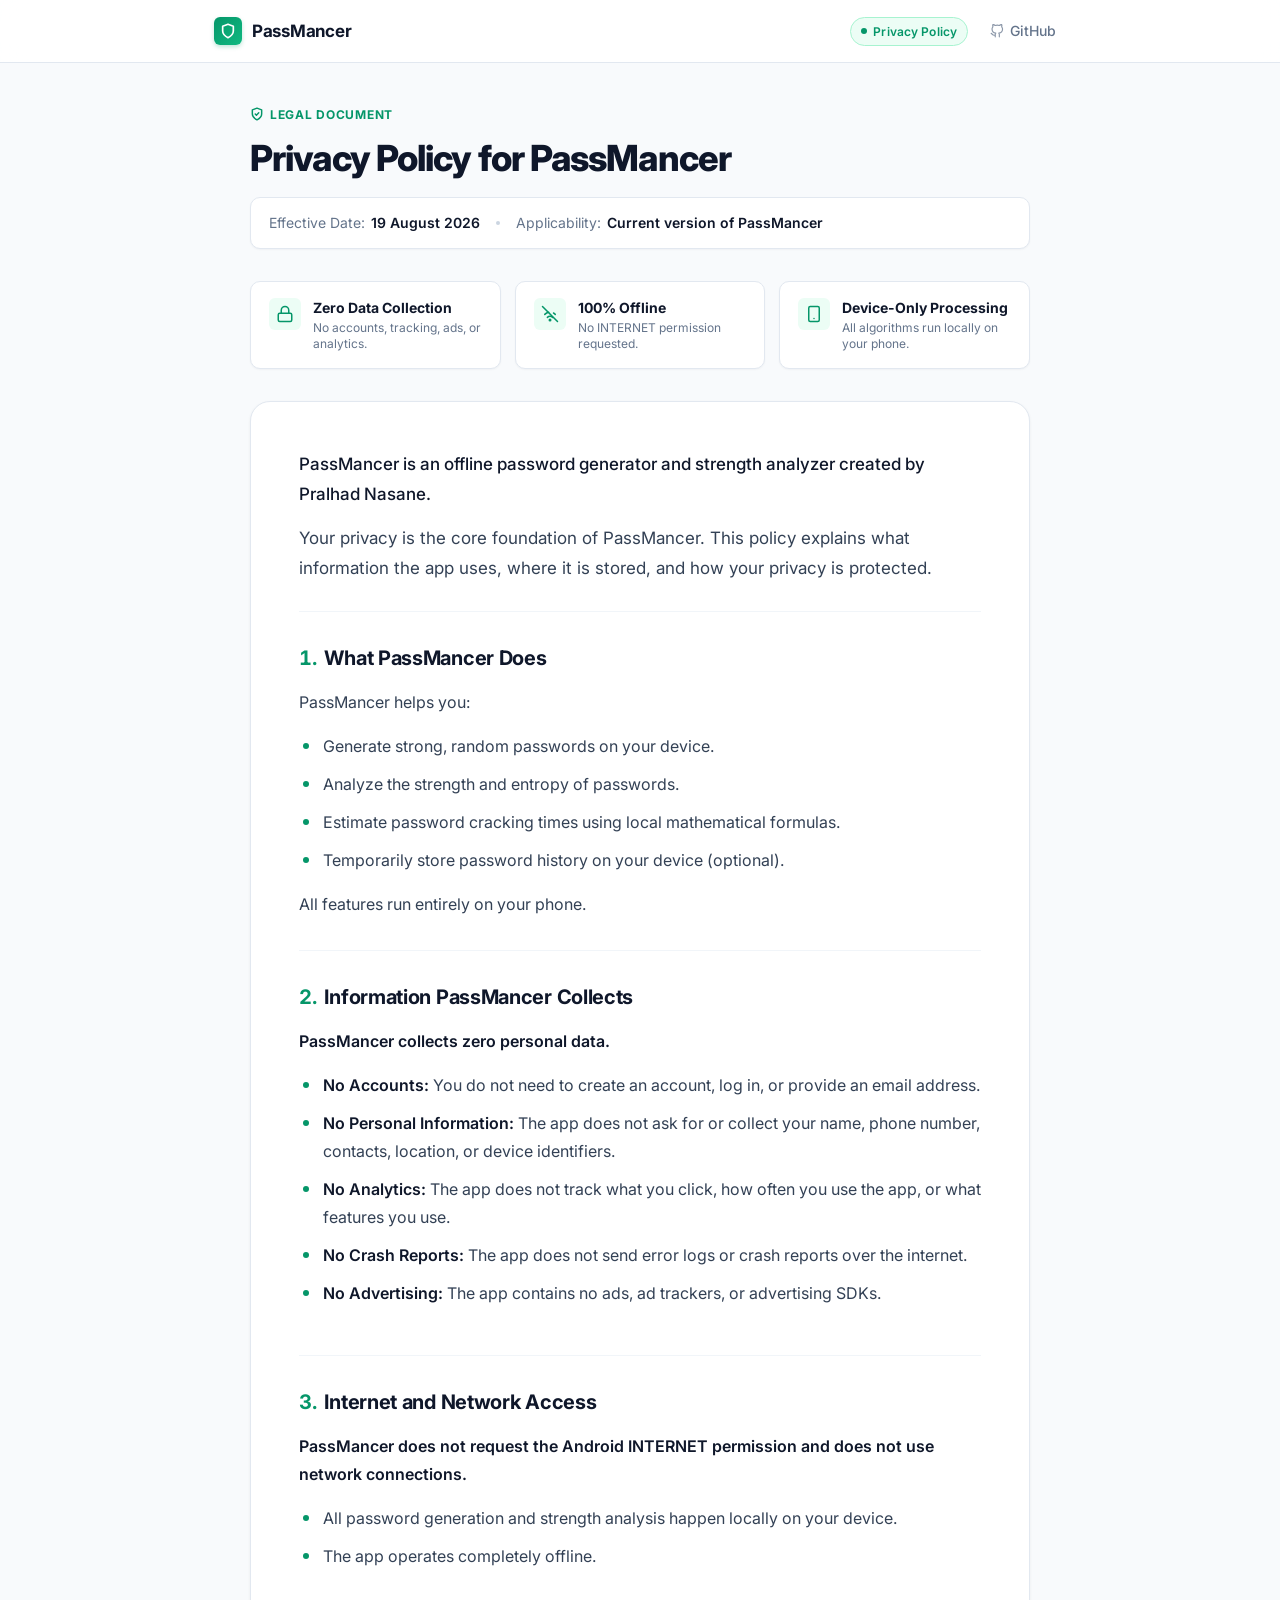
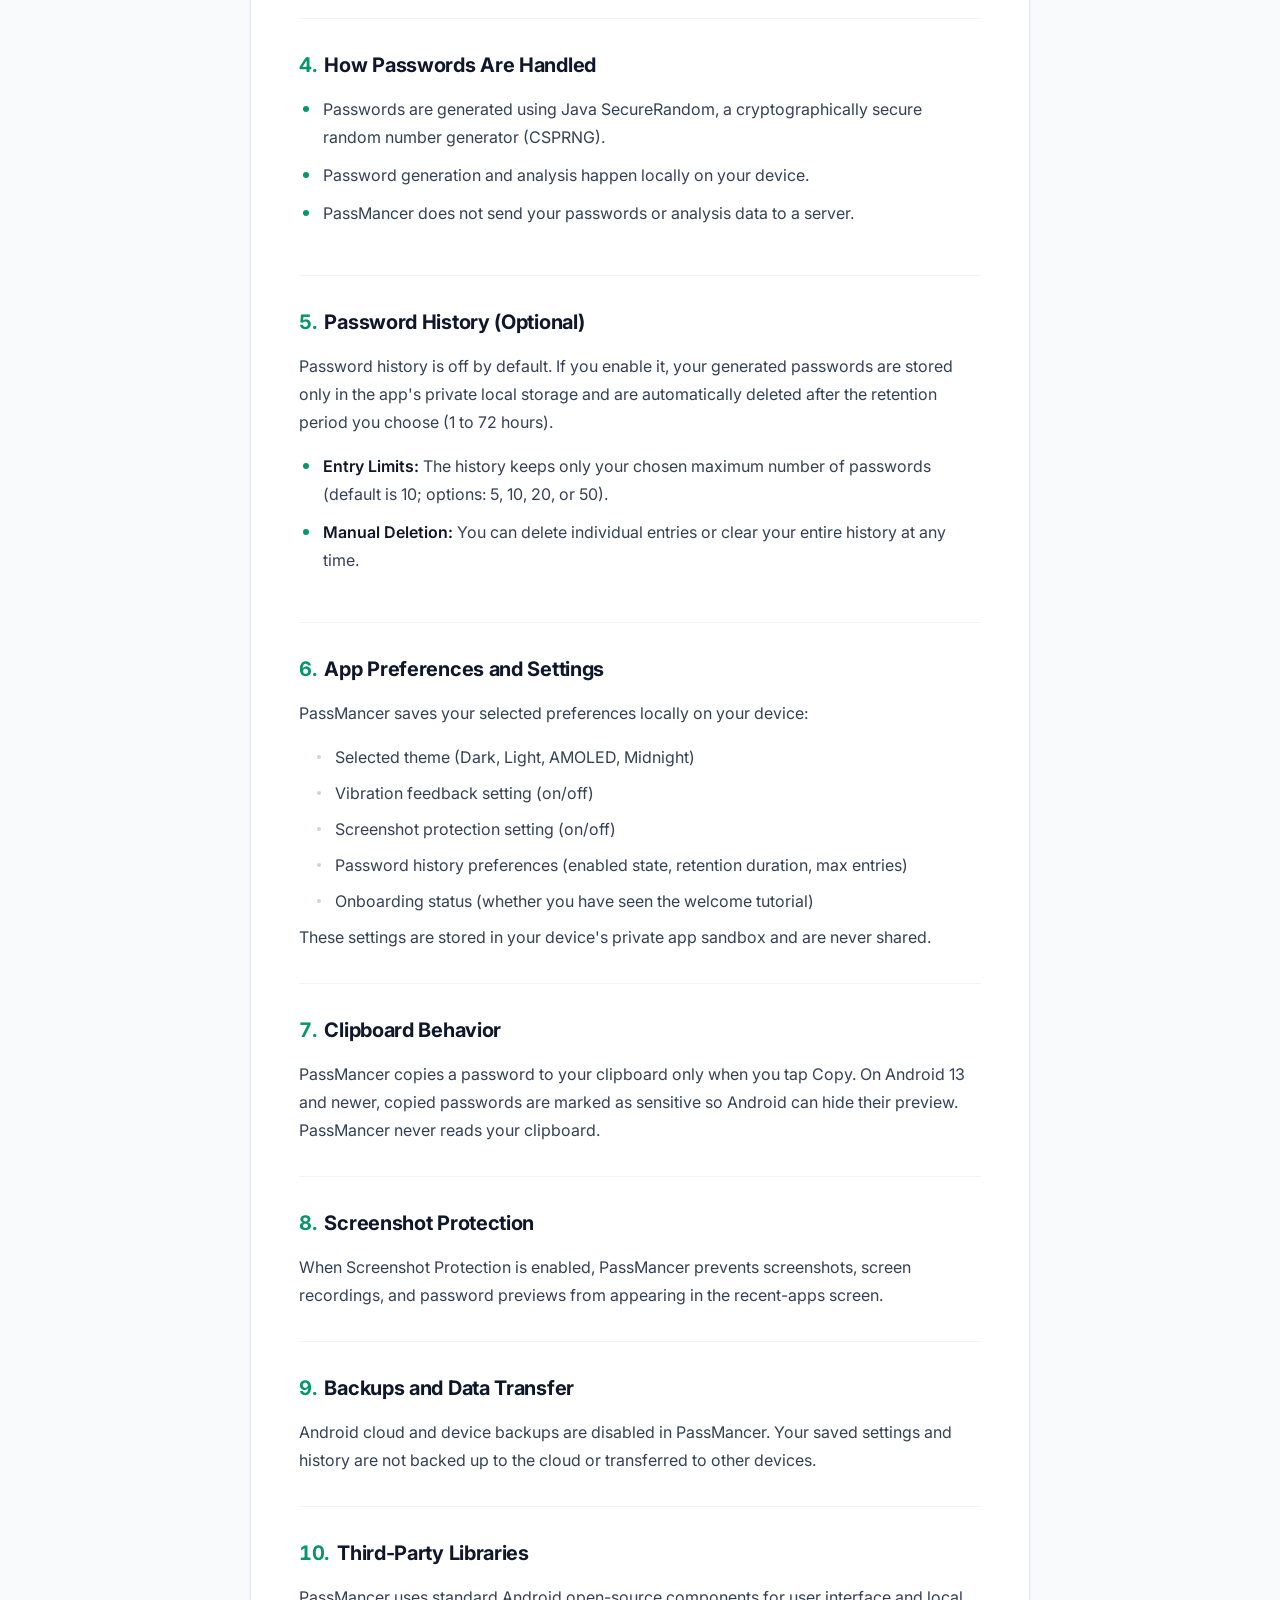
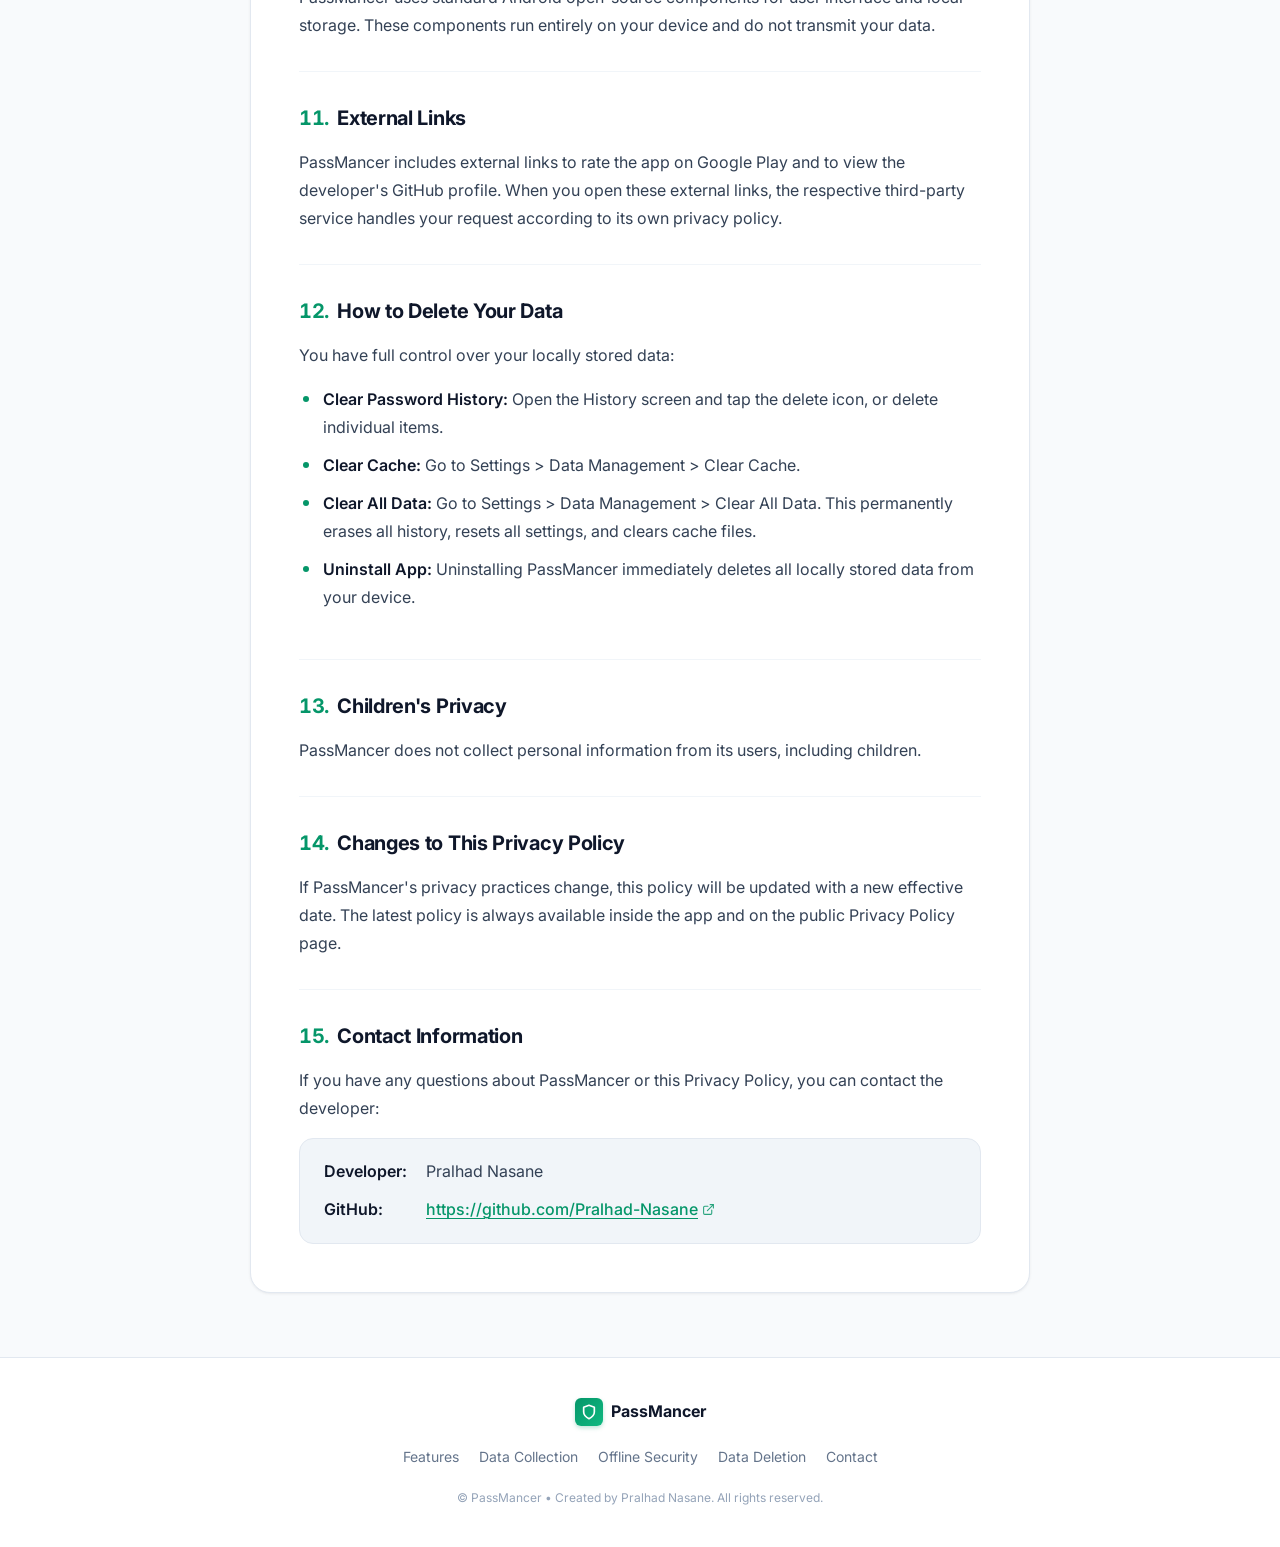
==== passmancer/privacy-policy/index.html @ 56f9294c "initialize project with privacy policy pages" ====
<!DOCTYPE html>
<html lang="en">
<head>
  <meta charset="UTF-8">
  <meta name="viewport" content="width=device-width, initial-scale=1.0">
  <meta name="description" content="Official Privacy Policy for PassMancer Android app — an offline password generator and strength analyzer created by Pralhad Nasane.">
  <meta name="author" content="Pralhad Nasane">
  <meta name="theme-color" content="#f8fafc">
  <meta name="robots" content="index, follow">

  <title>Privacy Policy for PassMancer</title>

  <!-- Open Source Font: Inter via Google Fonts -->
  <link rel="preconnect" href="https://fonts.googleapis.com">
  <link rel="preconnect" href="https://fonts.gstatic.com" crossorigin>
  <link href="https://fonts.googleapis.com/css2?family=Inter:wght@400;500;600;700;800&display=swap" rel="stylesheet">

  <!-- Stylesheet -->
  <link rel="stylesheet" href="./styles.css">
</head>
<body>

  <!-- Site Navigation Header -->
  <header class="site-header">
    <div class="header-container">
      <a href="./index.html" class="brand" aria-label="PassMancer Home">
        <div class="brand-icon" aria-hidden="true">
          <!-- Shield Key Icon -->
          <svg xmlns="http://www.w3.org/2000/svg" viewBox="0 0 24 24" fill="none" stroke="currentColor" stroke-width="2.5" stroke-linecap="round" stroke-linejoin="round">
            <path d="M12 22s8-4 8-10V5l-8-3-8 3v7c0 6 8 10 8 10z"/>
          </svg>
        </div>
        <span class="brand-title">PassMancer</span>
      </a>

      <div class="header-nav">
        <span class="header-badge">
          <span class="header-badge-dot" aria-hidden="true"></span>
          Privacy Policy
        </span>
        <a href="https://github.com/Pralhad-Nasane" target="_blank" rel="noopener noreferrer" class="nav-link" aria-label="Developer GitHub profile (opens in new tab)">
          <svg xmlns="http://www.w3.org/2000/svg" viewBox="0 0 24 24" fill="none" stroke="currentColor" stroke-width="2" stroke-linecap="round" stroke-linejoin="round" aria-hidden="true">
            <path d="M9 19c-5 1.5-5-2.5-7-3m14 6v-3.87a3.37 3.37 0 0 0-.94-2.61c3.14-.35 6.44-1.54 6.44-7A5.44 5.44 0 0 0 20 4.77 5.07 5.07 0 0 0 19.91 1S18.73.65 16 2.48a13.38 13.38 0 0 0-7 0C6.27.65 5.09 1 5.09 1A5.07 5.07 0 0 0 5 4.77a5.44 5.44 0 0 0-1.5 3.78c0 5.42 3.3 6.61 6.44 7A3.37 3.37 0 0 0 9 18.13V22"/>
          </svg>
          <span>GitHub</span>
        </a>
      </div>
    </div>
  </header>

  <!-- Main Content Container -->
  <main class="main-content">
    <div class="policy-container">

      <!-- Policy Header -->
      <header class="policy-header">
        <div class="policy-header-eyebrow">
          <svg xmlns="http://www.w3.org/2000/svg" width="14" height="14" viewBox="0 0 24 24" fill="none" stroke="currentColor" stroke-width="2.5" stroke-linecap="round" stroke-linejoin="round" aria-hidden="true">
            <path d="M12 22s8-4 8-10V5l-8-3-8 3v7c0 6 8 10 8 10z"/>
            <path d="m9 12 2 2 4-4"/>
          </svg>
          Legal Document
        </div>
        <h1 class="policy-title">Privacy Policy for PassMancer</h1>

        <div class="meta-badges">
          <div class="meta-item">
            <span>Effective Date:</span>
            <strong>19 August 2026</strong>
          </div>
          <span class="meta-divider" aria-hidden="true"></span>
          <div class="meta-item">
            <span>Applicability:</span>
            <strong>Current version of PassMancer</strong>
          </div>
        </div>
      </header>

      <!-- Trust & Privacy Highlights -->
      <section class="highlights-grid" aria-label="Key Privacy Guarantees">
        <div class="highlight-card">
          <div class="highlight-icon" aria-hidden="true">
            <!-- Shield Off / Zero Data -->
            <svg xmlns="http://www.w3.org/2000/svg" viewBox="0 0 24 24" fill="none" stroke="currentColor" stroke-width="2" stroke-linecap="round" stroke-linejoin="round">
              <rect width="18" height="11" x="3" y="11" rx="2" ry="2"/>
              <path d="M7 11V7a5 5 0 0 1 10 0v4"/>
            </svg>
          </div>
          <div class="highlight-content">
            <span class="highlight-title">Zero Data Collection</span>
            <span class="highlight-desc">No accounts, tracking, ads, or analytics.</span>
          </div>
        </div>

        <div class="highlight-card">
          <div class="highlight-icon" aria-hidden="true">
            <!-- Wifi Off / 100% Offline -->
            <svg xmlns="http://www.w3.org/2000/svg" viewBox="0 0 24 24" fill="none" stroke="currentColor" stroke-width="2" stroke-linecap="round" stroke-linejoin="round">
              <line x1="2" x2="22" y1="2" y2="22"/>
              <path d="M8.5 16.5a5 5 0 0 1 7 0"/>
              <path d="M5 12.5a10 10 0 0 1 5.3-2.8"/>
              <path d="M19 12.5a10 10 0 0 0-2.3-1.8"/>
              <circle cx="12" cy="20" r="1"/>
            </svg>
          </div>
          <div class="highlight-content">
            <span class="highlight-title">100% Offline</span>
            <span class="highlight-desc">No INTERNET permission requested.</span>
          </div>
        </div>

        <div class="highlight-card">
          <div class="highlight-icon" aria-hidden="true">
            <!-- Device / Local Processing -->
            <svg xmlns="http://www.w3.org/2000/svg" viewBox="0 0 24 24" fill="none" stroke="currentColor" stroke-width="2" stroke-linecap="round" stroke-linejoin="round">
              <rect width="14" height="20" x="5" y="2" rx="2" ry="2"/>
              <path d="M12 18h.01"/>
            </svg>
          </div>
          <div class="highlight-content">
            <span class="highlight-title">Device-Only Processing</span>
            <span class="highlight-desc">All algorithms run locally on your phone.</span>
          </div>
        </div>
      </section>

      <!-- Document Content Card -->
      <article class="document-card">
        
        <!-- Introduction -->
        <header class="document-intro">
          <p class="lead">PassMancer is an offline password generator and strength analyzer created by Pralhad Nasane.</p>
          <p>Your privacy is the core foundation of PassMancer. This policy explains what information the app uses, where it is stored, and how your privacy is protected.</p>
        </header>

        <!-- Section 1 -->
        <section id="section-1" class="policy-section">
          <h2 class="section-heading">
            <span class="section-number">1.</span>
            <span>What PassMancer Does</span>
          </h2>
          <p>PassMancer helps you:</p>
          <ul class="policy-list">
            <li>Generate strong, random passwords on your device.</li>
            <li>Analyze the strength and entropy of passwords.</li>
            <li>Estimate password cracking times using local mathematical formulas.</li>
            <li>Temporarily store password history on your device (optional).</li>
          </ul>
          <p>All features run entirely on your phone.</p>
        </section>

        <!-- Section 2 -->
        <section id="section-2" class="policy-section">
          <h2 class="section-heading">
            <span class="section-number">2.</span>
            <span>Information PassMancer Collects</span>
          </h2>
          <p><strong>PassMancer collects zero personal data.</strong></p>
          <ul class="policy-list">
            <li><strong>No Accounts:</strong> You do not need to create an account, log in, or provide an email address.</li>
            <li><strong>No Personal Information:</strong> The app does not ask for or collect your name, phone number, contacts, location, or device identifiers.</li>
            <li><strong>No Analytics:</strong> The app does not track what you click, how often you use the app, or what features you use.</li>
            <li><strong>No Crash Reports:</strong> The app does not send error logs or crash reports over the internet.</li>
            <li><strong>No Advertising:</strong> The app contains no ads, ad trackers, or advertising SDKs.</li>
          </ul>
        </section>

        <!-- Section 3 -->
        <section id="section-3" class="policy-section">
          <h2 class="section-heading">
            <span class="section-number">3.</span>
            <span>Internet and Network Access</span>
          </h2>
          <p><strong>PassMancer does not request the Android INTERNET permission and does not use network connections.</strong></p>
          <ul class="policy-list">
            <li>All password generation and strength analysis happen locally on your device.</li>
            <li>The app operates completely offline.</li>
          </ul>
        </section>

        <!-- Section 4 -->
        <section id="section-4" class="policy-section">
          <h2 class="section-heading">
            <span class="section-number">4.</span>
            <span>How Passwords Are Handled</span>
          </h2>
          <ul class="policy-list">
            <li>Passwords are generated using Java SecureRandom, a cryptographically secure random number generator (CSPRNG).</li>
            <li>Password generation and analysis happen locally on your device.</li>
            <li>PassMancer does not send your passwords or analysis data to a server.</li>
          </ul>
        </section>

        <!-- Section 5 -->
        <section id="section-5" class="policy-section">
          <h2 class="section-heading">
            <span class="section-number">5.</span>
            <span>Password History (Optional)</span>
          </h2>
          <p>Password history is off by default. If you enable it, your generated passwords are stored only in the app's private local storage and are automatically deleted after the retention period you choose (1 to 72 hours).</p>
          <ul class="policy-list">
            <li><strong>Entry Limits:</strong> The history keeps only your chosen maximum number of passwords (default is 10; options: 5, 10, 20, or 50).</li>
            <li><strong>Manual Deletion:</strong> You can delete individual entries or clear your entire history at any time.</li>
          </ul>
        </section>

        <!-- Section 6 -->
        <section id="section-6" class="policy-section">
          <h2 class="section-heading">
            <span class="section-number">6.</span>
            <span>App Preferences and Settings</span>
          </h2>
          <p>PassMancer saves your selected preferences locally on your device:</p>
          <ul class="nested-list">
            <li>Selected theme (Dark, Light, AMOLED, Midnight)</li>
            <li>Vibration feedback setting (on/off)</li>
            <li>Screenshot protection setting (on/off)</li>
            <li>Password history preferences (enabled state, retention duration, max entries)</li>
            <li>Onboarding status (whether you have seen the welcome tutorial)</li>
          </ul>
          <p>These settings are stored in your device's private app sandbox and are never shared.</p>
        </section>

        <!-- Section 7 -->
        <section id="section-7" class="policy-section">
          <h2 class="section-heading">
            <span class="section-number">7.</span>
            <span>Clipboard Behavior</span>
          </h2>
          <p>PassMancer copies a password to your clipboard only when you tap Copy. On Android 13 and newer, copied passwords are marked as sensitive so Android can hide their preview. PassMancer never reads your clipboard.</p>
        </section>

        <!-- Section 8 -->
        <section id="section-8" class="policy-section">
          <h2 class="section-heading">
            <span class="section-number">8.</span>
            <span>Screenshot Protection</span>
          </h2>
          <p>When Screenshot Protection is enabled, PassMancer prevents screenshots, screen recordings, and password previews from appearing in the recent-apps screen.</p>
        </section>

        <!-- Section 9 -->
        <section id="section-9" class="policy-section">
          <h2 class="section-heading">
            <span class="section-number">9.</span>
            <span>Backups and Data Transfer</span>
          </h2>
          <p>Android cloud and device backups are disabled in PassMancer. Your saved settings and history are not backed up to the cloud or transferred to other devices.</p>
        </section>

        <!-- Section 10 -->
        <section id="section-10" class="policy-section">
          <h2 class="section-heading">
            <span class="section-number">10.</span>
            <span>Third-Party Libraries</span>
          </h2>
          <p>PassMancer uses standard Android open-source components for user interface and local storage. These components run entirely on your device and do not transmit your data.</p>
        </section>

        <!-- Section 11 -->
        <section id="section-11" class="policy-section">
          <h2 class="section-heading">
            <span class="section-number">11.</span>
            <span>External Links</span>
          </h2>
          <p>PassMancer includes external links to rate the app on Google Play and to view the developer's GitHub profile. When you open these external links, the respective third-party service handles your request according to its own privacy policy.</p>
        </section>

        <!-- Section 12 -->
        <section id="section-12" class="policy-section">
          <h2 class="section-heading">
            <span class="section-number">12.</span>
            <span>How to Delete Your Data</span>
          </h2>
          <p>You have full control over your locally stored data:</p>
          <ul class="policy-list">
            <li><strong>Clear Password History:</strong> Open the History screen and tap the delete icon, or delete individual items.</li>
            <li><strong>Clear Cache:</strong> Go to Settings &gt; Data Management &gt; Clear Cache.</li>
            <li><strong>Clear All Data:</strong> Go to Settings &gt; Data Management &gt; Clear All Data. This permanently erases all history, resets all settings, and clears cache files.</li>
            <li><strong>Uninstall App:</strong> Uninstalling PassMancer immediately deletes all locally stored data from your device.</li>
          </ul>
        </section>

        <!-- Section 13 -->
        <section id="section-13" class="policy-section">
          <h2 class="section-heading">
            <span class="section-number">13.</span>
            <span>Children's Privacy</span>
          </h2>
          <p>PassMancer does not collect personal information from its users, including children.</p>
        </section>

        <!-- Section 14 -->
        <section id="section-14" class="policy-section">
          <h2 class="section-heading">
            <span class="section-number">14.</span>
            <span>Changes to This Privacy Policy</span>
          </h2>
          <p>If PassMancer's privacy practices change, this policy will be updated with a new effective date. The latest policy is always available inside the app and on the public Privacy Policy page.</p>
        </section>

        <!-- Section 15 -->
        <section id="section-15" class="policy-section">
          <h2 class="section-heading">
            <span class="section-number">15.</span>
            <span>Contact Information</span>
          </h2>
          <p>If you have any questions about PassMancer or this Privacy Policy, you can contact the developer:</p>
          <div class="contact-card">
            <div class="contact-row">
              <span class="contact-label">Developer:</span>
              <span class="contact-value">Pralhad Nasane</span>
            </div>
            <div class="contact-row">
              <span class="contact-label">GitHub:</span>
              <span class="contact-value">
                <a href="https://github.com/Pralhad-Nasane" target="_blank" rel="noopener noreferrer" class="inline-link">
                  <span>https://github.com/Pralhad-Nasane</span>
                  <svg xmlns="http://www.w3.org/2000/svg" viewBox="0 0 24 24" fill="none" stroke="currentColor" stroke-width="2" stroke-linecap="round" stroke-linejoin="round" aria-hidden="true">
                    <path d="M18 13v6a2 2 0 0 1-2 2H5a2 2 0 0 1-2-2V8a2 2 0 0 1 2-2h6"/>
                    <polyline points="15 3 21 3 21 9"/>
                    <line x1="10" x2="21" y1="14" y2="3"/>
                  </svg>
                </a>
              </span>
            </div>
          </div>
        </section>

      </article>

    </div>
  </main>

  <!-- Site Footer -->
  <footer class="site-footer">
    <div class="footer-container">
      <div class="footer-brand">
        <div class="brand-icon" aria-hidden="true">
          <svg xmlns="http://www.w3.org/2000/svg" viewBox="0 0 24 24" fill="none" stroke="currentColor" stroke-width="2.5" stroke-linecap="round" stroke-linejoin="round">
            <path d="M12 22s8-4 8-10V5l-8-3-8 3v7c0 6 8 10 8 10z"/>
          </svg>
        </div>
        <span>PassMancer</span>
      </div>
      <nav class="footer-nav" aria-label="Footer navigation">
        <a href="#section-1" class="footer-link">Features</a>
        <a href="#section-2" class="footer-link">Data Collection</a>
        <a href="#section-3" class="footer-link">Offline Security</a>
        <a href="#section-12" class="footer-link">Data Deletion</a>
        <a href="#section-15" class="footer-link">Contact</a>
      </nav>
      <p class="footer-copy">&copy; PassMancer &bull; Created by Pralhad Nasane. All rights reserved.</p>
    </div>
  </footer>

</body>
</html>
---- passmancer/privacy-policy/styles.css ----
:root {
  /* Color Palette */
  --bg-page: #f8fafc;
  --bg-surface: #ffffff;
  --bg-surface-elevated: #ffffff;
  --bg-subtle: #f1f5f9;
  --bg-accent-subtle: #ecfdf5;
  --bg-accent-light: #d1fae5;

  /* Text Colors */
  --text-primary: #0f172a;
  --text-secondary: #334155;
  --text-muted: #64748b;
  --text-tertiary: #94a3b8;

  /* Accent Colors (PassMancer Emerald) */
  --accent-primary: #059669;
  --accent-hover: #047857;
  --accent-active: #065f46;
  --accent-border: #a7f3d0;
  --accent-glow: rgba(16, 185, 129, 0.12);

  /* Border & Divider Colors */
  --border-subtle: #e2e8f0;
  --border-medium: #cbd5e1;
  --divider: #f1f5f9;

  /* Typography */
  --font-family: 'Inter', -apple-system, BlinkMacSystemFont, 'Segoe UI', Roboto, 'Helvetica Neue', Arial, sans-serif;
  --font-mono: ui-monospace, SFMono-Regular, 'SF Mono', Menlo, Consolas, 'Liberation Mono', monospace;

  --font-size-xs: 0.75rem;    /* 12px */
  --font-size-sm: 0.875rem;   /* 14px */
  --font-size-base: 1rem;     /* 16px */
  --font-size-md: 1.0625rem;  /* 17px */
  --font-size-lg: 1.125rem;   /* 18px */
  --font-size-xl: 1.25rem;    /* 20px */
  --font-size-2xl: 1.5rem;    /* 24px */
  --font-size-3xl: 1.875rem;  /* 30px */
  --font-size-4xl: 2.25rem;   /* 36px */

  --line-height-tight: 1.25;
  --line-height-snug: 1.4;
  --line-height-normal: 1.6;
  --line-height-relaxed: 1.75;

  /* Shadows */
  --shadow-xs: 0 1px 2px 0 rgba(15, 23, 42, 0.04);
  --shadow-sm: 0 1px 3px 0 rgba(15, 23, 42, 0.06), 0 1px 2px -1px rgba(15, 23, 42, 0.04);
  --shadow-md: 0 4px 6px -1px rgba(15, 23, 42, 0.05), 0 2px 4px -2px rgba(15, 23, 42, 0.04);
  --shadow-lg: 0 10px 25px -5px rgba(15, 23, 42, 0.06), 0 8px 10px -6px rgba(15, 23, 42, 0.03);

  /* Layout */
  --max-width-content: 780px;
  --max-width-container: 900px;
  --radius-sm: 6px;
  --radius-md: 10px;
  --radius-lg: 14px;
  --radius-xl: 20px;
  --radius-full: 9999px;

  /* Transitions */
  --transition-fast: 0.15s ease;
  --transition-normal: 0.25s ease;
}

*, *::before, *::after {
  box-sizing: border-box;
  margin: 0;
  padding: 0;
}

html {
  font-family: var(--font-family);
  font-size: 16px;
  line-height: var(--line-height-normal);
  color: var(--text-primary);
  background-color: var(--bg-page);
  -webkit-font-smoothing: antialiased;
  -moz-osx-font-smoothing: grayscale;
  text-rendering: optimizeLegibility;
  scroll-behavior: smooth;
}

body {
  min-height: 100vh;
  display: flex;
  flex-direction: column;
  color: var(--text-secondary);
  background-color: var(--bg-page);
}

::selection {
  background-color: var(--accent-light);
  color: var(--accent-active);
}

/* Header & Navigation */
.site-header {
  position: sticky;
  top: 0;
  z-index: 50;
  background-color: rgba(255, 255, 255, 0.88);
  backdrop-filter: blur(12px);
  -webkit-backdrop-filter: blur(12px);
  border-bottom: 1px solid var(--border-subtle);
  transition: border-color var(--transition-fast);
}

.header-container {
  max-width: var(--max-width-container);
  margin: 0 auto;
  padding: 0.875rem 1.5rem;
  display: flex;
  align-items: center;
  justify-content: space-between;
  gap: 1rem;
}

.brand {
  display: flex;
  align-items: center;
  gap: 0.625rem;
  text-decoration: none;
  color: var(--text-primary);
  font-weight: 700;
  font-size: 1.0625rem;
  letter-spacing: -0.015em;
  transition: opacity var(--transition-fast);
}

.brand:hover {
  opacity: 0.85;
}

.brand-icon {
  width: 28px;
  height: 28px;
  border-radius: var(--radius-sm);
  background: linear-gradient(135deg, #059669 0%, #10b981 100%);
  display: flex;
  align-items: center;
  justify-content: center;
  color: #ffffff;
  box-shadow: 0 2px 4px rgba(5, 150, 105, 0.25);
  flex-shrink: 0;
}

.brand-icon svg {
  width: 16px;
  height: 16px;
}

.brand-title {
  color: var(--text-primary);
}

.header-badge {
  display: inline-flex;
  align-items: center;
  gap: 0.375rem;
  font-size: var(--font-size-xs);
  font-weight: 600;
  color: var(--accent-primary);
  background-color: var(--bg-accent-subtle);
  border: 1px solid var(--accent-border);
  padding: 0.25rem 0.625rem;
  border-radius: var(--radius-full);
  letter-spacing: 0.01em;
}

.header-badge-dot {
  width: 6px;
  height: 6px;
  border-radius: 50%;
  background-color: var(--accent-primary);
}

.header-nav {
  display: flex;
  align-items: center;
  gap: 0.75rem;
}

.nav-link {
  display: inline-flex;
  align-items: center;
  gap: 0.375rem;
  font-size: var(--font-size-sm);
  font-weight: 500;
  color: var(--text-muted);
  text-decoration: none;
  padding: 0.375rem 0.625rem;
  border-radius: var(--radius-sm);
  transition: color var(--transition-fast), background-color var(--transition-fast);
}

.nav-link:hover {
  color: var(--text-primary);
  background-color: var(--bg-subtle);
}

.nav-link svg {
  width: 14px;
  height: 14px;
  opacity: 0.75;
}

/* Main Content Layout */
.main-content {
  flex: 1 0 auto;
  max-width: var(--max-width-container);
  width: 100%;
  margin: 0 auto;
  padding: 2.5rem 1.5rem 4rem;
}

.policy-container {
  max-width: var(--max-width-content);
  margin: 0 auto;
}

/* Policy Document Header */
.policy-header {
  margin-bottom: 2rem;
}

.policy-header-eyebrow {
  display: inline-flex;
  align-items: center;
  gap: 0.375rem;
  font-size: var(--font-size-xs);
  font-weight: 700;
  text-transform: uppercase;
  letter-spacing: 0.06em;
  color: var(--accent-primary);
  margin-bottom: 0.75rem;
}

.policy-title {
  font-size: clamp(1.75rem, 4vw, 2.25rem);
  font-weight: 800;
  color: var(--text-primary);
  line-height: var(--line-height-tight);
  letter-spacing: -0.025em;
  margin-bottom: 1rem;
}

.meta-badges {
  display: flex;
  flex-wrap: wrap;
  align-items: center;
  gap: 0.625rem 1rem;
  padding: 0.875rem 1.125rem;
  background-color: var(--bg-surface);
  border: 1px solid var(--border-subtle);
  border-radius: var(--radius-md);
  margin-bottom: 1.5rem;
  box-shadow: var(--shadow-xs);
}

.meta-item {
  display: flex;
  align-items: center;
  gap: 0.375rem;
  font-size: var(--font-size-sm);
  color: var(--text-muted);
}

.meta-item strong {
  color: var(--text-primary);
  font-weight: 600;
}

.meta-divider {
  width: 4px;
  height: 4px;
  border-radius: 50%;
  background-color: var(--border-medium);
}

/* Highlights Grid */
.highlights-grid {
  display: grid;
  grid-template-columns: repeat(auto-fit, minmax(210px, 1fr));
  gap: 0.875rem;
  margin-bottom: 2rem;
}

.highlight-card {
  display: flex;
  align-items: flex-start;
  gap: 0.75rem;
  padding: 1rem 1.125rem;
  background-color: var(--bg-surface);
  border: 1px solid var(--border-subtle);
  border-radius: var(--radius-md);
  box-shadow: var(--shadow-xs);
  transition: border-color var(--transition-fast), transform var(--transition-fast);
}

.highlight-card:hover {
  border-color: var(--accent-border);
}

.highlight-icon {
  width: 32px;
  height: 32px;
  border-radius: var(--radius-sm);
  background-color: var(--bg-accent-subtle);
  color: var(--accent-primary);
  display: flex;
  align-items: center;
  justify-content: center;
  flex-shrink: 0;
}

.highlight-icon svg {
  width: 18px;
  height: 18px;
}

.highlight-content {
  display: flex;
  flex-direction: column;
}

.highlight-title {
  font-size: var(--font-size-sm);
  font-weight: 700;
  color: var(--text-primary);
  line-height: var(--line-height-snug);
  margin-bottom: 0.125rem;
}

.highlight-desc {
  font-size: var(--font-size-xs);
  color: var(--text-muted);
  line-height: 1.35;
}

/* Document Card */
.document-card {
  background-color: var(--bg-surface);
  border: 1px solid var(--border-subtle);
  border-radius: var(--radius-xl);
  box-shadow: var(--shadow-sm);
  padding: clamp(1.75rem, 4vw, 3rem);
}

.document-intro {
  padding-bottom: 1.75rem;
  border-bottom: 1px solid var(--divider);
  margin-bottom: 2rem;
}

.document-intro p {
  font-size: var(--font-size-md);
  line-height: var(--line-height-relaxed);
  color: var(--text-secondary);
  margin-bottom: 0.875rem;
}

.document-intro p:last-child {
  margin-bottom: 0;
}

.document-intro p.lead {
  font-weight: 500;
  color: var(--text-primary);
}

/* Policy Sections */
.policy-section {
  padding-bottom: 2rem;
  margin-bottom: 2rem;
  border-bottom: 1px solid var(--divider);
}

.policy-section:last-of-type {
  border-bottom: none;
  padding-bottom: 0;
  margin-bottom: 0;
}

.section-heading {
  font-size: var(--font-size-xl);
  font-weight: 700;
  color: var(--text-primary);
  line-height: var(--line-height-snug);
  letter-spacing: -0.015em;
  margin-bottom: 1rem;
  display: flex;
  align-items: baseline;
  gap: 0.5rem;
}

.section-number {
  color: var(--accent-primary);
  font-variant-numeric: tabular-nums;
}

.policy-section p {
  font-size: var(--font-size-base);
  line-height: var(--line-height-relaxed);
  color: var(--text-secondary);
  margin-bottom: 1rem;
}

.policy-section p:last-child {
  margin-bottom: 0;
}

.policy-section strong {
  font-weight: 600;
  color: var(--text-primary);
}

/* Lists */
.policy-list {
  list-style: none;
  padding-left: 0;
  margin: 1rem 0;
  display: flex;
  flex-direction: column;
  gap: 0.625rem;
}

.policy-list li {
  position: relative;
  padding-left: 1.5rem;
  font-size: var(--font-size-base);
  line-height: var(--line-height-relaxed);
  color: var(--text-secondary);
}

.policy-list li::before {
  content: "";
  position: absolute;
  left: 0.25rem;
  top: 0.6875rem;
  width: 6px;
  height: 6px;
  border-radius: 50%;
  background-color: var(--accent-primary);
}

.nested-list {
  list-style: none;
  padding-left: 1rem;
  margin: 0.5rem 0 0.5rem 0;
  display: flex;
  flex-direction: column;
  gap: 0.5rem;
}

.nested-list li {
  position: relative;
  padding-left: 1.25rem;
  font-size: var(--font-size-base);
  line-height: var(--line-height-relaxed);
  color: var(--text-secondary);
}

.nested-list li::before {
  content: "";
  position: absolute;
  left: 0.125rem;
  top: 0.725rem;
  width: 4px;
  height: 4px;
  border-radius: 50%;
  background-color: var(--border-medium);
}

/* Links & Interactive Elements */
a {
  color: var(--accent-primary);
  text-decoration: underline;
  text-decoration-thickness: 1px;
  text-underline-offset: 3px;
  transition: color var(--transition-fast), text-decoration-color var(--transition-fast);
}

a:hover {
  color: var(--accent-hover);
  text-decoration-color: var(--accent-hover);
}

.inline-link {
  display: inline-flex;
  align-items: center;
  gap: 0.25rem;
  font-weight: 500;
  word-break: break-all;
}

.inline-link svg {
  width: 13px;
  height: 13px;
  flex-shrink: 0;
  opacity: 0.85;
}

/* Focus Styles for Accessibility */
a:focus-visible,
button:focus-visible {
  outline: 2px solid var(--accent-primary);
  outline-offset: 3px;
  border-radius: 2px;
}

/* Contact Box */
.contact-card {
  margin-top: 1rem;
  padding: 1.25rem 1.5rem;
  background-color: var(--bg-subtle);
  border: 1px solid var(--border-subtle);
  border-radius: var(--radius-lg);
  display: flex;
  flex-direction: column;
  gap: 0.75rem;
}

.contact-row {
  display: flex;
  align-items: center;
  gap: 0.75rem;
  font-size: var(--font-size-base);
  color: var(--text-secondary);
}

.contact-label {
  font-weight: 600;
  color: var(--text-primary);
  min-width: 90px;
}

.contact-value {
  display: flex;
  align-items: center;
  gap: 0.5rem;
}

/* Footer */
.site-footer {
  border-top: 1px solid var(--border-subtle);
  background-color: var(--bg-surface);
  margin-top: auto;
}

.footer-container {
  max-width: var(--max-width-container);
  margin: 0 auto;
  padding: 2.5rem 1.5rem;
  display: flex;
  flex-direction: column;
  align-items: center;
  gap: 1.25rem;
  text-align: center;
}

.footer-brand {
  display: flex;
  align-items: center;
  gap: 0.5rem;
  font-weight: 700;
  font-size: var(--font-size-base);
  color: var(--text-primary);
}

.footer-nav {
  display: flex;
  flex-wrap: wrap;
  justify-content: center;
  gap: 1.25rem;
}

.footer-link {
  font-size: var(--font-size-sm);
  color: var(--text-muted);
  text-decoration: none;
  transition: color var(--transition-fast);
}

.footer-link:hover {
  color: var(--accent-primary);
  text-decoration: underline;
}

.footer-copy {
  font-size: var(--font-size-xs);
  color: var(--text-tertiary);
  line-height: var(--line-height-normal);
}

/* Responsive Breakpoints */
@media (max-width: 640px) {
  .header-container {
    padding: 0.75rem 1rem;
  }

  .brand-title {
    font-size: 1rem;
  }

  .main-content {
    padding: 1.5rem 1rem 3rem;
  }

  .document-card {
    border-radius: var(--radius-lg);
    padding: 1.375rem;
  }

  .meta-badges {
    flex-direction: column;
    align-items: flex-start;
    gap: 0.5rem;
    padding: 0.875rem 1rem;
  }

  .meta-divider {
    display: none;
  }

  .highlights-grid {
    grid-template-columns: 1fr;
  }

  .section-heading {
    font-size: 1.1875rem;
  }

  .contact-card {
    padding: 1rem;
  }

  .contact-row {
    flex-direction: column;
    align-items: flex-start;
    gap: 0.25rem;
  }

  .contact-label {
    min-width: unset;
  }
}

/* Print Styles */
@media print {
  body {
    background: #ffffff;
    color: #000000;
  }

  .site-header,
  .highlights-grid,
  .site-footer,
  .nav-link {
    display: none !important;
  }

  .main-content {
    max-width: 100%;
    padding: 0;
    margin: 0;
  }

  .document-card {
    border: none;
    box-shadow: none;
    padding: 0;
  }

  .policy-section {
    page-break-inside: avoid;
    border-bottom: 1px solid #ccc;
  }

  a {
    color: #000000;
    text-decoration: underline;
  }

  a[href^="http"]:after {
    content: " (" attr(href) ")";
    font-size: 0.8em;
  }
}
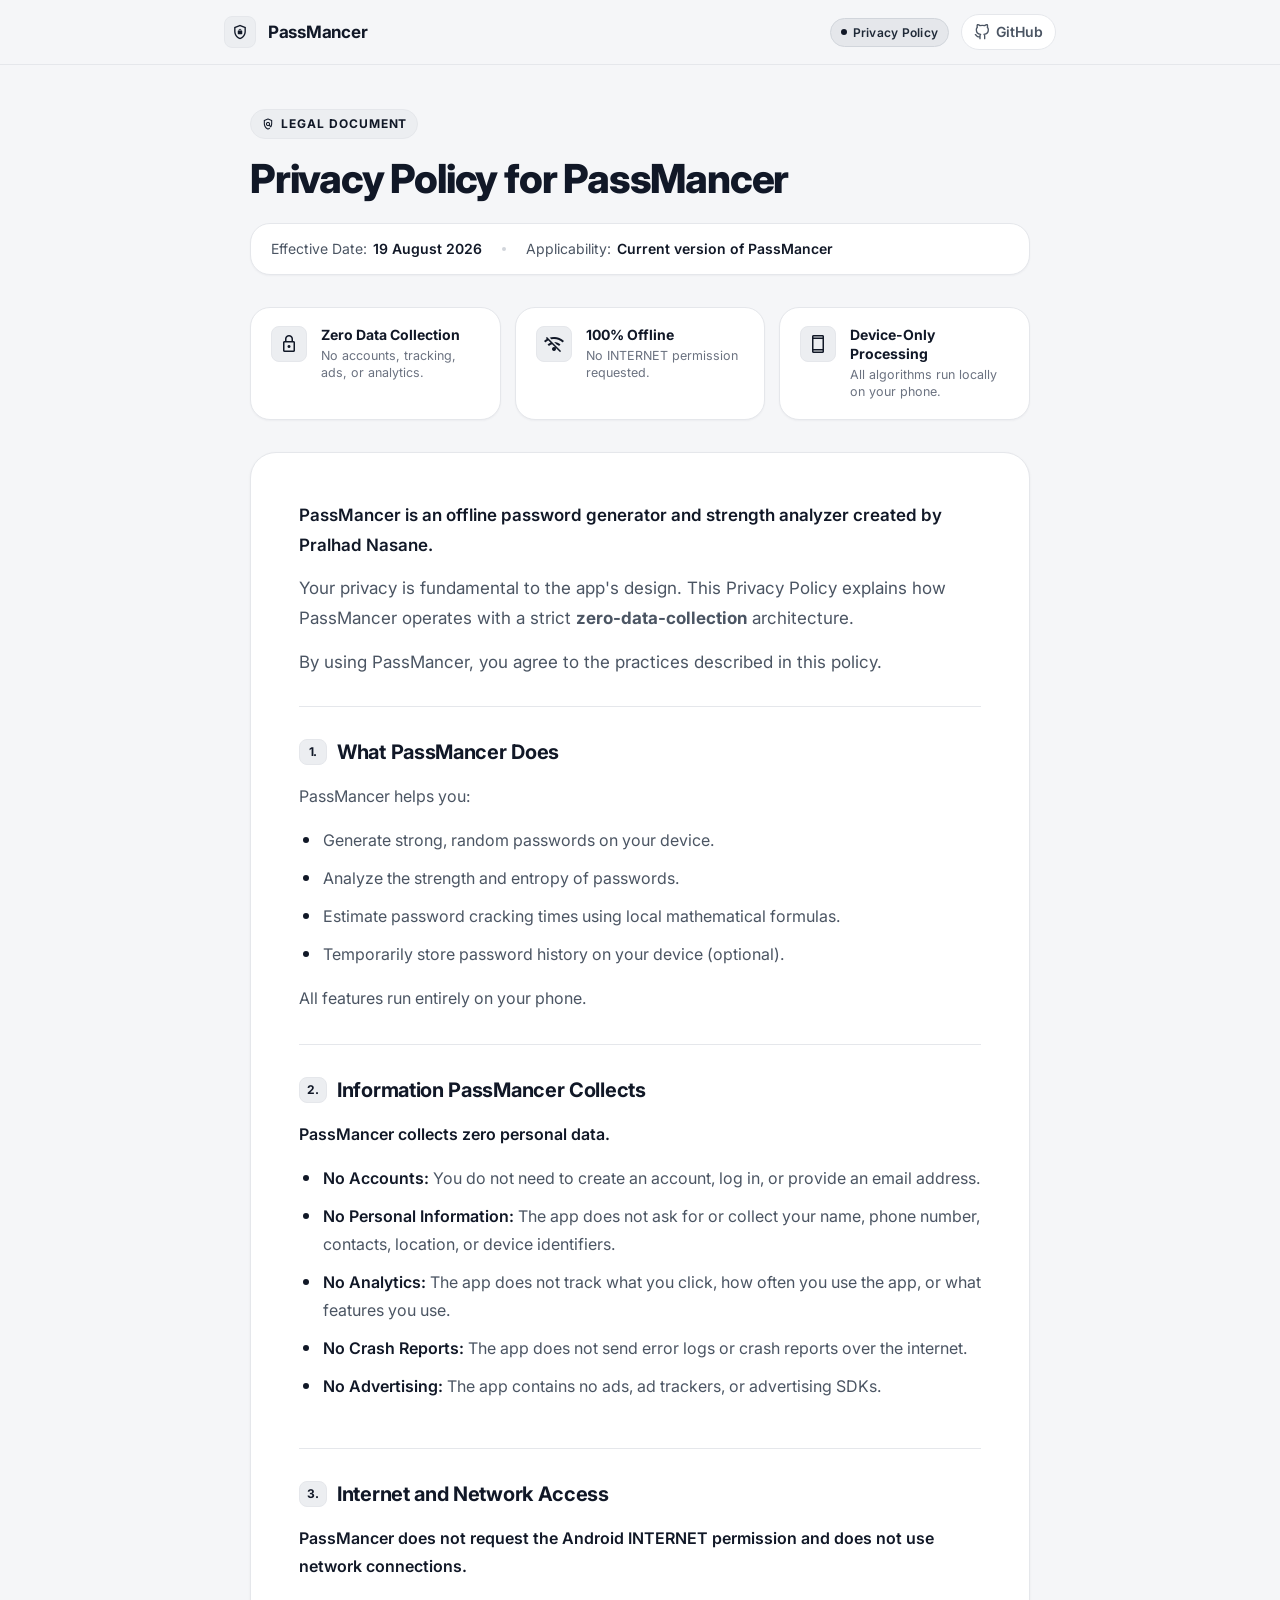
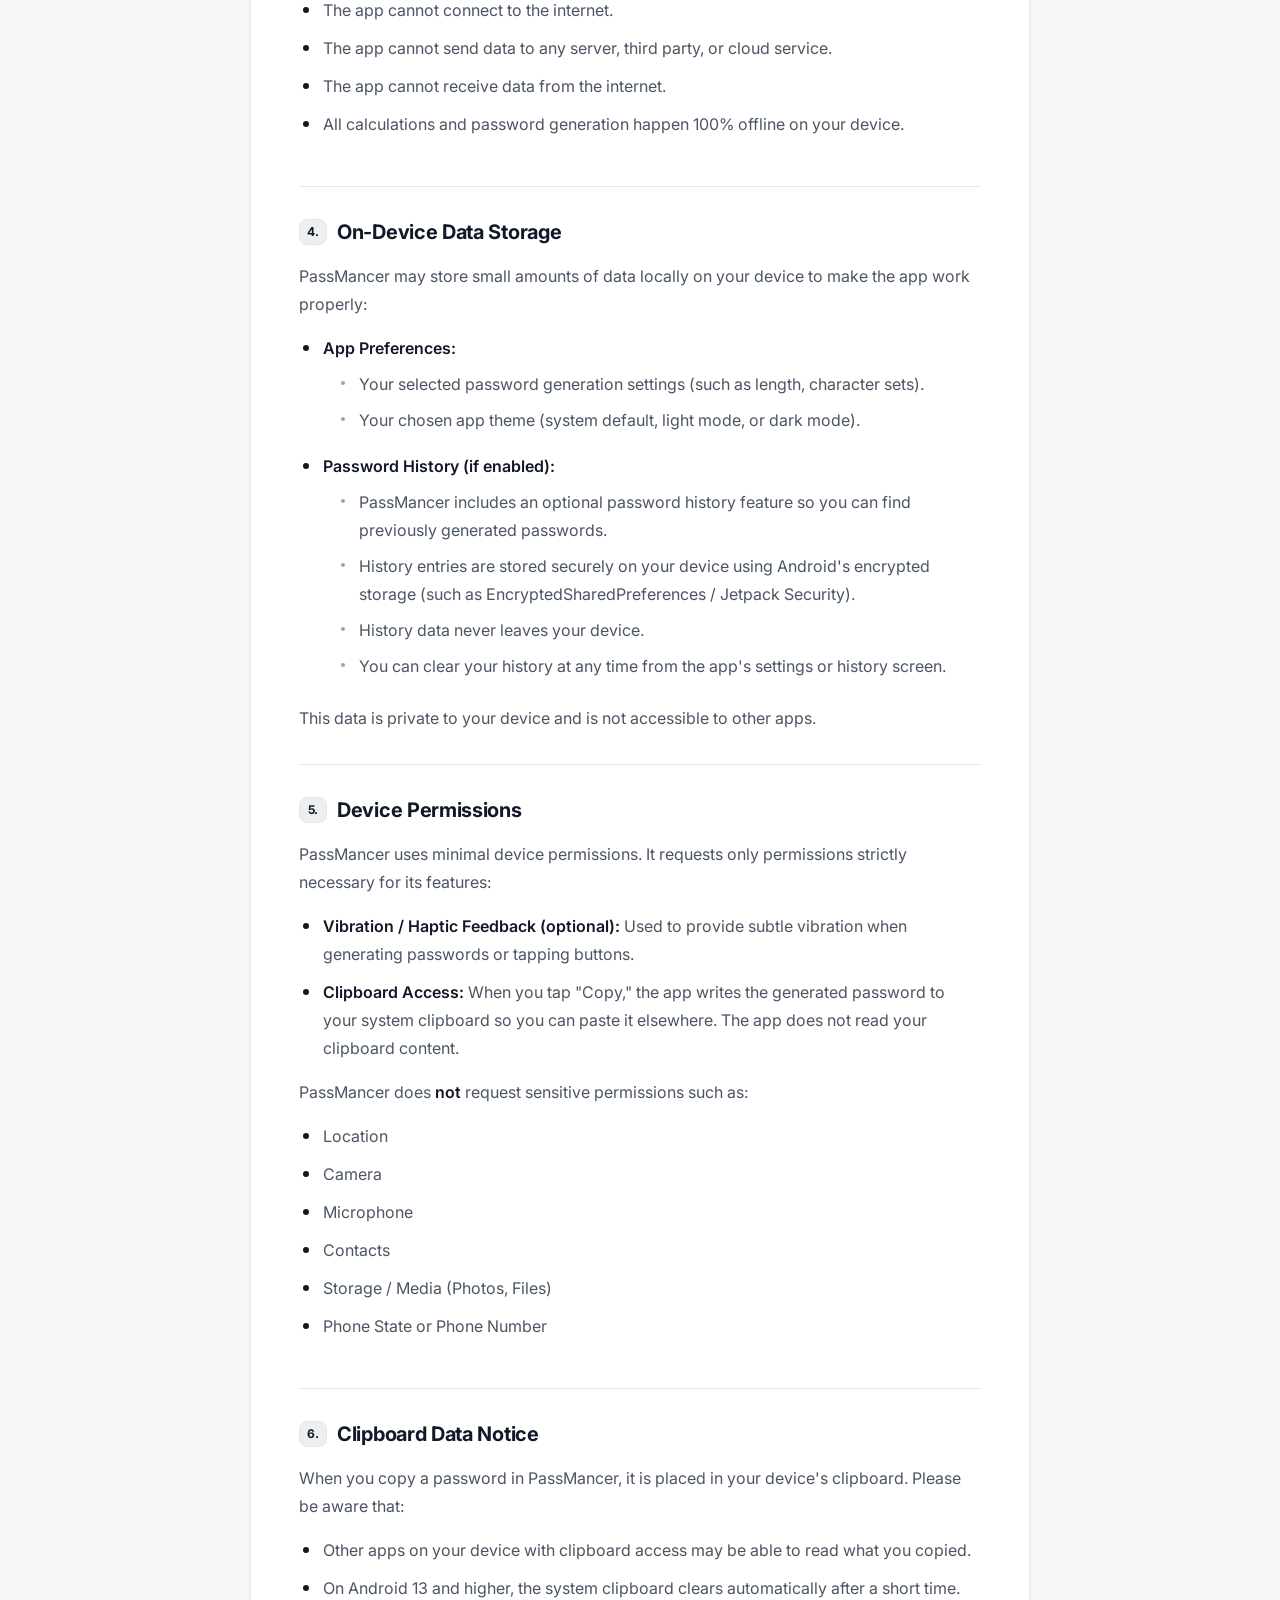
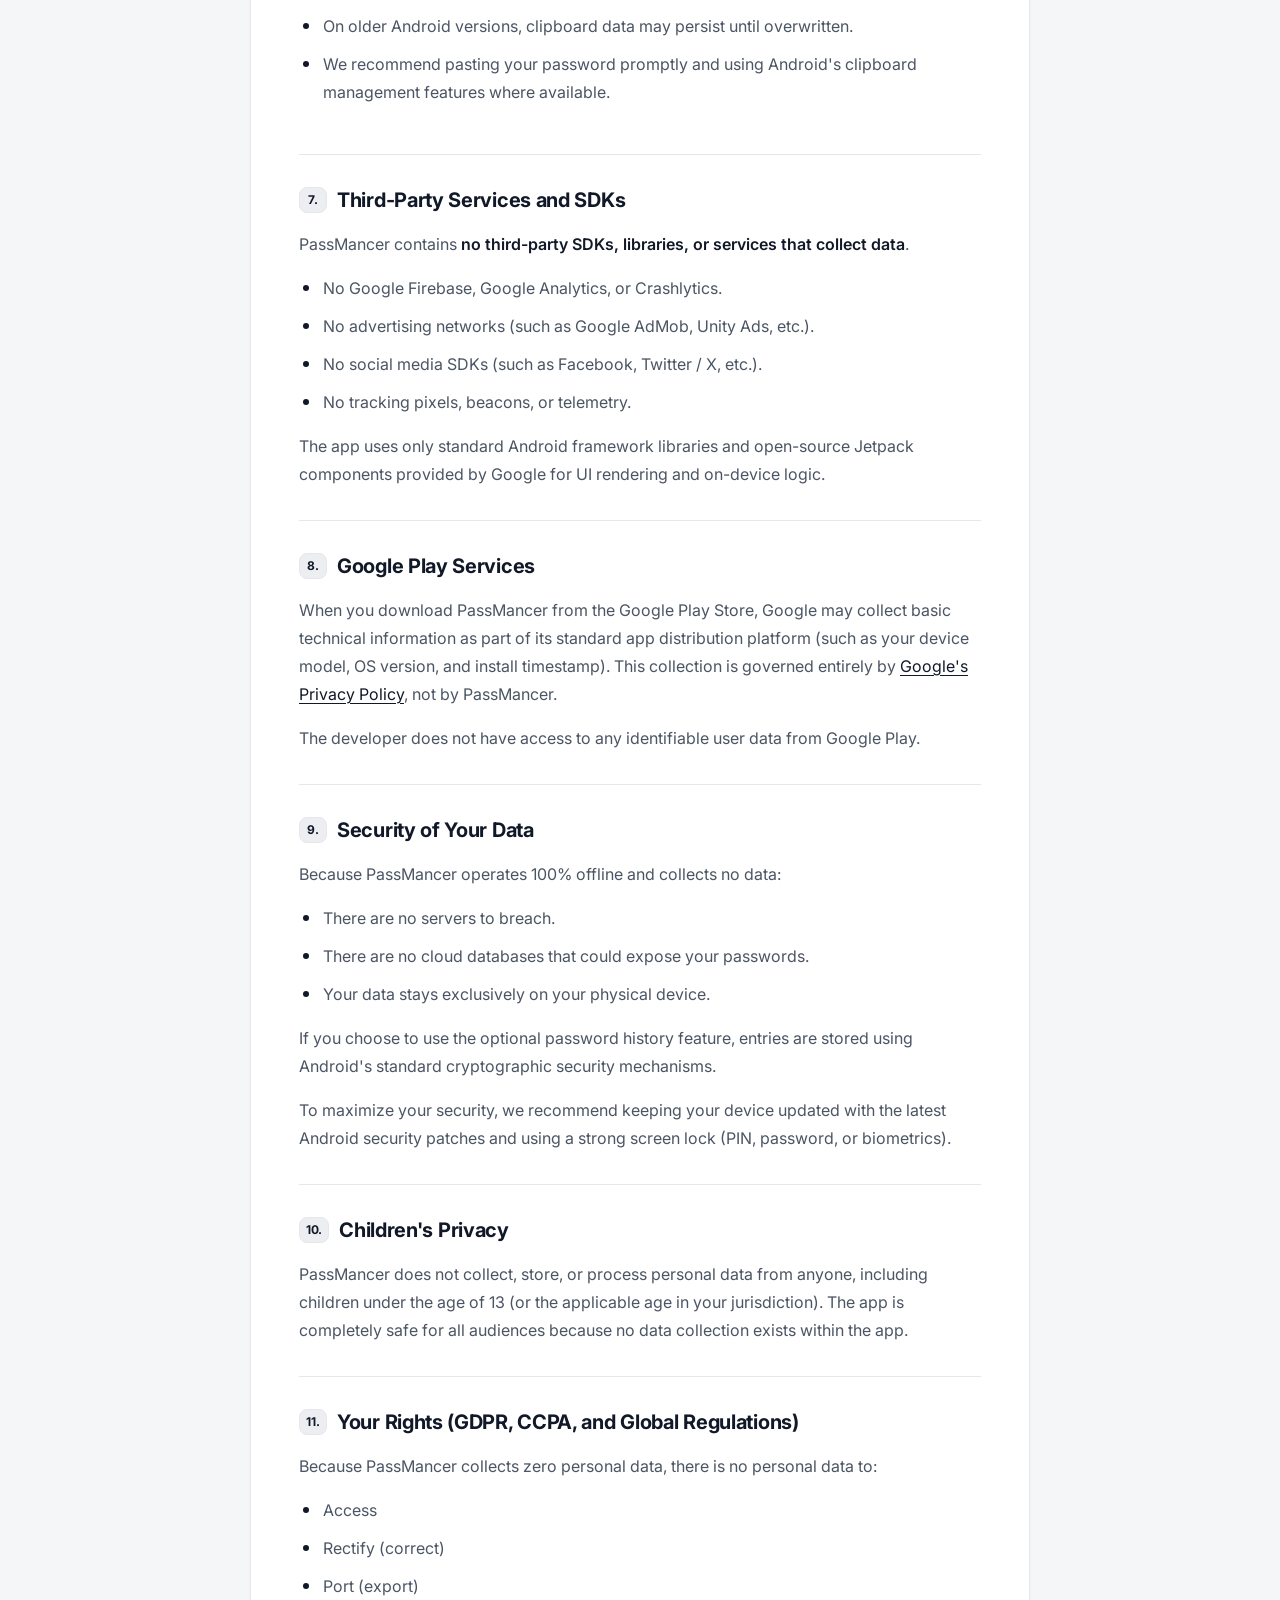
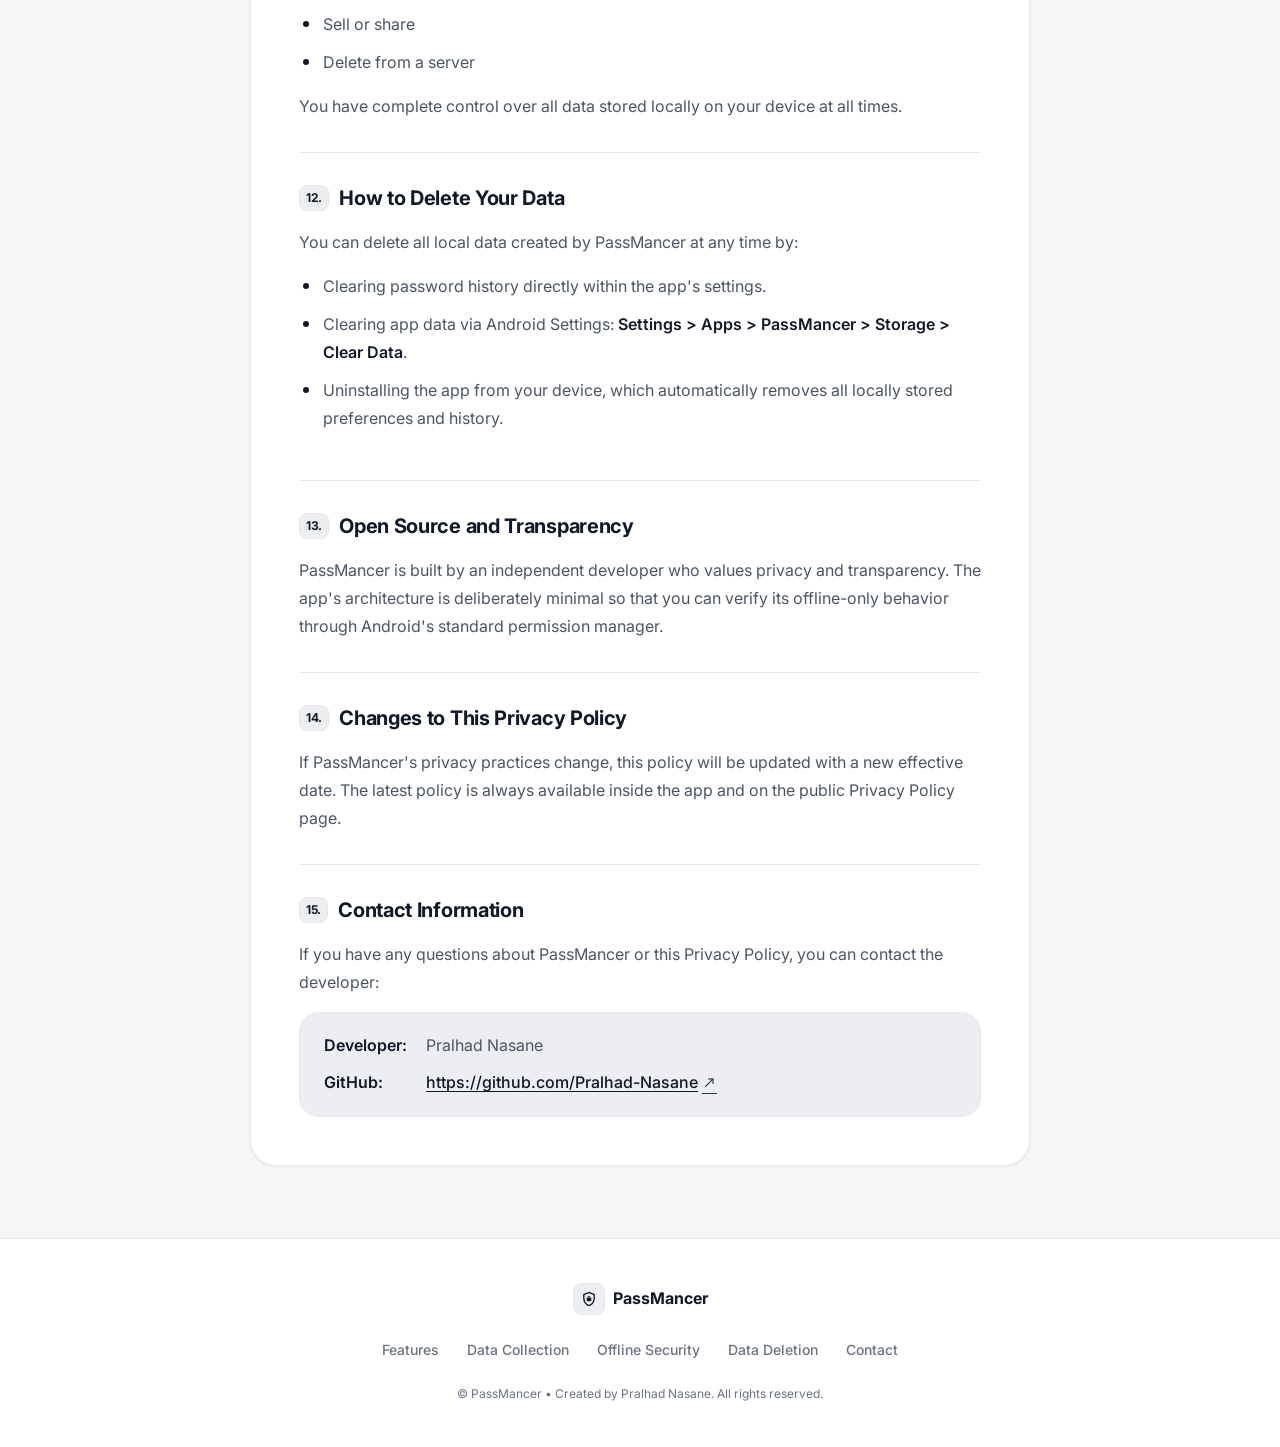
==== commit 9174a236: "Update design to monochrome light theme and add site logo" ====
--- a/passmancer/privacy-policy/index.html
+++ b/passmancer/privacy-policy/index.html
@@ -5,15 +5,16 @@
   <meta name="viewport" content="width=device-width, initial-scale=1.0">
   <meta name="description" content="Official Privacy Policy for PassMancer Android app — an offline password generator and strength analyzer created by Pralhad Nasane.">
   <meta name="author" content="Pralhad Nasane">
-  <meta name="theme-color" content="#f8fafc">
+  <meta name="theme-color" content="#f5f6f8">
   <meta name="robots" content="index, follow">
 
   <title>Privacy Policy for PassMancer</title>
 
-  <!-- Open Source Font: Inter via Google Fonts -->
+  <!-- Open Source Fonts: Inter & Material Symbols via Google Fonts -->
   <link rel="preconnect" href="https://fonts.googleapis.com">
   <link rel="preconnect" href="https://fonts.gstatic.com" crossorigin>
   <link href="https://fonts.googleapis.com/css2?family=Inter:wght@400;500;600;700;800&display=swap" rel="stylesheet">
+  <link href="https://fonts.googleapis.com/css2?family=Material+Symbols+Outlined:opsz,wght,FILL,GRAD@20..48,100..700,0..1,-50..200" rel="stylesheet">
 
   <!-- Stylesheet -->
   <link rel="stylesheet" href="./styles.css">
@@ -25,10 +26,7 @@
     <div class="header-container">
       <a href="./index.html" class="brand" aria-label="PassMancer Home">
         <div class="brand-icon" aria-hidden="true">
-          <!-- Shield Key Icon -->
-          <svg xmlns="http://www.w3.org/2000/svg" viewBox="0 0 24 24" fill="none" stroke="currentColor" stroke-width="2.5" stroke-linecap="round" stroke-linejoin="round">
-            <path d="M12 22s8-4 8-10V5l-8-3-8 3v7c0 6 8 10 8 10z"/>
-          </svg>
+          <span class="material-symbols-outlined">shield_lock</span>
         </div>
         <span class="brand-title">PassMancer</span>
       </a>
@@ -39,7 +37,7 @@
           Privacy Policy
         </span>
         <a href="https://github.com/Pralhad-Nasane" target="_blank" rel="noopener noreferrer" class="nav-link" aria-label="Developer GitHub profile (opens in new tab)">
-          <svg xmlns="http://www.w3.org/2000/svg" viewBox="0 0 24 24" fill="none" stroke="currentColor" stroke-width="2" stroke-linecap="round" stroke-linejoin="round" aria-hidden="true">
+          <svg xmlns="http://www.w3.org/2000/svg" width="16" height="16" viewBox="0 0 24 24" fill="none" stroke="currentColor" stroke-width="2" stroke-linecap="round" stroke-linejoin="round" aria-hidden="true">
             <path d="M9 19c-5 1.5-5-2.5-7-3m14 6v-3.87a3.37 3.37 0 0 0-.94-2.61c3.14-.35 6.44-1.54 6.44-7A5.44 5.44 0 0 0 20 4.77 5.07 5.07 0 0 0 19.91 1S18.73.65 16 2.48a13.38 13.38 0 0 0-7 0C6.27.65 5.09 1 5.09 1A5.07 5.07 0 0 0 5 4.77a5.44 5.44 0 0 0-1.5 3.78c0 5.42 3.3 6.61 6.44 7A3.37 3.37 0 0 0 9 18.13V22"/>
           </svg>
           <span>GitHub</span>
@@ -55,10 +53,7 @@
       <!-- Policy Header -->
       <header class="policy-header">
         <div class="policy-header-eyebrow">
-          <svg xmlns="http://www.w3.org/2000/svg" width="14" height="14" viewBox="0 0 24 24" fill="none" stroke="currentColor" stroke-width="2.5" stroke-linecap="round" stroke-linejoin="round" aria-hidden="true">
-            <path d="M12 22s8-4 8-10V5l-8-3-8 3v7c0 6 8 10 8 10z"/>
-            <path d="m9 12 2 2 4-4"/>
-          </svg>
+          <span class="material-symbols-outlined" aria-hidden="true">policy</span>
           Legal Document
         </div>
         <h1 class="policy-title">Privacy Policy for PassMancer</h1>
@@ -80,11 +75,7 @@
       <section class="highlights-grid" aria-label="Key Privacy Guarantees">
         <div class="highlight-card">
           <div class="highlight-icon" aria-hidden="true">
-            <!-- Shield Off / Zero Data -->
-            <svg xmlns="http://www.w3.org/2000/svg" viewBox="0 0 24 24" fill="none" stroke="currentColor" stroke-width="2" stroke-linecap="round" stroke-linejoin="round">
-              <rect width="18" height="11" x="3" y="11" rx="2" ry="2"/>
-              <path d="M7 11V7a5 5 0 0 1 10 0v4"/>
-            </svg>
+            <span class="material-symbols-outlined">lock</span>
           </div>
           <div class="highlight-content">
             <span class="highlight-title">Zero Data Collection</span>
@@ -94,14 +85,7 @@
 
         <div class="highlight-card">
           <div class="highlight-icon" aria-hidden="true">
-            <!-- Wifi Off / 100% Offline -->
-            <svg xmlns="http://www.w3.org/2000/svg" viewBox="0 0 24 24" fill="none" stroke="currentColor" stroke-width="2" stroke-linecap="round" stroke-linejoin="round">
-              <line x1="2" x2="22" y1="2" y2="22"/>
-              <path d="M8.5 16.5a5 5 0 0 1 7 0"/>
-              <path d="M5 12.5a10 10 0 0 1 5.3-2.8"/>
-              <path d="M19 12.5a10 10 0 0 0-2.3-1.8"/>
-              <circle cx="12" cy="20" r="1"/>
-            </svg>
+            <span class="material-symbols-outlined">wifi_off</span>
           </div>
           <div class="highlight-content">
             <span class="highlight-title">100% Offline</span>
@@ -111,11 +95,7 @@
 
         <div class="highlight-card">
           <div class="highlight-icon" aria-hidden="true">
-            <!-- Device / Local Processing -->
-            <svg xmlns="http://www.w3.org/2000/svg" viewBox="0 0 24 24" fill="none" stroke="currentColor" stroke-width="2" stroke-linecap="round" stroke-linejoin="round">
-              <rect width="14" height="20" x="5" y="2" rx="2" ry="2"/>
-              <path d="M12 18h.01"/>
-            </svg>
+            <span class="material-symbols-outlined">smartphone</span>
           </div>
           <div class="highlight-content">
             <span class="highlight-title">Device-Only Processing</span>
@@ -130,7 +110,8 @@
         <!-- Introduction -->
         <header class="document-intro">
           <p class="lead">PassMancer is an offline password generator and strength analyzer created by Pralhad Nasane.</p>
-          <p>Your privacy is the core foundation of PassMancer. This policy explains what information the app uses, where it is stored, and how your privacy is protected.</p>
+          <p>Your privacy is fundamental to the app's design. This Privacy Policy explains how PassMancer operates with a strict <strong>zero-data-collection</strong> architecture.</p>
+          <p>By using PassMancer, you agree to the practices described in this policy.</p>
         </header>
 
         <!-- Section 1 -->
@@ -173,8 +154,10 @@
           </h2>
           <p><strong>PassMancer does not request the Android INTERNET permission and does not use network connections.</strong></p>
           <ul class="policy-list">
-            <li>All password generation and strength analysis happen locally on your device.</li>
-            <li>The app operates completely offline.</li>
+            <li>The app cannot connect to the internet.</li>
+            <li>The app cannot send data to any server, third party, or cloud service.</li>
+            <li>The app cannot receive data from the internet.</li>
+            <li>All calculations and password generation happen 100% offline on your device.</li>
           </ul>
         </section>
 
@@ -182,25 +165,49 @@
         <section id="section-4" class="policy-section">
           <h2 class="section-heading">
             <span class="section-number">4.</span>
-            <span>How Passwords Are Handled</span>
-          </h2>
-          <ul class="policy-list">
-            <li>Passwords are generated using Java SecureRandom, a cryptographically secure random number generator (CSPRNG).</li>
-            <li>Password generation and analysis happen locally on your device.</li>
-            <li>PassMancer does not send your passwords or analysis data to a server.</li>
-          </ul>
+            <span>On-Device Data Storage</span>
+          </h2>
+          <p>PassMancer may store small amounts of data locally on your device to make the app work properly:</p>
+          <ul class="policy-list">
+            <li>
+              <strong>App Preferences:</strong>
+              <ul class="nested-list">
+                <li>Your selected password generation settings (such as length, character sets).</li>
+                <li>Your chosen app theme (system default, light mode, or dark mode).</li>
+              </ul>
+            </li>
+            <li>
+              <strong>Password History (if enabled):</strong>
+              <ul class="nested-list">
+                <li>PassMancer includes an optional password history feature so you can find previously generated passwords.</li>
+                <li>History entries are stored securely on your device using Android's encrypted storage (such as EncryptedSharedPreferences / Jetpack Security).</li>
+                <li>History data never leaves your device.</li>
+                <li>You can clear your history at any time from the app's settings or history screen.</li>
+              </ul>
+            </li>
+          </ul>
+          <p>This data is private to your device and is not accessible to other apps.</p>
         </section>
 
         <!-- Section 5 -->
         <section id="section-5" class="policy-section">
           <h2 class="section-heading">
             <span class="section-number">5.</span>
-            <span>Password History (Optional)</span>
-          </h2>
-          <p>Password history is off by default. If you enable it, your generated passwords are stored only in the app's private local storage and are automatically deleted after the retention period you choose (1 to 72 hours).</p>
-          <ul class="policy-list">
-            <li><strong>Entry Limits:</strong> The history keeps only your chosen maximum number of passwords (default is 10; options: 5, 10, 20, or 50).</li>
-            <li><strong>Manual Deletion:</strong> You can delete individual entries or clear your entire history at any time.</li>
+            <span>Device Permissions</span>
+          </h2>
+          <p>PassMancer uses minimal device permissions. It requests only permissions strictly necessary for its features:</p>
+          <ul class="policy-list">
+            <li><strong>Vibration / Haptic Feedback (optional):</strong> Used to provide subtle vibration when generating passwords or tapping buttons.</li>
+            <li><strong>Clipboard Access:</strong> When you tap "Copy," the app writes the generated password to your system clipboard so you can paste it elsewhere. The app does not read your clipboard content.</li>
+          </ul>
+          <p>PassMancer does <strong>not</strong> request sensitive permissions such as:</p>
+          <ul class="policy-list">
+            <li>Location</li>
+            <li>Camera</li>
+            <li>Microphone</li>
+            <li>Contacts</li>
+            <li>Storage / Media (Photos, Files)</li>
+            <li>Phone State or Phone Number</li>
           </ul>
         </section>
 
@@ -208,62 +215,83 @@
         <section id="section-6" class="policy-section">
           <h2 class="section-heading">
             <span class="section-number">6.</span>
-            <span>App Preferences and Settings</span>
-          </h2>
-          <p>PassMancer saves your selected preferences locally on your device:</p>
-          <ul class="nested-list">
-            <li>Selected theme (Dark, Light, AMOLED, Midnight)</li>
-            <li>Vibration feedback setting (on/off)</li>
-            <li>Screenshot protection setting (on/off)</li>
-            <li>Password history preferences (enabled state, retention duration, max entries)</li>
-            <li>Onboarding status (whether you have seen the welcome tutorial)</li>
-          </ul>
-          <p>These settings are stored in your device's private app sandbox and are never shared.</p>
+            <span>Clipboard Data Notice</span>
+          </h2>
+          <p>When you copy a password in PassMancer, it is placed in your device's clipboard. Please be aware that:</p>
+          <ul class="policy-list">
+            <li>Other apps on your device with clipboard access may be able to read what you copied.</li>
+            <li>On Android 13 and higher, the system clipboard clears automatically after a short time.</li>
+            <li>On older Android versions, clipboard data may persist until overwritten.</li>
+            <li>We recommend pasting your password promptly and using Android's clipboard management features where available.</li>
+          </ul>
         </section>
 
         <!-- Section 7 -->
         <section id="section-7" class="policy-section">
           <h2 class="section-heading">
             <span class="section-number">7.</span>
-            <span>Clipboard Behavior</span>
-          </h2>
-          <p>PassMancer copies a password to your clipboard only when you tap Copy. On Android 13 and newer, copied passwords are marked as sensitive so Android can hide their preview. PassMancer never reads your clipboard.</p>
+            <span>Third-Party Services and SDKs</span>
+          </h2>
+          <p>PassMancer contains <strong>no third-party SDKs, libraries, or services that collect data</strong>.</p>
+          <ul class="policy-list">
+            <li>No Google Firebase, Google Analytics, or Crashlytics.</li>
+            <li>No advertising networks (such as Google AdMob, Unity Ads, etc.).</li>
+            <li>No social media SDKs (such as Facebook, Twitter / X, etc.).</li>
+            <li>No tracking pixels, beacons, or telemetry.</li>
+          </ul>
+          <p>The app uses only standard Android framework libraries and open-source Jetpack components provided by Google for UI rendering and on-device logic.</p>
         </section>
 
         <!-- Section 8 -->
         <section id="section-8" class="policy-section">
           <h2 class="section-heading">
             <span class="section-number">8.</span>
-            <span>Screenshot Protection</span>
-          </h2>
-          <p>When Screenshot Protection is enabled, PassMancer prevents screenshots, screen recordings, and password previews from appearing in the recent-apps screen.</p>
+            <span>Google Play Services</span>
+          </h2>
+          <p>When you download PassMancer from the Google Play Store, Google may collect basic technical information as part of its standard app distribution platform (such as your device model, OS version, and install timestamp). This collection is governed entirely by <a href="https://policies.google.com/privacy" target="_blank" rel="noopener noreferrer">Google's Privacy Policy</a>, not by PassMancer.</p>
+          <p>The developer does not have access to any identifiable user data from Google Play.</p>
         </section>
 
         <!-- Section 9 -->
         <section id="section-9" class="policy-section">
           <h2 class="section-heading">
             <span class="section-number">9.</span>
-            <span>Backups and Data Transfer</span>
-          </h2>
-          <p>Android cloud and device backups are disabled in PassMancer. Your saved settings and history are not backed up to the cloud or transferred to other devices.</p>
+            <span>Security of Your Data</span>
+          </h2>
+          <p>Because PassMancer operates 100% offline and collects no data:</p>
+          <ul class="policy-list">
+            <li>There are no servers to breach.</li>
+            <li>There are no cloud databases that could expose your passwords.</li>
+            <li>Your data stays exclusively on your physical device.</li>
+          </ul>
+          <p>If you choose to use the optional password history feature, entries are stored using Android's standard cryptographic security mechanisms.</p>
+          <p>To maximize your security, we recommend keeping your device updated with the latest Android security patches and using a strong screen lock (PIN, password, or biometrics).</p>
         </section>
 
         <!-- Section 10 -->
         <section id="section-10" class="policy-section">
           <h2 class="section-heading">
             <span class="section-number">10.</span>
-            <span>Third-Party Libraries</span>
-          </h2>
-          <p>PassMancer uses standard Android open-source components for user interface and local storage. These components run entirely on your device and do not transmit your data.</p>
+            <span>Children's Privacy</span>
+          </h2>
+          <p>PassMancer does not collect, store, or process personal data from anyone, including children under the age of 13 (or the applicable age in your jurisdiction). The app is completely safe for all audiences because no data collection exists within the app.</p>
         </section>
 
         <!-- Section 11 -->
         <section id="section-11" class="policy-section">
           <h2 class="section-heading">
             <span class="section-number">11.</span>
-            <span>External Links</span>
-          </h2>
-          <p>PassMancer includes external links to rate the app on Google Play and to view the developer's GitHub profile. When you open these external links, the respective third-party service handles your request according to its own privacy policy.</p>
+            <span>Your Rights (GDPR, CCPA, and Global Regulations)</span>
+          </h2>
+          <p>Because PassMancer collects zero personal data, there is no personal data to:</p>
+          <ul class="policy-list">
+            <li>Access</li>
+            <li>Rectify (correct)</li>
+            <li>Port (export)</li>
+            <li>Sell or share</li>
+            <li>Delete from a server</li>
+          </ul>
+          <p>You have complete control over all data stored locally on your device at all times.</p>
         </section>
 
         <!-- Section 12 -->
@@ -272,12 +300,11 @@
             <span class="section-number">12.</span>
             <span>How to Delete Your Data</span>
           </h2>
-          <p>You have full control over your locally stored data:</p>
-          <ul class="policy-list">
-            <li><strong>Clear Password History:</strong> Open the History screen and tap the delete icon, or delete individual items.</li>
-            <li><strong>Clear Cache:</strong> Go to Settings &gt; Data Management &gt; Clear Cache.</li>
-            <li><strong>Clear All Data:</strong> Go to Settings &gt; Data Management &gt; Clear All Data. This permanently erases all history, resets all settings, and clears cache files.</li>
-            <li><strong>Uninstall App:</strong> Uninstalling PassMancer immediately deletes all locally stored data from your device.</li>
+          <p>You can delete all local data created by PassMancer at any time by:</p>
+          <ul class="policy-list">
+            <li>Clearing password history directly within the app's settings.</li>
+            <li>Clearing app data via Android Settings: <strong>Settings &gt; Apps &gt; PassMancer &gt; Storage &gt; Clear Data</strong>.</li>
+            <li>Uninstalling the app from your device, which automatically removes all locally stored preferences and history.</li>
           </ul>
         </section>
 
@@ -285,9 +312,9 @@
         <section id="section-13" class="policy-section">
           <h2 class="section-heading">
             <span class="section-number">13.</span>
-            <span>Children's Privacy</span>
-          </h2>
-          <p>PassMancer does not collect personal information from its users, including children.</p>
+            <span>Open Source and Transparency</span>
+          </h2>
+          <p>PassMancer is built by an independent developer who values privacy and transparency. The app's architecture is deliberately minimal so that you can verify its offline-only behavior through Android's standard permission manager.</p>
         </section>
 
         <!-- Section 14 -->
@@ -316,11 +343,7 @@
               <span class="contact-value">
                 <a href="https://github.com/Pralhad-Nasane" target="_blank" rel="noopener noreferrer" class="inline-link">
                   <span>https://github.com/Pralhad-Nasane</span>
-                  <svg xmlns="http://www.w3.org/2000/svg" viewBox="0 0 24 24" fill="none" stroke="currentColor" stroke-width="2" stroke-linecap="round" stroke-linejoin="round" aria-hidden="true">
-                    <path d="M18 13v6a2 2 0 0 1-2 2H5a2 2 0 0 1-2-2V8a2 2 0 0 1 2-2h6"/>
-                    <polyline points="15 3 21 3 21 9"/>
-                    <line x1="10" x2="21" y1="14" y2="3"/>
-                  </svg>
+                  <span class="material-symbols-outlined" aria-hidden="true">north_east</span>
                 </a>
               </span>
             </div>
@@ -337,9 +360,7 @@
     <div class="footer-container">
       <div class="footer-brand">
         <div class="brand-icon" aria-hidden="true">
-          <svg xmlns="http://www.w3.org/2000/svg" viewBox="0 0 24 24" fill="none" stroke="currentColor" stroke-width="2.5" stroke-linecap="round" stroke-linejoin="round">
-            <path d="M12 22s8-4 8-10V5l-8-3-8 3v7c0 6 8 10 8 10z"/>
-          </svg>
+          <span class="material-symbols-outlined">shield_lock</span>
         </div>
         <span>PassMancer</span>
       </div>
--- a/passmancer/privacy-policy/styles.css
+++ b/passmancer/privacy-policy/styles.css
@@ -1,67 +1,54 @@
 :root {
-  /* Color Palette */
-  --bg-page: #f8fafc;
+  --bg-page: #f5f6f8;
   --bg-surface: #ffffff;
-  --bg-surface-elevated: #ffffff;
-  --bg-subtle: #f1f5f9;
-  --bg-accent-subtle: #ecfdf5;
-  --bg-accent-light: #d1fae5;
-
-  /* Text Colors */
-  --text-primary: #0f172a;
-  --text-secondary: #334155;
-  --text-muted: #64748b;
-  --text-tertiary: #94a3b8;
-
-  /* Accent Colors (PassMancer Emerald) */
-  --accent-primary: #059669;
-  --accent-hover: #047857;
-  --accent-active: #065f46;
-  --accent-border: #a7f3d0;
-  --accent-glow: rgba(16, 185, 129, 0.12);
-
-  /* Border & Divider Colors */
-  --border-subtle: #e2e8f0;
-  --border-medium: #cbd5e1;
-  --divider: #f1f5f9;
+  --bg-surface-subtle: #eceef1;
+  --bg-surface-container: #f0f2f5;
+  --bg-surface-hover: #e4e7eb;
+
+  /* Text & Contrast Tokens */
+  --text-primary: #111827;      /* Deep charcoal */
+  --text-secondary: #4b5563;    /* Slate gray */
+  --text-muted: #6b7280;        /* Muted neutral gray */
+  --text-tertiary: #9ca3af;     /* Subtle gray */
+
+  /* Neutral Interactive & Action Tokens */
+  --btn-bg: #18181b;
+  --btn-bg-hover: #27272a;
+  --btn-bg-active: #09090b;
+  --btn-text: #f9fafb;
+
+  /* Borders & Dividers */
+  --border-subtle: #e5e7eb;
+  --border-medium: #d1d5db;
+  --border-strong: #9ca3af;
+  --divider: #f0f2f5;
+
+  /* Badge & Chip Tokens */
+  --badge-bg: #e5e7eb;
+  --badge-text: #1f2937;
+  --badge-border: #d1d5db;
 
   /* Typography */
-  --font-family: 'Inter', -apple-system, BlinkMacSystemFont, 'Segoe UI', Roboto, 'Helvetica Neue', Arial, sans-serif;
-  --font-mono: ui-monospace, SFMono-Regular, 'SF Mono', Menlo, Consolas, 'Liberation Mono', monospace;
-
-  --font-size-xs: 0.75rem;    /* 12px */
-  --font-size-sm: 0.875rem;   /* 14px */
-  --font-size-base: 1rem;     /* 16px */
-  --font-size-md: 1.0625rem;  /* 17px */
-  --font-size-lg: 1.125rem;   /* 18px */
-  --font-size-xl: 1.25rem;    /* 20px */
-  --font-size-2xl: 1.5rem;    /* 24px */
-  --font-size-3xl: 1.875rem;  /* 30px */
-  --font-size-4xl: 2.25rem;   /* 36px */
-
-  --line-height-tight: 1.25;
-  --line-height-snug: 1.4;
-  --line-height-normal: 1.6;
-  --line-height-relaxed: 1.75;
+  --font-family: 'Inter', -apple-system, BlinkMacSystemFont, 'Segoe UI', Roboto, Helvetica, Arial, sans-serif;
+  --font-mono: ui-monospace, SFMono-Regular, Menlo, Monaco, Consolas, monospace;
+
+  /* Radii */
+  --radius-xs: 4px;
+  --radius-sm: 8px;
+  --radius-md: 14px;
+  --radius-lg: 20px;
+  --radius-xl: 26px;
+  --radius-full: 9999px;
 
   /* Shadows */
-  --shadow-xs: 0 1px 2px 0 rgba(15, 23, 42, 0.04);
-  --shadow-sm: 0 1px 3px 0 rgba(15, 23, 42, 0.06), 0 1px 2px -1px rgba(15, 23, 42, 0.04);
-  --shadow-md: 0 4px 6px -1px rgba(15, 23, 42, 0.05), 0 2px 4px -2px rgba(15, 23, 42, 0.04);
-  --shadow-lg: 0 10px 25px -5px rgba(15, 23, 42, 0.06), 0 8px 10px -6px rgba(15, 23, 42, 0.03);
+  --shadow-xs: 0 1px 2px 0 rgba(17, 24, 39, 0.04);
+  --shadow-sm: 0 1px 3px 0 rgba(17, 24, 39, 0.05), 0 1px 2px -1px rgba(17, 24, 39, 0.03);
+  --shadow-md: 0 4px 6px -1px rgba(17, 24, 39, 0.04), 0 2px 4px -2px rgba(17, 24, 39, 0.02);
 
   /* Layout */
   --max-width-content: 780px;
-  --max-width-container: 900px;
-  --radius-sm: 6px;
-  --radius-md: 10px;
-  --radius-lg: 14px;
-  --radius-xl: 20px;
-  --radius-full: 9999px;
-
-  /* Transitions */
-  --transition-fast: 0.15s ease;
-  --transition-normal: 0.25s ease;
+  --max-width-container: 880px;
+  --transition: 0.18s ease;
 }
 
 *, *::before, *::after {
@@ -73,13 +60,14 @@
 html {
   font-family: var(--font-family);
   font-size: 16px;
-  line-height: var(--line-height-normal);
+  line-height: 1.6;
   color: var(--text-primary);
   background-color: var(--bg-page);
   -webkit-font-smoothing: antialiased;
   -moz-osx-font-smoothing: grayscale;
   text-rendering: optimizeLegibility;
   scroll-behavior: smooth;
+  overflow-x: hidden;
 }
 
 body {
@@ -88,23 +76,43 @@
   flex-direction: column;
   color: var(--text-secondary);
   background-color: var(--bg-page);
+  overflow-x: hidden;
+  overflow-wrap: break-word;
+  word-wrap: break-word;
 }
 
 ::selection {
-  background-color: var(--accent-light);
-  color: var(--accent-active);
-}
-
-/* Header & Navigation */
+  background-color: #e5e7eb;
+  color: #111827;
+}
+
+.material-symbols-outlined {
+  font-family: 'Material Symbols Outlined';
+  font-weight: normal;
+  font-style: normal;
+  font-size: 20px;
+  line-height: 1;
+  letter-spacing: normal;
+  text-transform: none;
+  display: inline-block;
+  white-space: nowrap;
+  word-wrap: normal;
+  direction: ltr;
+  -webkit-font-feature-settings: 'liga';
+  -webkit-font-smoothing: antialiased;
+  vertical-align: middle;
+}
+
+/* Navigation Header */
 .site-header {
   position: sticky;
   top: 0;
   z-index: 50;
-  background-color: rgba(255, 255, 255, 0.88);
+  background-color: rgba(245, 246, 248, 0.94);
   backdrop-filter: blur(12px);
   -webkit-backdrop-filter: blur(12px);
   border-bottom: 1px solid var(--border-subtle);
-  transition: border-color var(--transition-fast);
+  transition: border-color var(--transition);
 }
 
 .header-container {
@@ -120,13 +128,14 @@
 .brand {
   display: flex;
   align-items: center;
-  gap: 0.625rem;
+  gap: 0.75rem;
   text-decoration: none;
   color: var(--text-primary);
   font-weight: 700;
   font-size: 1.0625rem;
   letter-spacing: -0.015em;
-  transition: opacity var(--transition-fast);
+  transition: opacity var(--transition);
+  flex-shrink: 0;
 }
 
 .brand:hover {
@@ -134,46 +143,57 @@
 }
 
 .brand-icon {
-  width: 28px;
-  height: 28px;
+  width: 32px;
+  height: 32px;
   border-radius: var(--radius-sm);
-  background: linear-gradient(135deg, #059669 0%, #10b981 100%);
+  background-color: var(--bg-surface-subtle);
+  border: 1px solid var(--border-subtle);
+  color: var(--text-primary);
   display: flex;
   align-items: center;
   justify-content: center;
-  color: #ffffff;
-  box-shadow: 0 2px 4px rgba(5, 150, 105, 0.25);
   flex-shrink: 0;
-}
-
-.brand-icon svg {
-  width: 16px;
-  height: 16px;
+  overflow: hidden;
+}
+
+.brand-icon .material-symbols-outlined {
+  font-size: 18px;
+  color: var(--text-primary);
+}
+
+.brand-icon img {
+  width: 100%;
+  height: 100%;
+  object-fit: cover;
+  display: block;
 }
 
 .brand-title {
   color: var(--text-primary);
+  font-weight: 700;
 }
 
 .header-badge {
   display: inline-flex;
   align-items: center;
   gap: 0.375rem;
-  font-size: var(--font-size-xs);
+  font-size: 0.75rem;
   font-weight: 600;
-  color: var(--accent-primary);
-  background-color: var(--bg-accent-subtle);
-  border: 1px solid var(--accent-border);
+  color: var(--badge-text);
+  background-color: var(--badge-bg);
+  border: 1px solid var(--badge-border);
   padding: 0.25rem 0.625rem;
   border-radius: var(--radius-full);
-  letter-spacing: 0.01em;
+  letter-spacing: 0.02em;
+  white-space: nowrap;
 }
 
 .header-badge-dot {
   width: 6px;
   height: 6px;
   border-radius: 50%;
-  background-color: var(--accent-primary);
+  background-color: var(--text-primary);
+  flex-shrink: 0;
 }
 
 .header-nav {
@@ -186,24 +206,27 @@
   display: inline-flex;
   align-items: center;
   gap: 0.375rem;
-  font-size: var(--font-size-sm);
-  font-weight: 500;
+  font-size: 0.875rem;
+  font-weight: 600;
+  color: var(--text-secondary);
+  text-decoration: none;
+  padding: 0.375rem 0.75rem;
+  border-radius: var(--radius-full);
+  background-color: var(--bg-surface);
+  border: 1px solid var(--border-subtle);
+  transition: all var(--transition);
+  white-space: nowrap;
+}
+
+.nav-link:hover {
+  color: var(--text-primary);
+  background-color: var(--bg-surface-hover);
+  border-color: var(--border-medium);
+}
+
+.nav-link .material-symbols-outlined {
+  font-size: 16px;
   color: var(--text-muted);
-  text-decoration: none;
-  padding: 0.375rem 0.625rem;
-  border-radius: var(--radius-sm);
-  transition: color var(--transition-fast), background-color var(--transition-fast);
-}
-
-.nav-link:hover {
-  color: var(--text-primary);
-  background-color: var(--bg-subtle);
-}
-
-.nav-link svg {
-  width: 14px;
-  height: 14px;
-  opacity: 0.75;
 }
 
 /* Main Content Layout */
@@ -212,12 +235,13 @@
   max-width: var(--max-width-container);
   width: 100%;
   margin: 0 auto;
-  padding: 2.5rem 1.5rem 4rem;
+  padding: 2.75rem 1.5rem 4.5rem;
 }
 
 .policy-container {
   max-width: var(--max-width-content);
   margin: 0 auto;
+  width: 100%;
 }
 
 /* Policy Document Header */
@@ -229,33 +253,41 @@
   display: inline-flex;
   align-items: center;
   gap: 0.375rem;
-  font-size: var(--font-size-xs);
+  font-size: 0.75rem;
   font-weight: 700;
   text-transform: uppercase;
-  letter-spacing: 0.06em;
-  color: var(--accent-primary);
-  margin-bottom: 0.75rem;
+  letter-spacing: 0.08em;
+  color: var(--text-primary);
+  background-color: var(--bg-surface-subtle);
+  border: 1px solid var(--border-subtle);
+  padding: 0.25rem 0.625rem;
+  border-radius: var(--radius-full);
+  margin-bottom: 1rem;
+}
+
+.policy-header-eyebrow .material-symbols-outlined {
+  font-size: 14px;
 }
 
 .policy-title {
-  font-size: clamp(1.75rem, 4vw, 2.25rem);
+  font-size: clamp(1.75rem, 4.5vw, 2.5rem);
   font-weight: 800;
   color: var(--text-primary);
-  line-height: var(--line-height-tight);
-  letter-spacing: -0.025em;
-  margin-bottom: 1rem;
+  line-height: 1.2;
+  letter-spacing: -0.03em;
+  margin-bottom: 1.25rem;
 }
 
 .meta-badges {
   display: flex;
   flex-wrap: wrap;
   align-items: center;
-  gap: 0.625rem 1rem;
-  padding: 0.875rem 1.125rem;
+  gap: 0.75rem 1.25rem;
+  padding: 0.875rem 1.25rem;
   background-color: var(--bg-surface);
   border: 1px solid var(--border-subtle);
-  border-radius: var(--radius-md);
-  margin-bottom: 1.5rem;
+  border-radius: var(--radius-lg);
+  margin-bottom: 1.75rem;
   box-shadow: var(--shadow-xs);
 }
 
@@ -263,8 +295,8 @@
   display: flex;
   align-items: center;
   gap: 0.375rem;
-  font-size: var(--font-size-sm);
-  color: var(--text-muted);
+  font-size: 0.875rem;
+  color: var(--text-secondary);
 }
 
 .meta-item strong {
@@ -277,9 +309,10 @@
   height: 4px;
   border-radius: 50%;
   background-color: var(--border-medium);
-}
-
-/* Highlights Grid */
+  flex-shrink: 0;
+}
+
+/* Highlights Grid (Trust Cards) */
 .highlights-grid {
   display: grid;
   grid-template-columns: repeat(auto-fit, minmax(210px, 1fr));
@@ -290,34 +323,36 @@
 .highlight-card {
   display: flex;
   align-items: flex-start;
-  gap: 0.75rem;
-  padding: 1rem 1.125rem;
+  gap: 0.875rem;
+  padding: 1.125rem 1.25rem;
   background-color: var(--bg-surface);
   border: 1px solid var(--border-subtle);
-  border-radius: var(--radius-md);
+  border-radius: var(--radius-lg);
   box-shadow: var(--shadow-xs);
-  transition: border-color var(--transition-fast), transform var(--transition-fast);
+  transition: all var(--transition);
 }
 
 .highlight-card:hover {
-  border-color: var(--accent-border);
+  border-color: var(--border-medium);
+  box-shadow: var(--shadow-sm);
 }
 
 .highlight-icon {
-  width: 32px;
-  height: 32px;
+  width: 36px;
+  height: 36px;
   border-radius: var(--radius-sm);
-  background-color: var(--bg-accent-subtle);
-  color: var(--accent-primary);
+  background-color: var(--bg-surface-subtle);
+  color: var(--text-primary);
   display: flex;
   align-items: center;
   justify-content: center;
   flex-shrink: 0;
-}
-
-.highlight-icon svg {
-  width: 18px;
-  height: 18px;
+  border: 1px solid var(--border-subtle);
+}
+
+.highlight-icon .material-symbols-outlined {
+  font-size: 20px;
+  color: var(--text-primary);
 }
 
 .highlight-content {
@@ -326,20 +361,20 @@
 }
 
 .highlight-title {
-  font-size: var(--font-size-sm);
+  font-size: 0.875rem;
   font-weight: 700;
   color: var(--text-primary);
-  line-height: var(--line-height-snug);
+  line-height: 1.35;
   margin-bottom: 0.125rem;
 }
 
 .highlight-desc {
-  font-size: var(--font-size-xs);
+  font-size: 0.78125rem;
   color: var(--text-muted);
-  line-height: 1.35;
-}
-
-/* Document Card */
+  line-height: 1.4;
+}
+
+/* Document Surface Card */
 .document-card {
   background-color: var(--bg-surface);
   border: 1px solid var(--border-subtle);
@@ -350,13 +385,13 @@
 
 .document-intro {
   padding-bottom: 1.75rem;
-  border-bottom: 1px solid var(--divider);
+  border-bottom: 1px solid var(--border-subtle);
   margin-bottom: 2rem;
 }
 
 .document-intro p {
-  font-size: var(--font-size-md);
-  line-height: var(--line-height-relaxed);
+  font-size: 1.0625rem;
+  line-height: 1.75;
   color: var(--text-secondary);
   margin-bottom: 0.875rem;
 }
@@ -366,7 +401,7 @@
 }
 
 .document-intro p.lead {
-  font-weight: 500;
+  font-weight: 600;
   color: var(--text-primary);
 }
 
@@ -374,7 +409,7 @@
 .policy-section {
   padding-bottom: 2rem;
   margin-bottom: 2rem;
-  border-bottom: 1px solid var(--divider);
+  border-bottom: 1px solid var(--border-subtle);
 }
 
 .policy-section:last-of-type {
@@ -384,25 +419,36 @@
 }
 
 .section-heading {
-  font-size: var(--font-size-xl);
+  font-size: 1.25rem;
   font-weight: 700;
   color: var(--text-primary);
-  line-height: var(--line-height-snug);
+  line-height: 1.35;
   letter-spacing: -0.015em;
   margin-bottom: 1rem;
   display: flex;
-  align-items: baseline;
-  gap: 0.5rem;
+  align-items: center;
+  gap: 0.625rem;
 }
 
 .section-number {
-  color: var(--accent-primary);
-  font-variant-numeric: tabular-nums;
+  display: inline-flex;
+  align-items: center;
+  justify-content: center;
+  min-width: 28px;
+  height: 26px;
+  padding: 0 6px;
+  font-size: 0.75rem;
+  font-weight: 700;
+  color: var(--text-primary);
+  background-color: var(--bg-surface-subtle);
+  border: 1px solid var(--border-subtle);
+  border-radius: var(--radius-sm);
+  flex-shrink: 0;
 }
 
 .policy-section p {
-  font-size: var(--font-size-base);
-  line-height: var(--line-height-relaxed);
+  font-size: 1rem;
+  line-height: 1.75;
   color: var(--text-secondary);
   margin-bottom: 1rem;
 }
@@ -429,8 +475,8 @@
 .policy-list li {
   position: relative;
   padding-left: 1.5rem;
-  font-size: var(--font-size-base);
-  line-height: var(--line-height-relaxed);
+  font-size: 1rem;
+  line-height: 1.75;
   color: var(--text-secondary);
 }
 
@@ -442,7 +488,7 @@
   width: 6px;
   height: 6px;
   border-radius: 50%;
-  background-color: var(--accent-primary);
+  background-color: var(--text-primary);
 }
 
 .nested-list {
@@ -457,8 +503,8 @@
 .nested-list li {
   position: relative;
   padding-left: 1.25rem;
-  font-size: var(--font-size-base);
-  line-height: var(--line-height-relaxed);
+  font-size: 1rem;
+  line-height: 1.75;
   color: var(--text-secondary);
 }
 
@@ -470,21 +516,21 @@
   width: 4px;
   height: 4px;
   border-radius: 50%;
-  background-color: var(--border-medium);
+  background-color: var(--border-strong);
 }
 
 /* Links & Interactive Elements */
 a {
-  color: var(--accent-primary);
+  color: var(--text-primary);
   text-decoration: underline;
   text-decoration-thickness: 1px;
   text-underline-offset: 3px;
-  transition: color var(--transition-fast), text-decoration-color var(--transition-fast);
+  transition: color var(--transition), text-decoration-color var(--transition);
 }
 
 a:hover {
-  color: var(--accent-hover);
-  text-decoration-color: var(--accent-hover);
+  color: var(--text-secondary);
+  text-decoration-color: var(--text-secondary);
 }
 
 .inline-link {
@@ -495,26 +541,24 @@
   word-break: break-all;
 }
 
-.inline-link svg {
-  width: 13px;
-  height: 13px;
-  flex-shrink: 0;
+.inline-link .material-symbols-outlined {
+  font-size: 15px;
   opacity: 0.85;
 }
 
 /* Focus Styles for Accessibility */
 a:focus-visible,
 button:focus-visible {
-  outline: 2px solid var(--accent-primary);
+  outline: 2px solid var(--text-primary);
   outline-offset: 3px;
-  border-radius: 2px;
+  border-radius: var(--radius-xs);
 }
 
 /* Contact Box */
 .contact-card {
   margin-top: 1rem;
   padding: 1.25rem 1.5rem;
-  background-color: var(--bg-subtle);
+  background-color: var(--bg-surface-subtle);
   border: 1px solid var(--border-subtle);
   border-radius: var(--radius-lg);
   display: flex;
@@ -526,7 +570,7 @@
   display: flex;
   align-items: center;
   gap: 0.75rem;
-  font-size: var(--font-size-base);
+  font-size: 1rem;
   color: var(--text-secondary);
 }
 
@@ -534,12 +578,14 @@
   font-weight: 600;
   color: var(--text-primary);
   min-width: 90px;
+  flex-shrink: 0;
 }
 
 .contact-value {
   display: flex;
   align-items: center;
   gap: 0.5rem;
+  word-break: break-word;
 }
 
 /* Footer */
@@ -552,7 +598,7 @@
 .footer-container {
   max-width: var(--max-width-container);
   margin: 0 auto;
-  padding: 2.5rem 1.5rem;
+  padding: 2.75rem 1.5rem;
   display: flex;
   flex-direction: column;
   align-items: center;
@@ -565,7 +611,7 @@
   align-items: center;
   gap: 0.5rem;
   font-weight: 700;
-  font-size: var(--font-size-base);
+  font-size: 1rem;
   color: var(--text-primary);
 }
 
@@ -577,27 +623,40 @@
 }
 
 .footer-link {
-  font-size: var(--font-size-sm);
+  font-size: 0.875rem;
+  font-weight: 500;
   color: var(--text-muted);
   text-decoration: none;
-  transition: color var(--transition-fast);
+  transition: color var(--transition);
+  padding: 0.25rem;
 }
 
 .footer-link:hover {
-  color: var(--accent-primary);
+  color: var(--text-primary);
   text-decoration: underline;
 }
 
 .footer-copy {
-  font-size: var(--font-size-xs);
-  color: var(--text-tertiary);
-  line-height: var(--line-height-normal);
-}
-
-/* Responsive Breakpoints */
+  font-size: 0.75rem;
+  color: var(--text-muted);
+  line-height: 1.5;
+}
+
+/* Responsive Media Queries */
+@media (max-width: 768px) {
+  .main-content {
+    padding: 2rem 1.25rem 3.5rem;
+  }
+
+  .highlights-grid {
+    grid-template-columns: repeat(auto-fit, minmax(180px, 1fr));
+  }
+}
+
 @media (max-width: 640px) {
   .header-container {
     padding: 0.75rem 1rem;
+    gap: 0.5rem;
   }
 
   .brand-title {
@@ -610,14 +669,19 @@
 
   .document-card {
     border-radius: var(--radius-lg);
-    padding: 1.375rem;
+    padding: 1.25rem 1rem;
   }
 
   .meta-badges {
     flex-direction: column;
     align-items: flex-start;
     gap: 0.5rem;
-    padding: 0.875rem 1rem;
+    padding: 0.75rem 0.875rem;
+  }
+
+  .meta-item {
+    flex-wrap: wrap;
+    font-size: 0.8125rem;
   }
 
   .meta-divider {
@@ -626,14 +690,49 @@
 
   .highlights-grid {
     grid-template-columns: 1fr;
+    gap: 0.625rem;
+  }
+
+  .highlight-card {
+    padding: 0.875rem 1rem;
   }
 
   .section-heading {
-    font-size: 1.1875rem;
+    font-size: 1.125rem;
+    flex-wrap: wrap;
+  }
+
+  .policy-section {
+    padding-bottom: 1.5rem;
+    margin-bottom: 1.5rem;
+  }
+
+  .policy-list li {
+    padding-left: 1.25rem;
+    font-size: 0.9375rem;
+  }
+
+  .policy-list li::before {
+    left: 0.125rem;
+    top: 0.625rem;
+  }
+
+  .nested-list {
+    padding-left: 0.25rem;
+  }
+
+  .nested-list li {
+    padding-left: 1rem;
+    font-size: 0.9375rem;
+  }
+
+  .nested-list li::before {
+    left: 0;
+    top: 0.6875rem;
   }
 
   .contact-card {
-    padding: 1rem;
+    padding: 1rem 0.875rem;
   }
 
   .contact-row {
@@ -644,6 +743,43 @@
 
   .contact-label {
     min-width: unset;
+    font-size: 0.875rem;
+  }
+
+  .contact-value {
+    font-size: 0.875rem;
+  }
+
+  .footer-container {
+    padding: 2rem 1rem;
+    gap: 1rem;
+  }
+
+  .footer-nav {
+    gap: 0.625rem 1rem;
+  }
+}
+
+@media (max-width: 380px) {
+  .header-badge {
+    display: none;
+  }
+
+  .header-container {
+    padding: 0.625rem 0.75rem;
+  }
+
+  .main-content {
+    padding: 1.25rem 0.625rem 2.5rem;
+  }
+
+  .policy-title {
+    font-size: 1.375rem;
+  }
+
+  .document-card {
+    padding: 1rem 0.75rem;
+    border-radius: var(--radius-md);
   }
 }
 
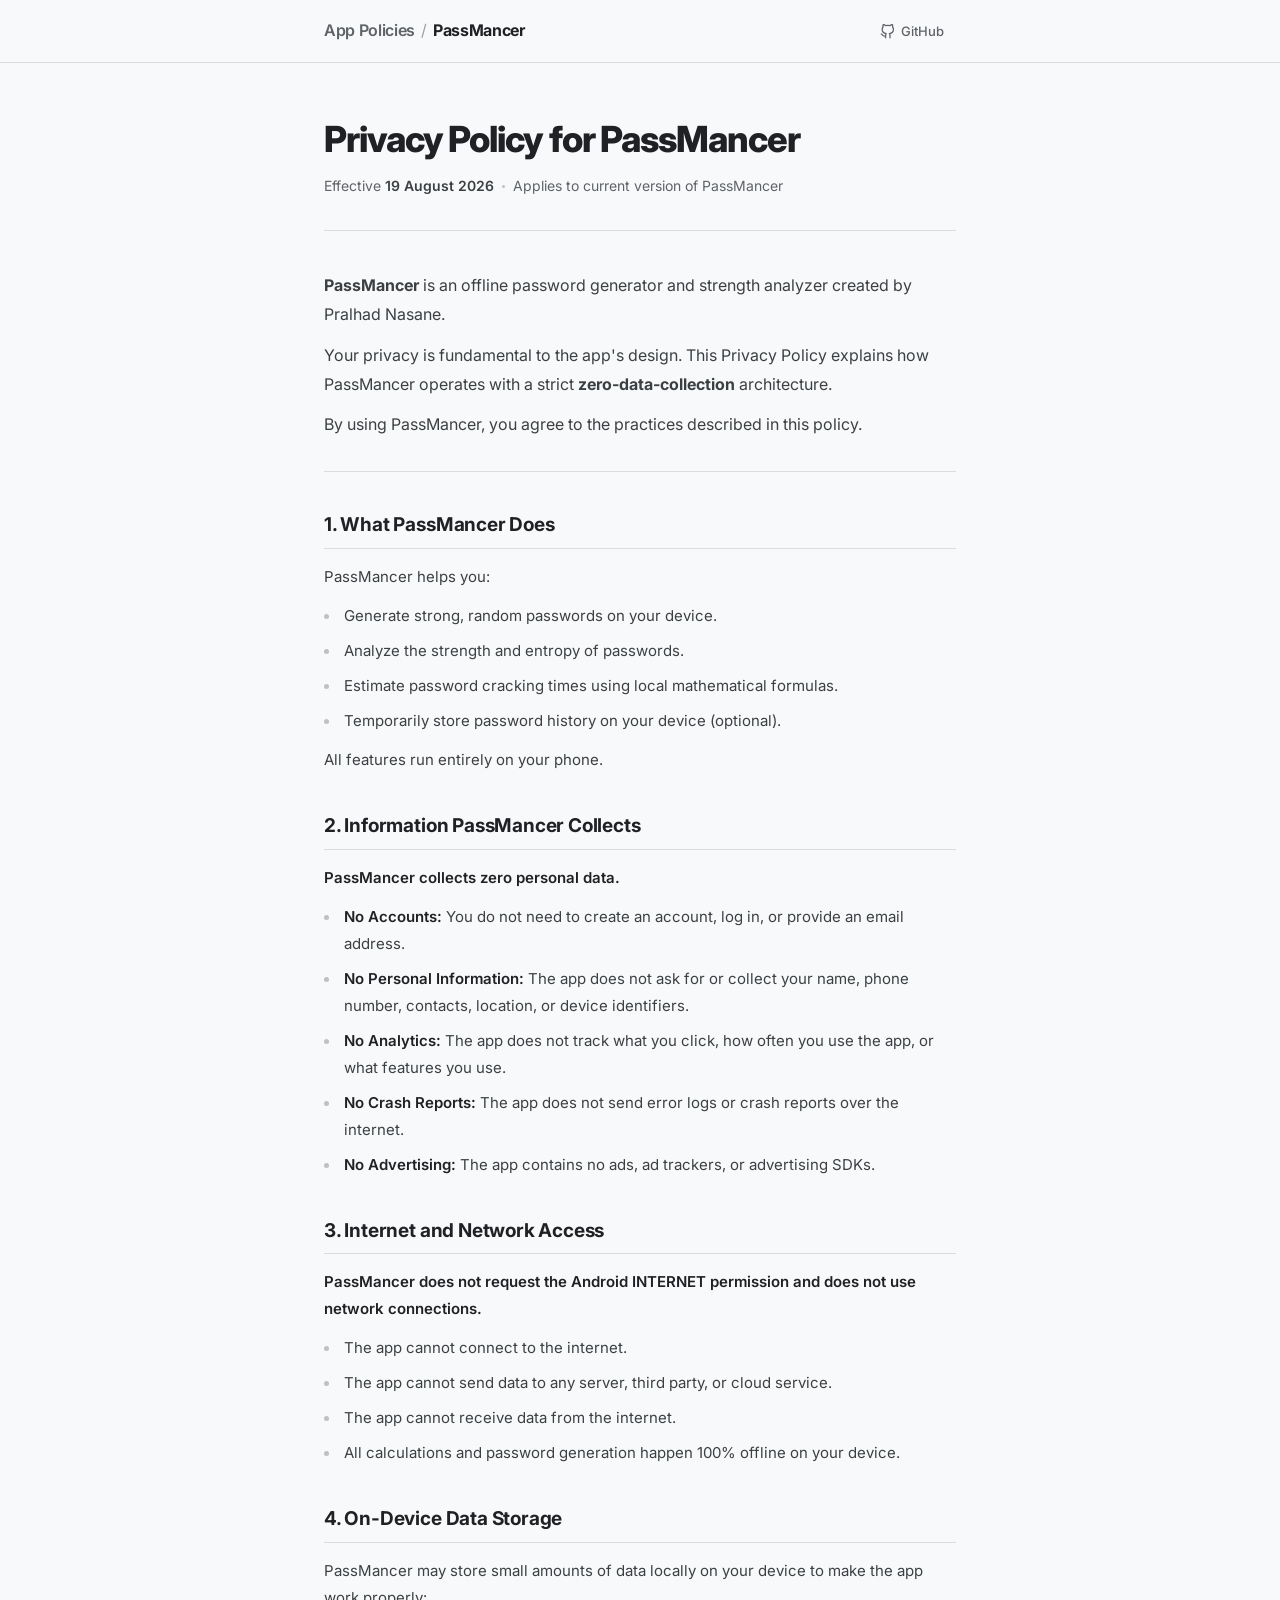
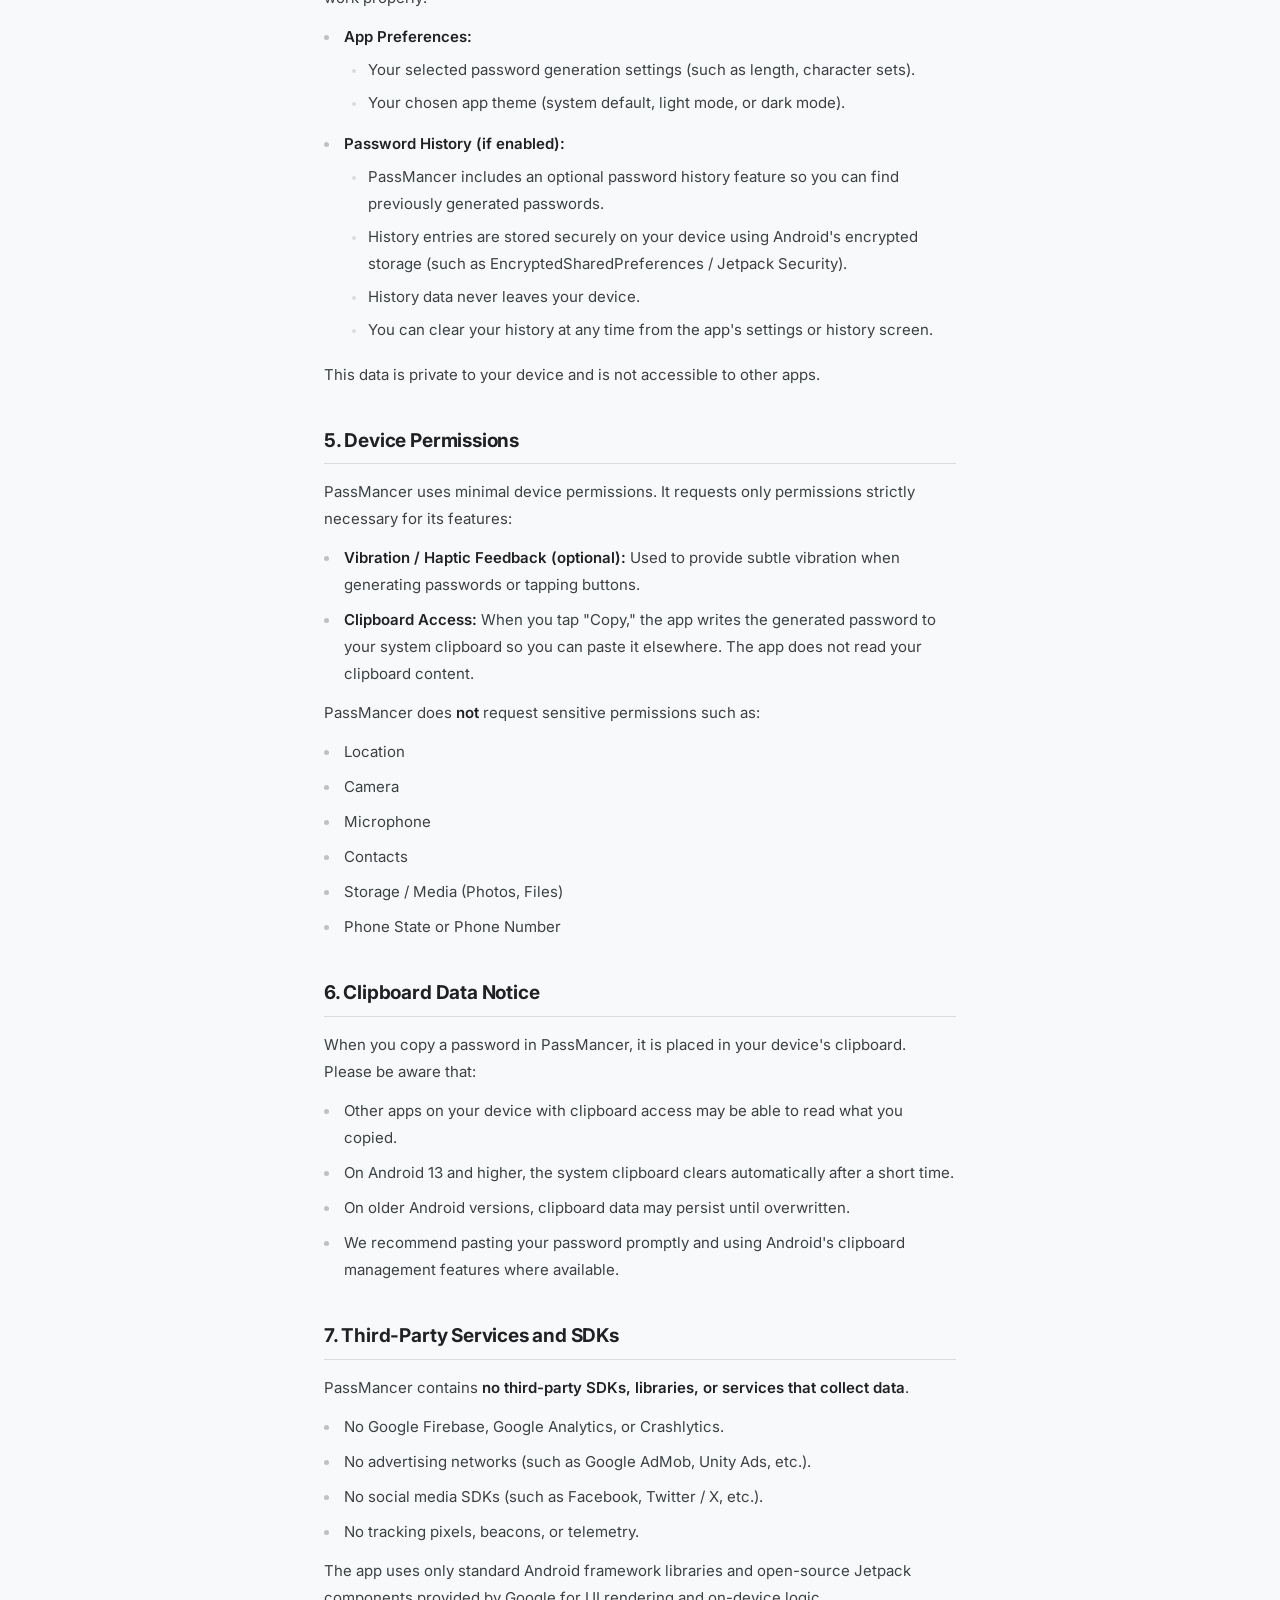
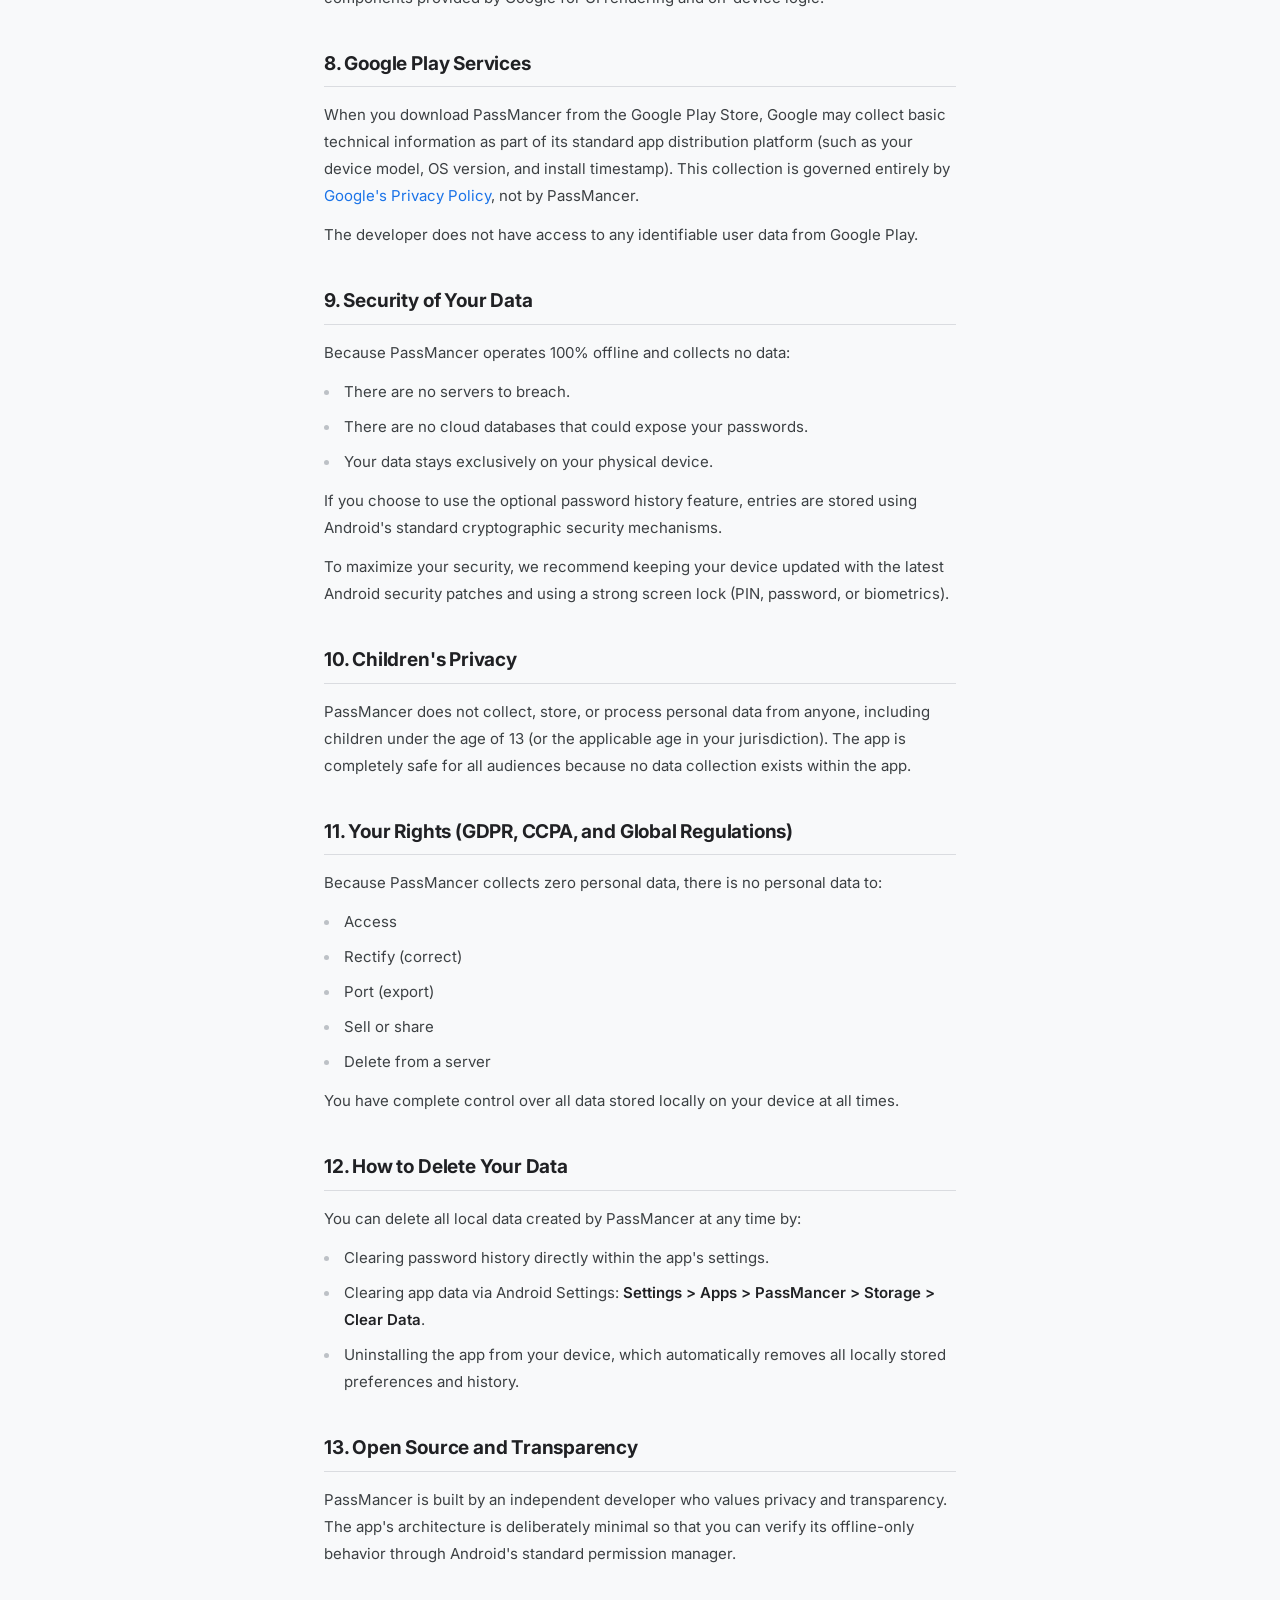
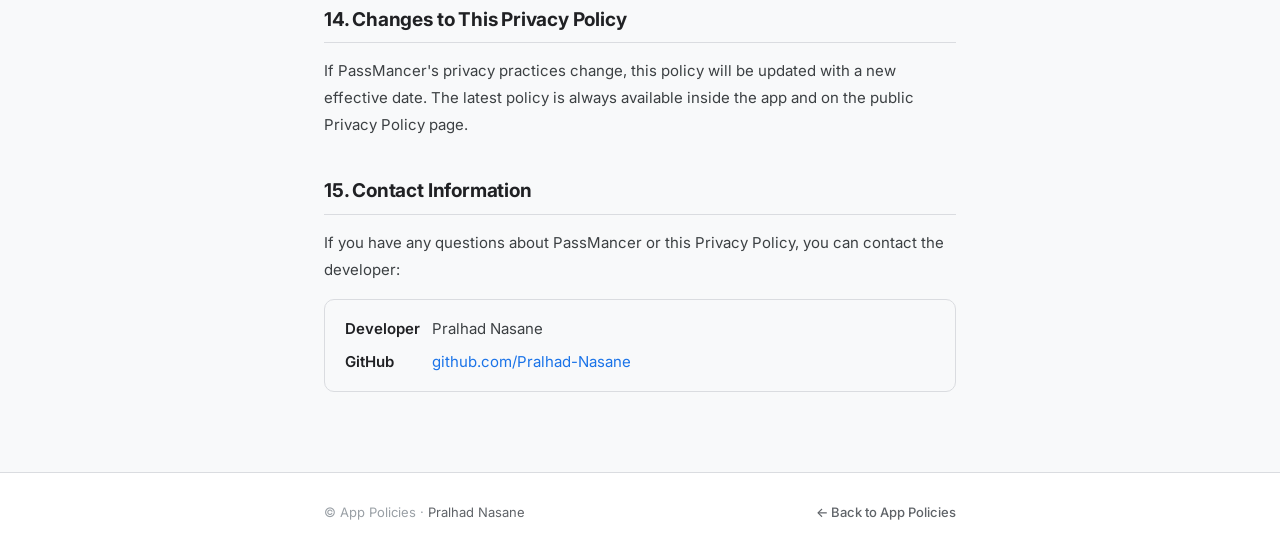
==== commit f4a68cb2: "Redesign website UI with clean typography and updated card layout" ====
--- a/passmancer/privacy-policy/index.html
+++ b/passmancer/privacy-policy/index.html
@@ -5,39 +5,30 @@
   <meta name="viewport" content="width=device-width, initial-scale=1.0">
   <meta name="description" content="Official Privacy Policy for PassMancer Android app — an offline password generator and strength analyzer created by Pralhad Nasane.">
   <meta name="author" content="Pralhad Nasane">
-  <meta name="theme-color" content="#f5f6f8">
+  <meta name="theme-color" content="#f8f9fa">
   <meta name="robots" content="index, follow">
 
-  <title>Privacy Policy for PassMancer</title>
-
-  <!-- Open Source Fonts: Inter & Material Symbols via Google Fonts -->
+  <title>Privacy Policy — PassMancer · App Policies</title>
+
   <link rel="preconnect" href="https://fonts.googleapis.com">
   <link rel="preconnect" href="https://fonts.gstatic.com" crossorigin>
   <link href="https://fonts.googleapis.com/css2?family=Inter:wght@400;500;600;700;800&display=swap" rel="stylesheet">
   <link href="https://fonts.googleapis.com/css2?family=Material+Symbols+Outlined:opsz,wght,FILL,GRAD@20..48,100..700,0..1,-50..200" rel="stylesheet">
 
-  <!-- Stylesheet -->
   <link rel="stylesheet" href="./styles.css">
 </head>
 <body>
 
-  <!-- Site Navigation Header -->
   <header class="site-header">
-    <div class="header-container">
-      <a href="./index.html" class="brand" aria-label="PassMancer Home">
-        <div class="brand-icon" aria-hidden="true">
-          <span class="material-symbols-outlined">shield_lock</span>
-        </div>
-        <span class="brand-title">PassMancer</span>
+    <div class="header-inner">
+      <a href="../../index.html" class="brand" aria-label="Back to App Policies">
+        <span class="brand-name">App Policies</span>
+        <span class="brand-sep">/</span>
+        <span class="brand-sub">PassMancer</span>
       </a>
-
-      <div class="header-nav">
-        <span class="header-badge">
-          <span class="header-badge-dot" aria-hidden="true"></span>
-          Privacy Policy
-        </span>
-        <a href="https://github.com/Pralhad-Nasane" target="_blank" rel="noopener noreferrer" class="nav-link" aria-label="Developer GitHub profile (opens in new tab)">
-          <svg xmlns="http://www.w3.org/2000/svg" width="16" height="16" viewBox="0 0 24 24" fill="none" stroke="currentColor" stroke-width="2" stroke-linecap="round" stroke-linejoin="round" aria-hidden="true">
+      <div class="header-actions">
+        <a href="https://github.com/Pralhad-Nasane" target="_blank" rel="noopener noreferrer" class="header-link" aria-label="Developer GitHub profile">
+          <svg xmlns="http://www.w3.org/2000/svg" width="15" height="15" viewBox="0 0 24 24" fill="none" stroke="currentColor" stroke-width="2" stroke-linecap="round" stroke-linejoin="round" aria-hidden="true">
             <path d="M9 19c-5 1.5-5-2.5-7-3m14 6v-3.87a3.37 3.37 0 0 0-.94-2.61c3.14-.35 6.44-1.54 6.44-7A5.44 5.44 0 0 0 20 4.77 5.07 5.07 0 0 0 19.91 1S18.73.65 16 2.48a13.38 13.38 0 0 0-7 0C6.27.65 5.09 1 5.09 1A5.07 5.07 0 0 0 5 4.77a5.44 5.44 0 0 0-1.5 3.78c0 5.42 3.3 6.61 6.44 7A3.37 3.37 0 0 0 9 18.13V22"/>
           </svg>
           <span>GitHub</span>
@@ -46,332 +37,204 @@
     </div>
   </header>
 
-  <!-- Main Content Container -->
   <main class="main-content">
-    <div class="policy-container">
-
-      <!-- Policy Header -->
-      <header class="policy-header">
-        <div class="policy-header-eyebrow">
-          <span class="material-symbols-outlined" aria-hidden="true">policy</span>
-          Legal Document
-        </div>
-        <h1 class="policy-title">Privacy Policy for PassMancer</h1>
-
-        <div class="meta-badges">
-          <div class="meta-item">
-            <span>Effective Date:</span>
-            <strong>19 August 2026</strong>
+
+    <header class="page-header">
+      <h1 class="page-title">Privacy Policy for PassMancer</h1>
+      <div class="page-meta">
+        <span>Effective <strong>19 August 2026</strong></span>
+        <span class="meta-dot" aria-hidden="true"></span>
+        <span>Applies to current version of PassMancer</span>
+      </div>
+    </header>
+
+    <article class="document">
+
+      <div class="document-intro">
+        <p><strong>PassMancer</strong> is an offline password generator and strength analyzer created by Pralhad Nasane.</p>
+        <p>Your privacy is fundamental to the app's design. This Privacy Policy explains how PassMancer operates with a strict <strong>zero-data-collection</strong> architecture.</p>
+        <p>By using PassMancer, you agree to the practices described in this policy.</p>
+      </div>
+
+      <section id="section-1" class="section">
+        <h2>1. What PassMancer Does</h2>
+        <p>PassMancer helps you:</p>
+        <ul>
+          <li>Generate strong, random passwords on your device.</li>
+          <li>Analyze the strength and entropy of passwords.</li>
+          <li>Estimate password cracking times using local mathematical formulas.</li>
+          <li>Temporarily store password history on your device (optional).</li>
+        </ul>
+        <p>All features run entirely on your phone.</p>
+      </section>
+
+      <section id="section-2" class="section">
+        <h2>2. Information PassMancer Collects</h2>
+        <p><strong>PassMancer collects zero personal data.</strong></p>
+        <ul>
+          <li><strong>No Accounts:</strong> You do not need to create an account, log in, or provide an email address.</li>
+          <li><strong>No Personal Information:</strong> The app does not ask for or collect your name, phone number, contacts, location, or device identifiers.</li>
+          <li><strong>No Analytics:</strong> The app does not track what you click, how often you use the app, or what features you use.</li>
+          <li><strong>No Crash Reports:</strong> The app does not send error logs or crash reports over the internet.</li>
+          <li><strong>No Advertising:</strong> The app contains no ads, ad trackers, or advertising SDKs.</li>
+        </ul>
+      </section>
+
+      <section id="section-3" class="section">
+        <h2>3. Internet and Network Access</h2>
+        <p><strong>PassMancer does not request the Android INTERNET permission and does not use network connections.</strong></p>
+        <ul>
+          <li>The app cannot connect to the internet.</li>
+          <li>The app cannot send data to any server, third party, or cloud service.</li>
+          <li>The app cannot receive data from the internet.</li>
+          <li>All calculations and password generation happen 100% offline on your device.</li>
+        </ul>
+      </section>
+
+      <section id="section-4" class="section">
+        <h2>4. On-Device Data Storage</h2>
+        <p>PassMancer may store small amounts of data locally on your device to make the app work properly:</p>
+        <ul>
+          <li>
+            <strong>App Preferences:</strong>
+            <ul>
+              <li>Your selected password generation settings (such as length, character sets).</li>
+              <li>Your chosen app theme (system default, light mode, or dark mode).</li>
+            </ul>
+          </li>
+          <li>
+            <strong>Password History (if enabled):</strong>
+            <ul>
+              <li>PassMancer includes an optional password history feature so you can find previously generated passwords.</li>
+              <li>History entries are stored securely on your device using Android's encrypted storage (such as EncryptedSharedPreferences / Jetpack Security).</li>
+              <li>History data never leaves your device.</li>
+              <li>You can clear your history at any time from the app's settings or history screen.</li>
+            </ul>
+          </li>
+        </ul>
+        <p>This data is private to your device and is not accessible to other apps.</p>
+      </section>
+
+      <section id="section-5" class="section">
+        <h2>5. Device Permissions</h2>
+        <p>PassMancer uses minimal device permissions. It requests only permissions strictly necessary for its features:</p>
+        <ul>
+          <li><strong>Vibration / Haptic Feedback (optional):</strong> Used to provide subtle vibration when generating passwords or tapping buttons.</li>
+          <li><strong>Clipboard Access:</strong> When you tap "Copy," the app writes the generated password to your system clipboard so you can paste it elsewhere. The app does not read your clipboard content.</li>
+        </ul>
+        <p>PassMancer does <strong>not</strong> request sensitive permissions such as:</p>
+        <ul>
+          <li>Location</li>
+          <li>Camera</li>
+          <li>Microphone</li>
+          <li>Contacts</li>
+          <li>Storage / Media (Photos, Files)</li>
+          <li>Phone State or Phone Number</li>
+        </ul>
+      </section>
+
+      <section id="section-6" class="section">
+        <h2>6. Clipboard Data Notice</h2>
+        <p>When you copy a password in PassMancer, it is placed in your device's clipboard. Please be aware that:</p>
+        <ul>
+          <li>Other apps on your device with clipboard access may be able to read what you copied.</li>
+          <li>On Android 13 and higher, the system clipboard clears automatically after a short time.</li>
+          <li>On older Android versions, clipboard data may persist until overwritten.</li>
+          <li>We recommend pasting your password promptly and using Android's clipboard management features where available.</li>
+        </ul>
+      </section>
+
+      <section id="section-7" class="section">
+        <h2>7. Third-Party Services and SDKs</h2>
+        <p>PassMancer contains <strong>no third-party SDKs, libraries, or services that collect data</strong>.</p>
+        <ul>
+          <li>No Google Firebase, Google Analytics, or Crashlytics.</li>
+          <li>No advertising networks (such as Google AdMob, Unity Ads, etc.).</li>
+          <li>No social media SDKs (such as Facebook, Twitter / X, etc.).</li>
+          <li>No tracking pixels, beacons, or telemetry.</li>
+        </ul>
+        <p>The app uses only standard Android framework libraries and open-source Jetpack components provided by Google for UI rendering and on-device logic.</p>
+      </section>
+
+      <section id="section-8" class="section">
+        <h2>8. Google Play Services</h2>
+        <p>When you download PassMancer from the Google Play Store, Google may collect basic technical information as part of its standard app distribution platform (such as your device model, OS version, and install timestamp). This collection is governed entirely by <a href="https://policies.google.com/privacy" target="_blank" rel="noopener noreferrer">Google's Privacy Policy</a>, not by PassMancer.</p>
+        <p>The developer does not have access to any identifiable user data from Google Play.</p>
+      </section>
+
+      <section id="section-9" class="section">
+        <h2>9. Security of Your Data</h2>
+        <p>Because PassMancer operates 100% offline and collects no data:</p>
+        <ul>
+          <li>There are no servers to breach.</li>
+          <li>There are no cloud databases that could expose your passwords.</li>
+          <li>Your data stays exclusively on your physical device.</li>
+        </ul>
+        <p>If you choose to use the optional password history feature, entries are stored using Android's standard cryptographic security mechanisms.</p>
+        <p>To maximize your security, we recommend keeping your device updated with the latest Android security patches and using a strong screen lock (PIN, password, or biometrics).</p>
+      </section>
+
+      <section id="section-10" class="section">
+        <h2>10. Children's Privacy</h2>
+        <p>PassMancer does not collect, store, or process personal data from anyone, including children under the age of 13 (or the applicable age in your jurisdiction). The app is completely safe for all audiences because no data collection exists within the app.</p>
+      </section>
+
+      <section id="section-11" class="section">
+        <h2>11. Your Rights (GDPR, CCPA, and Global Regulations)</h2>
+        <p>Because PassMancer collects zero personal data, there is no personal data to:</p>
+        <ul>
+          <li>Access</li>
+          <li>Rectify (correct)</li>
+          <li>Port (export)</li>
+          <li>Sell or share</li>
+          <li>Delete from a server</li>
+        </ul>
+        <p>You have complete control over all data stored locally on your device at all times.</p>
+      </section>
+
+      <section id="section-12" class="section">
+        <h2>12. How to Delete Your Data</h2>
+        <p>You can delete all local data created by PassMancer at any time by:</p>
+        <ul>
+          <li>Clearing password history directly within the app's settings.</li>
+          <li>Clearing app data via Android Settings: <strong>Settings &gt; Apps &gt; PassMancer &gt; Storage &gt; Clear Data</strong>.</li>
+          <li>Uninstalling the app from your device, which automatically removes all locally stored preferences and history.</li>
+        </ul>
+      </section>
+
+      <section id="section-13" class="section">
+        <h2>13. Open Source and Transparency</h2>
+        <p>PassMancer is built by an independent developer who values privacy and transparency. The app's architecture is deliberately minimal so that you can verify its offline-only behavior through Android's standard permission manager.</p>
+      </section>
+
+      <section id="section-14" class="section">
+        <h2>14. Changes to This Privacy Policy</h2>
+        <p>If PassMancer's privacy practices change, this policy will be updated with a new effective date. The latest policy is always available inside the app and on the public Privacy Policy page.</p>
+      </section>
+
+      <section id="section-15" class="section">
+        <h2>15. Contact Information</h2>
+        <p>If you have any questions about PassMancer or this Privacy Policy, you can contact the developer:</p>
+        <div class="contact-card">
+          <div class="contact-row">
+            <span class="contact-label">Developer</span>
+            <span>Pralhad Nasane</span>
           </div>
-          <span class="meta-divider" aria-hidden="true"></span>
-          <div class="meta-item">
-            <span>Applicability:</span>
-            <strong>Current version of PassMancer</strong>
+          <div class="contact-row">
+            <span class="contact-label">GitHub</span>
+            <a href="https://github.com/Pralhad-Nasane" target="_blank" rel="noopener noreferrer">github.com/Pralhad-Nasane</a>
           </div>
         </div>
-      </header>
-
-      <!-- Trust & Privacy Highlights -->
-      <section class="highlights-grid" aria-label="Key Privacy Guarantees">
-        <div class="highlight-card">
-          <div class="highlight-icon" aria-hidden="true">
-            <span class="material-symbols-outlined">lock</span>
-          </div>
-          <div class="highlight-content">
-            <span class="highlight-title">Zero Data Collection</span>
-            <span class="highlight-desc">No accounts, tracking, ads, or analytics.</span>
-          </div>
-        </div>
-
-        <div class="highlight-card">
-          <div class="highlight-icon" aria-hidden="true">
-            <span class="material-symbols-outlined">wifi_off</span>
-          </div>
-          <div class="highlight-content">
-            <span class="highlight-title">100% Offline</span>
-            <span class="highlight-desc">No INTERNET permission requested.</span>
-          </div>
-        </div>
-
-        <div class="highlight-card">
-          <div class="highlight-icon" aria-hidden="true">
-            <span class="material-symbols-outlined">smartphone</span>
-          </div>
-          <div class="highlight-content">
-            <span class="highlight-title">Device-Only Processing</span>
-            <span class="highlight-desc">All algorithms run locally on your phone.</span>
-          </div>
-        </div>
-      </section>
-
-      <!-- Document Content Card -->
-      <article class="document-card">
-        
-        <!-- Introduction -->
-        <header class="document-intro">
-          <p class="lead">PassMancer is an offline password generator and strength analyzer created by Pralhad Nasane.</p>
-          <p>Your privacy is fundamental to the app's design. This Privacy Policy explains how PassMancer operates with a strict <strong>zero-data-collection</strong> architecture.</p>
-          <p>By using PassMancer, you agree to the practices described in this policy.</p>
-        </header>
-
-        <!-- Section 1 -->
-        <section id="section-1" class="policy-section">
-          <h2 class="section-heading">
-            <span class="section-number">1.</span>
-            <span>What PassMancer Does</span>
-          </h2>
-          <p>PassMancer helps you:</p>
-          <ul class="policy-list">
-            <li>Generate strong, random passwords on your device.</li>
-            <li>Analyze the strength and entropy of passwords.</li>
-            <li>Estimate password cracking times using local mathematical formulas.</li>
-            <li>Temporarily store password history on your device (optional).</li>
-          </ul>
-          <p>All features run entirely on your phone.</p>
-        </section>
-
-        <!-- Section 2 -->
-        <section id="section-2" class="policy-section">
-          <h2 class="section-heading">
-            <span class="section-number">2.</span>
-            <span>Information PassMancer Collects</span>
-          </h2>
-          <p><strong>PassMancer collects zero personal data.</strong></p>
-          <ul class="policy-list">
-            <li><strong>No Accounts:</strong> You do not need to create an account, log in, or provide an email address.</li>
-            <li><strong>No Personal Information:</strong> The app does not ask for or collect your name, phone number, contacts, location, or device identifiers.</li>
-            <li><strong>No Analytics:</strong> The app does not track what you click, how often you use the app, or what features you use.</li>
-            <li><strong>No Crash Reports:</strong> The app does not send error logs or crash reports over the internet.</li>
-            <li><strong>No Advertising:</strong> The app contains no ads, ad trackers, or advertising SDKs.</li>
-          </ul>
-        </section>
-
-        <!-- Section 3 -->
-        <section id="section-3" class="policy-section">
-          <h2 class="section-heading">
-            <span class="section-number">3.</span>
-            <span>Internet and Network Access</span>
-          </h2>
-          <p><strong>PassMancer does not request the Android INTERNET permission and does not use network connections.</strong></p>
-          <ul class="policy-list">
-            <li>The app cannot connect to the internet.</li>
-            <li>The app cannot send data to any server, third party, or cloud service.</li>
-            <li>The app cannot receive data from the internet.</li>
-            <li>All calculations and password generation happen 100% offline on your device.</li>
-          </ul>
-        </section>
-
-        <!-- Section 4 -->
-        <section id="section-4" class="policy-section">
-          <h2 class="section-heading">
-            <span class="section-number">4.</span>
-            <span>On-Device Data Storage</span>
-          </h2>
-          <p>PassMancer may store small amounts of data locally on your device to make the app work properly:</p>
-          <ul class="policy-list">
-            <li>
-              <strong>App Preferences:</strong>
-              <ul class="nested-list">
-                <li>Your selected password generation settings (such as length, character sets).</li>
-                <li>Your chosen app theme (system default, light mode, or dark mode).</li>
-              </ul>
-            </li>
-            <li>
-              <strong>Password History (if enabled):</strong>
-              <ul class="nested-list">
-                <li>PassMancer includes an optional password history feature so you can find previously generated passwords.</li>
-                <li>History entries are stored securely on your device using Android's encrypted storage (such as EncryptedSharedPreferences / Jetpack Security).</li>
-                <li>History data never leaves your device.</li>
-                <li>You can clear your history at any time from the app's settings or history screen.</li>
-              </ul>
-            </li>
-          </ul>
-          <p>This data is private to your device and is not accessible to other apps.</p>
-        </section>
-
-        <!-- Section 5 -->
-        <section id="section-5" class="policy-section">
-          <h2 class="section-heading">
-            <span class="section-number">5.</span>
-            <span>Device Permissions</span>
-          </h2>
-          <p>PassMancer uses minimal device permissions. It requests only permissions strictly necessary for its features:</p>
-          <ul class="policy-list">
-            <li><strong>Vibration / Haptic Feedback (optional):</strong> Used to provide subtle vibration when generating passwords or tapping buttons.</li>
-            <li><strong>Clipboard Access:</strong> When you tap "Copy," the app writes the generated password to your system clipboard so you can paste it elsewhere. The app does not read your clipboard content.</li>
-          </ul>
-          <p>PassMancer does <strong>not</strong> request sensitive permissions such as:</p>
-          <ul class="policy-list">
-            <li>Location</li>
-            <li>Camera</li>
-            <li>Microphone</li>
-            <li>Contacts</li>
-            <li>Storage / Media (Photos, Files)</li>
-            <li>Phone State or Phone Number</li>
-          </ul>
-        </section>
-
-        <!-- Section 6 -->
-        <section id="section-6" class="policy-section">
-          <h2 class="section-heading">
-            <span class="section-number">6.</span>
-            <span>Clipboard Data Notice</span>
-          </h2>
-          <p>When you copy a password in PassMancer, it is placed in your device's clipboard. Please be aware that:</p>
-          <ul class="policy-list">
-            <li>Other apps on your device with clipboard access may be able to read what you copied.</li>
-            <li>On Android 13 and higher, the system clipboard clears automatically after a short time.</li>
-            <li>On older Android versions, clipboard data may persist until overwritten.</li>
-            <li>We recommend pasting your password promptly and using Android's clipboard management features where available.</li>
-          </ul>
-        </section>
-
-        <!-- Section 7 -->
-        <section id="section-7" class="policy-section">
-          <h2 class="section-heading">
-            <span class="section-number">7.</span>
-            <span>Third-Party Services and SDKs</span>
-          </h2>
-          <p>PassMancer contains <strong>no third-party SDKs, libraries, or services that collect data</strong>.</p>
-          <ul class="policy-list">
-            <li>No Google Firebase, Google Analytics, or Crashlytics.</li>
-            <li>No advertising networks (such as Google AdMob, Unity Ads, etc.).</li>
-            <li>No social media SDKs (such as Facebook, Twitter / X, etc.).</li>
-            <li>No tracking pixels, beacons, or telemetry.</li>
-          </ul>
-          <p>The app uses only standard Android framework libraries and open-source Jetpack components provided by Google for UI rendering and on-device logic.</p>
-        </section>
-
-        <!-- Section 8 -->
-        <section id="section-8" class="policy-section">
-          <h2 class="section-heading">
-            <span class="section-number">8.</span>
-            <span>Google Play Services</span>
-          </h2>
-          <p>When you download PassMancer from the Google Play Store, Google may collect basic technical information as part of its standard app distribution platform (such as your device model, OS version, and install timestamp). This collection is governed entirely by <a href="https://policies.google.com/privacy" target="_blank" rel="noopener noreferrer">Google's Privacy Policy</a>, not by PassMancer.</p>
-          <p>The developer does not have access to any identifiable user data from Google Play.</p>
-        </section>
-
-        <!-- Section 9 -->
-        <section id="section-9" class="policy-section">
-          <h2 class="section-heading">
-            <span class="section-number">9.</span>
-            <span>Security of Your Data</span>
-          </h2>
-          <p>Because PassMancer operates 100% offline and collects no data:</p>
-          <ul class="policy-list">
-            <li>There are no servers to breach.</li>
-            <li>There are no cloud databases that could expose your passwords.</li>
-            <li>Your data stays exclusively on your physical device.</li>
-          </ul>
-          <p>If you choose to use the optional password history feature, entries are stored using Android's standard cryptographic security mechanisms.</p>
-          <p>To maximize your security, we recommend keeping your device updated with the latest Android security patches and using a strong screen lock (PIN, password, or biometrics).</p>
-        </section>
-
-        <!-- Section 10 -->
-        <section id="section-10" class="policy-section">
-          <h2 class="section-heading">
-            <span class="section-number">10.</span>
-            <span>Children's Privacy</span>
-          </h2>
-          <p>PassMancer does not collect, store, or process personal data from anyone, including children under the age of 13 (or the applicable age in your jurisdiction). The app is completely safe for all audiences because no data collection exists within the app.</p>
-        </section>
-
-        <!-- Section 11 -->
-        <section id="section-11" class="policy-section">
-          <h2 class="section-heading">
-            <span class="section-number">11.</span>
-            <span>Your Rights (GDPR, CCPA, and Global Regulations)</span>
-          </h2>
-          <p>Because PassMancer collects zero personal data, there is no personal data to:</p>
-          <ul class="policy-list">
-            <li>Access</li>
-            <li>Rectify (correct)</li>
-            <li>Port (export)</li>
-            <li>Sell or share</li>
-            <li>Delete from a server</li>
-          </ul>
-          <p>You have complete control over all data stored locally on your device at all times.</p>
-        </section>
-
-        <!-- Section 12 -->
-        <section id="section-12" class="policy-section">
-          <h2 class="section-heading">
-            <span class="section-number">12.</span>
-            <span>How to Delete Your Data</span>
-          </h2>
-          <p>You can delete all local data created by PassMancer at any time by:</p>
-          <ul class="policy-list">
-            <li>Clearing password history directly within the app's settings.</li>
-            <li>Clearing app data via Android Settings: <strong>Settings &gt; Apps &gt; PassMancer &gt; Storage &gt; Clear Data</strong>.</li>
-            <li>Uninstalling the app from your device, which automatically removes all locally stored preferences and history.</li>
-          </ul>
-        </section>
-
-        <!-- Section 13 -->
-        <section id="section-13" class="policy-section">
-          <h2 class="section-heading">
-            <span class="section-number">13.</span>
-            <span>Open Source and Transparency</span>
-          </h2>
-          <p>PassMancer is built by an independent developer who values privacy and transparency. The app's architecture is deliberately minimal so that you can verify its offline-only behavior through Android's standard permission manager.</p>
-        </section>
-
-        <!-- Section 14 -->
-        <section id="section-14" class="policy-section">
-          <h2 class="section-heading">
-            <span class="section-number">14.</span>
-            <span>Changes to This Privacy Policy</span>
-          </h2>
-          <p>If PassMancer's privacy practices change, this policy will be updated with a new effective date. The latest policy is always available inside the app and on the public Privacy Policy page.</p>
-        </section>
-
-        <!-- Section 15 -->
-        <section id="section-15" class="policy-section">
-          <h2 class="section-heading">
-            <span class="section-number">15.</span>
-            <span>Contact Information</span>
-          </h2>
-          <p>If you have any questions about PassMancer or this Privacy Policy, you can contact the developer:</p>
-          <div class="contact-card">
-            <div class="contact-row">
-              <span class="contact-label">Developer:</span>
-              <span class="contact-value">Pralhad Nasane</span>
-            </div>
-            <div class="contact-row">
-              <span class="contact-label">GitHub:</span>
-              <span class="contact-value">
-                <a href="https://github.com/Pralhad-Nasane" target="_blank" rel="noopener noreferrer" class="inline-link">
-                  <span>https://github.com/Pralhad-Nasane</span>
-                  <span class="material-symbols-outlined" aria-hidden="true">north_east</span>
-                </a>
-              </span>
-            </div>
-          </div>
-        </section>
-
-      </article>
-
-    </div>
+      </section>
+
+    </article>
+
   </main>
 
-  <!-- Site Footer -->
   <footer class="site-footer">
-    <div class="footer-container">
-      <div class="footer-brand">
-        <div class="brand-icon" aria-hidden="true">
-          <span class="material-symbols-outlined">shield_lock</span>
-        </div>
-        <span>PassMancer</span>
-      </div>
-      <nav class="footer-nav" aria-label="Footer navigation">
-        <a href="#section-1" class="footer-link">Features</a>
-        <a href="#section-2" class="footer-link">Data Collection</a>
-        <a href="#section-3" class="footer-link">Offline Security</a>
-        <a href="#section-12" class="footer-link">Data Deletion</a>
-        <a href="#section-15" class="footer-link">Contact</a>
-      </nav>
-      <p class="footer-copy">&copy; PassMancer &bull; Created by Pralhad Nasane. All rights reserved.</p>
+    <div class="footer-inner">
+      <span class="footer-text">&copy; App Policies · <a href="https://github.com/Pralhad-Nasane" target="_blank" rel="noopener noreferrer">Pralhad Nasane</a></span>
+      <a href="../../index.html" class="footer-link">← Back to App Policies</a>
     </div>
   </footer>
 
--- a/passmancer/privacy-policy/styles.css
+++ b/passmancer/privacy-policy/styles.css
@@ -1,54 +1,16 @@
 :root {
-  --bg-page: #f5f6f8;
-  --bg-surface: #ffffff;
-  --bg-surface-subtle: #eceef1;
-  --bg-surface-container: #f0f2f5;
-  --bg-surface-hover: #e4e7eb;
-
-  /* Text & Contrast Tokens */
-  --text-primary: #111827;      /* Deep charcoal */
-  --text-secondary: #4b5563;    /* Slate gray */
-  --text-muted: #6b7280;        /* Muted neutral gray */
-  --text-tertiary: #9ca3af;     /* Subtle gray */
-
-  /* Neutral Interactive & Action Tokens */
-  --btn-bg: #18181b;
-  --btn-bg-hover: #27272a;
-  --btn-bg-active: #09090b;
-  --btn-text: #f9fafb;
-
-  /* Borders & Dividers */
-  --border-subtle: #e5e7eb;
-  --border-medium: #d1d5db;
-  --border-strong: #9ca3af;
-  --divider: #f0f2f5;
-
-  /* Badge & Chip Tokens */
-  --badge-bg: #e5e7eb;
-  --badge-text: #1f2937;
-  --badge-border: #d1d5db;
-
-  /* Typography */
-  --font-family: 'Inter', -apple-system, BlinkMacSystemFont, 'Segoe UI', Roboto, Helvetica, Arial, sans-serif;
-  --font-mono: ui-monospace, SFMono-Regular, Menlo, Monaco, Consolas, monospace;
-
-  /* Radii */
-  --radius-xs: 4px;
-  --radius-sm: 8px;
-  --radius-md: 14px;
-  --radius-lg: 20px;
-  --radius-xl: 26px;
-  --radius-full: 9999px;
-
-  /* Shadows */
-  --shadow-xs: 0 1px 2px 0 rgba(17, 24, 39, 0.04);
-  --shadow-sm: 0 1px 3px 0 rgba(17, 24, 39, 0.05), 0 1px 2px -1px rgba(17, 24, 39, 0.03);
-  --shadow-md: 0 4px 6px -1px rgba(17, 24, 39, 0.04), 0 2px 4px -2px rgba(17, 24, 39, 0.02);
-
-  /* Layout */
-  --max-width-content: 780px;
-  --max-width-container: 880px;
-  --transition: 0.18s ease;
+  --ink: #202124;
+  --ink-secondary: #3c4043;
+  --ink-muted: #5f6368;
+  --ink-faint: #9aa0a6;
+  --surface: #ffffff;
+  --canvas: #f8f9fa;
+  --border: #dadce0;
+  --border-hover: #bdc1c6;
+  --accent: #1a73e8;
+  --font: 'Inter', -apple-system, BlinkMacSystemFont, 'Segoe UI', sans-serif;
+  --max-w: 680px;
+  --ease: cubic-bezier(0.2, 0, 0, 1);
 }
 
 *, *::before, *::after {
@@ -58,32 +20,27 @@
 }
 
 html {
-  font-family: var(--font-family);
+  font-family: var(--font);
   font-size: 16px;
-  line-height: 1.6;
-  color: var(--text-primary);
-  background-color: var(--bg-page);
+  line-height: 1.7;
+  color: var(--ink);
+  background: var(--canvas);
   -webkit-font-smoothing: antialiased;
   -moz-osx-font-smoothing: grayscale;
   text-rendering: optimizeLegibility;
   scroll-behavior: smooth;
-  overflow-x: hidden;
 }
 
 body {
   min-height: 100vh;
   display: flex;
   flex-direction: column;
-  color: var(--text-secondary);
-  background-color: var(--bg-page);
   overflow-x: hidden;
-  overflow-wrap: break-word;
-  word-wrap: break-word;
 }
 
 ::selection {
-  background-color: #e5e7eb;
-  color: #111827;
+  background: var(--ink);
+  color: var(--surface);
 }
 
 .material-symbols-outlined {
@@ -96,731 +53,375 @@
   text-transform: none;
   display: inline-block;
   white-space: nowrap;
-  word-wrap: normal;
   direction: ltr;
   -webkit-font-feature-settings: 'liga';
   -webkit-font-smoothing: antialiased;
   vertical-align: middle;
 }
 
-/* Navigation Header */
+/* ─── Header ─── */
 .site-header {
   position: sticky;
   top: 0;
-  z-index: 50;
-  background-color: rgba(245, 246, 248, 0.94);
-  backdrop-filter: blur(12px);
-  -webkit-backdrop-filter: blur(12px);
-  border-bottom: 1px solid var(--border-subtle);
-  transition: border-color var(--transition);
-}
-
-.header-container {
-  max-width: var(--max-width-container);
+  z-index: 100;
+  background: rgba(248, 249, 250, 0.88);
+  backdrop-filter: blur(20px);
+  -webkit-backdrop-filter: blur(20px);
+  border-bottom: 1px solid var(--border);
+}
+
+.header-inner {
+  max-width: var(--max-w);
   margin: 0 auto;
-  padding: 0.875rem 1.5rem;
+  padding: 0.8125rem 1.5rem;
+  display: flex;
+  align-items: center;
+  justify-content: space-between;
+}
+
+.brand {
+  display: inline-flex;
+  align-items: center;
+  gap: 0.375rem;
+  text-decoration: none;
+  color: var(--ink);
+  font-weight: 700;
+  font-size: 1rem;
+  letter-spacing: -0.02em;
+  transition: opacity 0.15s ease;
+}
+
+.brand:hover {
+  opacity: 0.7;
+}
+
+.brand-name {
+  color: var(--ink-muted);
+  font-weight: 600;
+}
+
+.brand-sep {
+  color: var(--ink-faint);
+  font-weight: 400;
+}
+
+.brand-sub {
+  color: var(--ink);
+  font-weight: 700;
+}
+
+.header-actions {
+  display: flex;
+  align-items: center;
+  gap: 0.5rem;
+}
+
+.header-link {
+  display: inline-flex;
+  align-items: center;
+  gap: 0.35rem;
+  font-size: 0.8125rem;
+  font-weight: 500;
+  color: var(--ink-muted);
+  text-decoration: none;
+  padding: 0.375rem 0.6875rem;
+  border-radius: 8px;
+  border: 1px solid transparent;
+  transition: all 0.15s ease;
+}
+
+.header-link:hover {
+  color: var(--ink);
+  background: var(--surface);
+  border-color: var(--border);
+}
+
+.header-link svg {
+  flex-shrink: 0;
+}
+
+/* ─── Main Content ─── */
+.main-content {
+  flex: 1;
+  max-width: var(--max-w);
+  width: 100%;
+  margin: 0 auto;
+  padding: 3.5rem 1.5rem 5rem;
+}
+
+/* ─── Page Header ─── */
+.page-header {
+  margin-bottom: 2.5rem;
+  padding-bottom: 2rem;
+  border-bottom: 1px solid var(--border);
+}
+
+.page-title {
+  font-size: clamp(1.75rem, 4vw, 2.25rem);
+  font-weight: 800;
+  color: var(--ink);
+  line-height: 1.15;
+  letter-spacing: -0.03em;
+  margin-bottom: 0.875rem;
+}
+
+.page-meta {
+  display: flex;
+  flex-wrap: wrap;
+  align-items: center;
+  gap: 0.5rem;
+  font-size: 0.875rem;
+  color: var(--ink-muted);
+}
+
+.page-meta strong {
+  color: var(--ink-secondary);
+  font-weight: 600;
+}
+
+.meta-dot {
+  width: 3px;
+  height: 3px;
+  border-radius: 50%;
+  background: var(--border-hover);
+  flex-shrink: 0;
+}
+
+/* ─── Document ─── */
+.document {
+  color: var(--ink-secondary);
+}
+
+.document-intro {
+  padding-bottom: 2rem;
+  margin-bottom: 2.5rem;
+  border-bottom: 1px solid var(--border);
+}
+
+.document-intro p {
+  font-size: 1rem;
+  line-height: 1.8;
+  margin-bottom: 0.75rem;
+}
+
+.document-intro p:last-child {
+  margin-bottom: 0;
+}
+
+/* ─── Sections ─── */
+.section {
+  margin-bottom: 2.5rem;
+}
+
+.section:last-of-type {
+  margin-bottom: 0;
+}
+
+.section h2 {
+  font-size: 1.1875rem;
+  font-weight: 700;
+  color: var(--ink);
+  line-height: 1.35;
+  letter-spacing: -0.01em;
+  margin-bottom: 0.875rem;
+  padding-bottom: 0.625rem;
+  border-bottom: 1px solid var(--border);
+}
+
+.section p {
+  font-size: 0.9375rem;
+  line-height: 1.8;
+  margin-bottom: 0.75rem;
+}
+
+.section p:last-child {
+  margin-bottom: 0;
+}
+
+.section strong {
+  font-weight: 600;
+  color: var(--ink);
+}
+
+/* ─── Lists ─── */
+.section ul {
+  list-style: none;
+  padding: 0;
+  margin: 0.75rem 0;
+  display: flex;
+  flex-direction: column;
+  gap: 0.5rem;
+}
+
+.section ul li {
+  position: relative;
+  padding-left: 1.25rem;
+  font-size: 0.9375rem;
+  line-height: 1.8;
+}
+
+.section ul li::before {
+  content: "";
+  position: absolute;
+  left: 0;
+  top: 0.75rem;
+  width: 5px;
+  height: 5px;
+  border-radius: 50%;
+  background: var(--border-hover);
+}
+
+.section ul ul {
+  padding-left: 0.5rem;
+  margin: 0.375rem 0;
+  gap: 0.375rem;
+}
+
+.section ul ul li {
+  padding-left: 1rem;
+  font-size: 0.9375rem;
+}
+
+.section ul ul li::before {
+  width: 4px;
+  height: 4px;
+  background: var(--border);
+  top: 0.8rem;
+}
+
+/* ─── Links ─── */
+a {
+  color: var(--accent);
+  text-decoration: none;
+  transition: color 0.15s ease;
+}
+
+a:hover {
+  text-decoration: underline;
+}
+
+a:focus-visible {
+  outline: 2px solid var(--accent);
+  outline-offset: 2px;
+  border-radius: 4px;
+}
+
+/* ─── Contact ─── */
+.contact-card {
+  margin-top: 1rem;
+  padding: 1rem 1.25rem;
+  background: var(--canvas);
+  border: 1px solid var(--border);
+  border-radius: 10px;
+  display: flex;
+  flex-direction: column;
+  gap: 0.5rem;
+}
+
+.contact-row {
+  display: flex;
+  align-items: center;
+  gap: 0.75rem;
+  font-size: 0.9375rem;
+}
+
+.contact-label {
+  font-weight: 600;
+  color: var(--ink);
+  min-width: 75px;
+  flex-shrink: 0;
+}
+
+/* ─── Footer ─── */
+.site-footer {
+  border-top: 1px solid var(--border);
+  background: var(--surface);
+  margin-top: auto;
+}
+
+.footer-inner {
+  max-width: var(--max-w);
+  margin: 0 auto;
+  padding: 1.75rem 1.5rem;
   display: flex;
   align-items: center;
   justify-content: space-between;
   gap: 1rem;
 }
 
-.brand {
-  display: flex;
-  align-items: center;
-  gap: 0.75rem;
+.footer-text {
+  font-size: 0.8125rem;
+  color: var(--ink-faint);
+}
+
+.footer-text a {
+  color: var(--ink-muted);
+}
+
+.footer-text a:hover {
+  color: var(--ink);
+}
+
+.footer-link {
+  font-size: 0.8125rem;
+  font-weight: 500;
+  color: var(--ink-muted);
   text-decoration: none;
-  color: var(--text-primary);
-  font-weight: 700;
-  font-size: 1.0625rem;
-  letter-spacing: -0.015em;
-  transition: opacity var(--transition);
-  flex-shrink: 0;
-}
-
-.brand:hover {
-  opacity: 0.85;
-}
-
-.brand-icon {
-  width: 32px;
-  height: 32px;
-  border-radius: var(--radius-sm);
-  background-color: var(--bg-surface-subtle);
-  border: 1px solid var(--border-subtle);
-  color: var(--text-primary);
-  display: flex;
-  align-items: center;
-  justify-content: center;
-  flex-shrink: 0;
-  overflow: hidden;
-}
-
-.brand-icon .material-symbols-outlined {
-  font-size: 18px;
-  color: var(--text-primary);
-}
-
-.brand-icon img {
-  width: 100%;
-  height: 100%;
-  object-fit: cover;
-  display: block;
-}
-
-.brand-title {
-  color: var(--text-primary);
-  font-weight: 700;
-}
-
-.header-badge {
-  display: inline-flex;
-  align-items: center;
-  gap: 0.375rem;
-  font-size: 0.75rem;
-  font-weight: 600;
-  color: var(--badge-text);
-  background-color: var(--badge-bg);
-  border: 1px solid var(--badge-border);
-  padding: 0.25rem 0.625rem;
-  border-radius: var(--radius-full);
-  letter-spacing: 0.02em;
-  white-space: nowrap;
-}
-
-.header-badge-dot {
-  width: 6px;
-  height: 6px;
-  border-radius: 50%;
-  background-color: var(--text-primary);
-  flex-shrink: 0;
-}
-
-.header-nav {
-  display: flex;
-  align-items: center;
-  gap: 0.75rem;
-}
-
-.nav-link {
-  display: inline-flex;
-  align-items: center;
-  gap: 0.375rem;
-  font-size: 0.875rem;
-  font-weight: 600;
-  color: var(--text-secondary);
-  text-decoration: none;
-  padding: 0.375rem 0.75rem;
-  border-radius: var(--radius-full);
-  background-color: var(--bg-surface);
-  border: 1px solid var(--border-subtle);
-  transition: all var(--transition);
-  white-space: nowrap;
-}
-
-.nav-link:hover {
-  color: var(--text-primary);
-  background-color: var(--bg-surface-hover);
-  border-color: var(--border-medium);
-}
-
-.nav-link .material-symbols-outlined {
-  font-size: 16px;
-  color: var(--text-muted);
-}
-
-/* Main Content Layout */
-.main-content {
-  flex: 1 0 auto;
-  max-width: var(--max-width-container);
-  width: 100%;
-  margin: 0 auto;
-  padding: 2.75rem 1.5rem 4.5rem;
-}
-
-.policy-container {
-  max-width: var(--max-width-content);
-  margin: 0 auto;
-  width: 100%;
-}
-
-/* Policy Document Header */
-.policy-header {
-  margin-bottom: 2rem;
-}
-
-.policy-header-eyebrow {
-  display: inline-flex;
-  align-items: center;
-  gap: 0.375rem;
-  font-size: 0.75rem;
-  font-weight: 700;
-  text-transform: uppercase;
-  letter-spacing: 0.08em;
-  color: var(--text-primary);
-  background-color: var(--bg-surface-subtle);
-  border: 1px solid var(--border-subtle);
-  padding: 0.25rem 0.625rem;
-  border-radius: var(--radius-full);
-  margin-bottom: 1rem;
-}
-
-.policy-header-eyebrow .material-symbols-outlined {
-  font-size: 14px;
-}
-
-.policy-title {
-  font-size: clamp(1.75rem, 4.5vw, 2.5rem);
-  font-weight: 800;
-  color: var(--text-primary);
-  line-height: 1.2;
-  letter-spacing: -0.03em;
-  margin-bottom: 1.25rem;
-}
-
-.meta-badges {
-  display: flex;
-  flex-wrap: wrap;
-  align-items: center;
-  gap: 0.75rem 1.25rem;
-  padding: 0.875rem 1.25rem;
-  background-color: var(--bg-surface);
-  border: 1px solid var(--border-subtle);
-  border-radius: var(--radius-lg);
-  margin-bottom: 1.75rem;
-  box-shadow: var(--shadow-xs);
-}
-
-.meta-item {
-  display: flex;
-  align-items: center;
-  gap: 0.375rem;
-  font-size: 0.875rem;
-  color: var(--text-secondary);
-}
-
-.meta-item strong {
-  color: var(--text-primary);
-  font-weight: 600;
-}
-
-.meta-divider {
-  width: 4px;
-  height: 4px;
-  border-radius: 50%;
-  background-color: var(--border-medium);
-  flex-shrink: 0;
-}
-
-/* Highlights Grid (Trust Cards) */
-.highlights-grid {
-  display: grid;
-  grid-template-columns: repeat(auto-fit, minmax(210px, 1fr));
-  gap: 0.875rem;
-  margin-bottom: 2rem;
-}
-
-.highlight-card {
-  display: flex;
-  align-items: flex-start;
-  gap: 0.875rem;
-  padding: 1.125rem 1.25rem;
-  background-color: var(--bg-surface);
-  border: 1px solid var(--border-subtle);
-  border-radius: var(--radius-lg);
-  box-shadow: var(--shadow-xs);
-  transition: all var(--transition);
-}
-
-.highlight-card:hover {
-  border-color: var(--border-medium);
-  box-shadow: var(--shadow-sm);
-}
-
-.highlight-icon {
-  width: 36px;
-  height: 36px;
-  border-radius: var(--radius-sm);
-  background-color: var(--bg-surface-subtle);
-  color: var(--text-primary);
-  display: flex;
-  align-items: center;
-  justify-content: center;
-  flex-shrink: 0;
-  border: 1px solid var(--border-subtle);
-}
-
-.highlight-icon .material-symbols-outlined {
-  font-size: 20px;
-  color: var(--text-primary);
-}
-
-.highlight-content {
-  display: flex;
-  flex-direction: column;
-}
-
-.highlight-title {
-  font-size: 0.875rem;
-  font-weight: 700;
-  color: var(--text-primary);
-  line-height: 1.35;
-  margin-bottom: 0.125rem;
-}
-
-.highlight-desc {
-  font-size: 0.78125rem;
-  color: var(--text-muted);
-  line-height: 1.4;
-}
-
-/* Document Surface Card */
-.document-card {
-  background-color: var(--bg-surface);
-  border: 1px solid var(--border-subtle);
-  border-radius: var(--radius-xl);
-  box-shadow: var(--shadow-sm);
-  padding: clamp(1.75rem, 4vw, 3rem);
-}
-
-.document-intro {
-  padding-bottom: 1.75rem;
-  border-bottom: 1px solid var(--border-subtle);
-  margin-bottom: 2rem;
-}
-
-.document-intro p {
-  font-size: 1.0625rem;
-  line-height: 1.75;
-  color: var(--text-secondary);
-  margin-bottom: 0.875rem;
-}
-
-.document-intro p:last-child {
-  margin-bottom: 0;
-}
-
-.document-intro p.lead {
-  font-weight: 600;
-  color: var(--text-primary);
-}
-
-/* Policy Sections */
-.policy-section {
-  padding-bottom: 2rem;
-  margin-bottom: 2rem;
-  border-bottom: 1px solid var(--border-subtle);
-}
-
-.policy-section:last-of-type {
-  border-bottom: none;
-  padding-bottom: 0;
-  margin-bottom: 0;
-}
-
-.section-heading {
-  font-size: 1.25rem;
-  font-weight: 700;
-  color: var(--text-primary);
-  line-height: 1.35;
-  letter-spacing: -0.015em;
-  margin-bottom: 1rem;
-  display: flex;
-  align-items: center;
-  gap: 0.625rem;
-}
-
-.section-number {
-  display: inline-flex;
-  align-items: center;
-  justify-content: center;
-  min-width: 28px;
-  height: 26px;
-  padding: 0 6px;
-  font-size: 0.75rem;
-  font-weight: 700;
-  color: var(--text-primary);
-  background-color: var(--bg-surface-subtle);
-  border: 1px solid var(--border-subtle);
-  border-radius: var(--radius-sm);
-  flex-shrink: 0;
-}
-
-.policy-section p {
-  font-size: 1rem;
-  line-height: 1.75;
-  color: var(--text-secondary);
-  margin-bottom: 1rem;
-}
-
-.policy-section p:last-child {
-  margin-bottom: 0;
-}
-
-.policy-section strong {
-  font-weight: 600;
-  color: var(--text-primary);
-}
-
-/* Lists */
-.policy-list {
-  list-style: none;
-  padding-left: 0;
-  margin: 1rem 0;
-  display: flex;
-  flex-direction: column;
-  gap: 0.625rem;
-}
-
-.policy-list li {
-  position: relative;
-  padding-left: 1.5rem;
-  font-size: 1rem;
-  line-height: 1.75;
-  color: var(--text-secondary);
-}
-
-.policy-list li::before {
-  content: "";
-  position: absolute;
-  left: 0.25rem;
-  top: 0.6875rem;
-  width: 6px;
-  height: 6px;
-  border-radius: 50%;
-  background-color: var(--text-primary);
-}
-
-.nested-list {
-  list-style: none;
-  padding-left: 1rem;
-  margin: 0.5rem 0 0.5rem 0;
-  display: flex;
-  flex-direction: column;
-  gap: 0.5rem;
-}
-
-.nested-list li {
-  position: relative;
-  padding-left: 1.25rem;
-  font-size: 1rem;
-  line-height: 1.75;
-  color: var(--text-secondary);
-}
-
-.nested-list li::before {
-  content: "";
-  position: absolute;
-  left: 0.125rem;
-  top: 0.725rem;
-  width: 4px;
-  height: 4px;
-  border-radius: 50%;
-  background-color: var(--border-strong);
-}
-
-/* Links & Interactive Elements */
-a {
-  color: var(--text-primary);
-  text-decoration: underline;
-  text-decoration-thickness: 1px;
-  text-underline-offset: 3px;
-  transition: color var(--transition), text-decoration-color var(--transition);
-}
-
-a:hover {
-  color: var(--text-secondary);
-  text-decoration-color: var(--text-secondary);
-}
-
-.inline-link {
-  display: inline-flex;
-  align-items: center;
-  gap: 0.25rem;
-  font-weight: 500;
-  word-break: break-all;
-}
-
-.inline-link .material-symbols-outlined {
-  font-size: 15px;
-  opacity: 0.85;
-}
-
-/* Focus Styles for Accessibility */
-a:focus-visible,
-button:focus-visible {
-  outline: 2px solid var(--text-primary);
-  outline-offset: 3px;
-  border-radius: var(--radius-xs);
-}
-
-/* Contact Box */
-.contact-card {
-  margin-top: 1rem;
-  padding: 1.25rem 1.5rem;
-  background-color: var(--bg-surface-subtle);
-  border: 1px solid var(--border-subtle);
-  border-radius: var(--radius-lg);
-  display: flex;
-  flex-direction: column;
-  gap: 0.75rem;
-}
-
-.contact-row {
-  display: flex;
-  align-items: center;
-  gap: 0.75rem;
-  font-size: 1rem;
-  color: var(--text-secondary);
-}
-
-.contact-label {
-  font-weight: 600;
-  color: var(--text-primary);
-  min-width: 90px;
-  flex-shrink: 0;
-}
-
-.contact-value {
-  display: flex;
-  align-items: center;
-  gap: 0.5rem;
-  word-break: break-word;
-}
-
-/* Footer */
-.site-footer {
-  border-top: 1px solid var(--border-subtle);
-  background-color: var(--bg-surface);
-  margin-top: auto;
-}
-
-.footer-container {
-  max-width: var(--max-width-container);
-  margin: 0 auto;
-  padding: 2.75rem 1.5rem;
-  display: flex;
-  flex-direction: column;
-  align-items: center;
-  gap: 1.25rem;
-  text-align: center;
-}
-
-.footer-brand {
-  display: flex;
-  align-items: center;
-  gap: 0.5rem;
-  font-weight: 700;
-  font-size: 1rem;
-  color: var(--text-primary);
-}
-
-.footer-nav {
-  display: flex;
-  flex-wrap: wrap;
-  justify-content: center;
-  gap: 1.25rem;
-}
-
-.footer-link {
-  font-size: 0.875rem;
-  font-weight: 500;
-  color: var(--text-muted);
-  text-decoration: none;
-  transition: color var(--transition);
-  padding: 0.25rem;
+  transition: color 0.15s ease;
 }
 
 .footer-link:hover {
-  color: var(--text-primary);
-  text-decoration: underline;
-}
-
-.footer-copy {
-  font-size: 0.75rem;
-  color: var(--text-muted);
-  line-height: 1.5;
-}
-
-/* Responsive Media Queries */
-@media (max-width: 768px) {
+  color: var(--ink);
+}
+
+/* ─── Responsive ─── */
+@media (max-width: 640px) {
+  .header-inner {
+    padding: 0.6875rem 1rem;
+  }
+
   .main-content {
-    padding: 2rem 1.25rem 3.5rem;
-  }
-
-  .highlights-grid {
-    grid-template-columns: repeat(auto-fit, minmax(180px, 1fr));
-  }
-}
-
-@media (max-width: 640px) {
-  .header-container {
-    padding: 0.75rem 1rem;
-    gap: 0.5rem;
-  }
-
-  .brand-title {
-    font-size: 1rem;
-  }
-
-  .main-content {
-    padding: 1.5rem 1rem 3rem;
-  }
-
-  .document-card {
-    border-radius: var(--radius-lg);
-    padding: 1.25rem 1rem;
-  }
-
-  .meta-badges {
+    padding: 2.25rem 1rem 3.5rem;
+  }
+
+  .page-title {
+    font-size: 1.5rem;
+  }
+
+  .section h2 {
+    font-size: 1.0625rem;
+  }
+
+  .page-meta {
     flex-direction: column;
     align-items: flex-start;
-    gap: 0.5rem;
-    padding: 0.75rem 0.875rem;
-  }
-
-  .meta-item {
-    flex-wrap: wrap;
-    font-size: 0.8125rem;
-  }
-
-  .meta-divider {
+    gap: 0.25rem;
+  }
+
+  .meta-dot {
     display: none;
-  }
-
-  .highlights-grid {
-    grid-template-columns: 1fr;
-    gap: 0.625rem;
-  }
-
-  .highlight-card {
-    padding: 0.875rem 1rem;
-  }
-
-  .section-heading {
-    font-size: 1.125rem;
-    flex-wrap: wrap;
-  }
-
-  .policy-section {
-    padding-bottom: 1.5rem;
-    margin-bottom: 1.5rem;
-  }
-
-  .policy-list li {
-    padding-left: 1.25rem;
-    font-size: 0.9375rem;
-  }
-
-  .policy-list li::before {
-    left: 0.125rem;
-    top: 0.625rem;
-  }
-
-  .nested-list {
-    padding-left: 0.25rem;
-  }
-
-  .nested-list li {
-    padding-left: 1rem;
-    font-size: 0.9375rem;
-  }
-
-  .nested-list li::before {
-    left: 0;
-    top: 0.6875rem;
-  }
-
-  .contact-card {
-    padding: 1rem 0.875rem;
   }
 
   .contact-row {
     flex-direction: column;
     align-items: flex-start;
-    gap: 0.25rem;
-  }
-
-  .contact-label {
-    min-width: unset;
-    font-size: 0.875rem;
-  }
-
-  .contact-value {
-    font-size: 0.875rem;
-  }
-
-  .footer-container {
-    padding: 2rem 1rem;
-    gap: 1rem;
-  }
-
-  .footer-nav {
-    gap: 0.625rem 1rem;
+    gap: 0.125rem;
+  }
+
+  .footer-inner {
+    flex-direction: column;
+    text-align: center;
+    gap: 0.5rem;
+    padding: 1.25rem 1rem;
   }
 }
 
 @media (max-width: 380px) {
-  .header-badge {
-    display: none;
-  }
-
-  .header-container {
-    padding: 0.625rem 0.75rem;
-  }
-
   .main-content {
-    padding: 1.25rem 0.625rem 2.5rem;
-  }
-
-  .policy-title {
+    padding: 1.5rem 0.75rem 2.5rem;
+  }
+
+  .page-title {
     font-size: 1.375rem;
   }
-
-  .document-card {
-    padding: 1rem 0.75rem;
-    border-radius: var(--radius-md);
-  }
-}
-
-/* Print Styles */
-@media print {
-  body {
-    background: #ffffff;
-    color: #000000;
-  }
-
-  .site-header,
-  .highlights-grid,
-  .site-footer,
-  .nav-link {
-    display: none !important;
-  }
-
-  .main-content {
-    max-width: 100%;
-    padding: 0;
-    margin: 0;
-  }
-
-  .document-card {
-    border: none;
-    box-shadow: none;
-    padding: 0;
-  }
-
-  .policy-section {
-    page-break-inside: avoid;
-    border-bottom: 1px solid #ccc;
-  }
-
-  a {
-    color: #000000;
-    text-decoration: underline;
-  }
-
-  a[href^="http"]:after {
-    content: " (" attr(href) ")";
-    font-size: 0.8em;
-  }
-}
+}
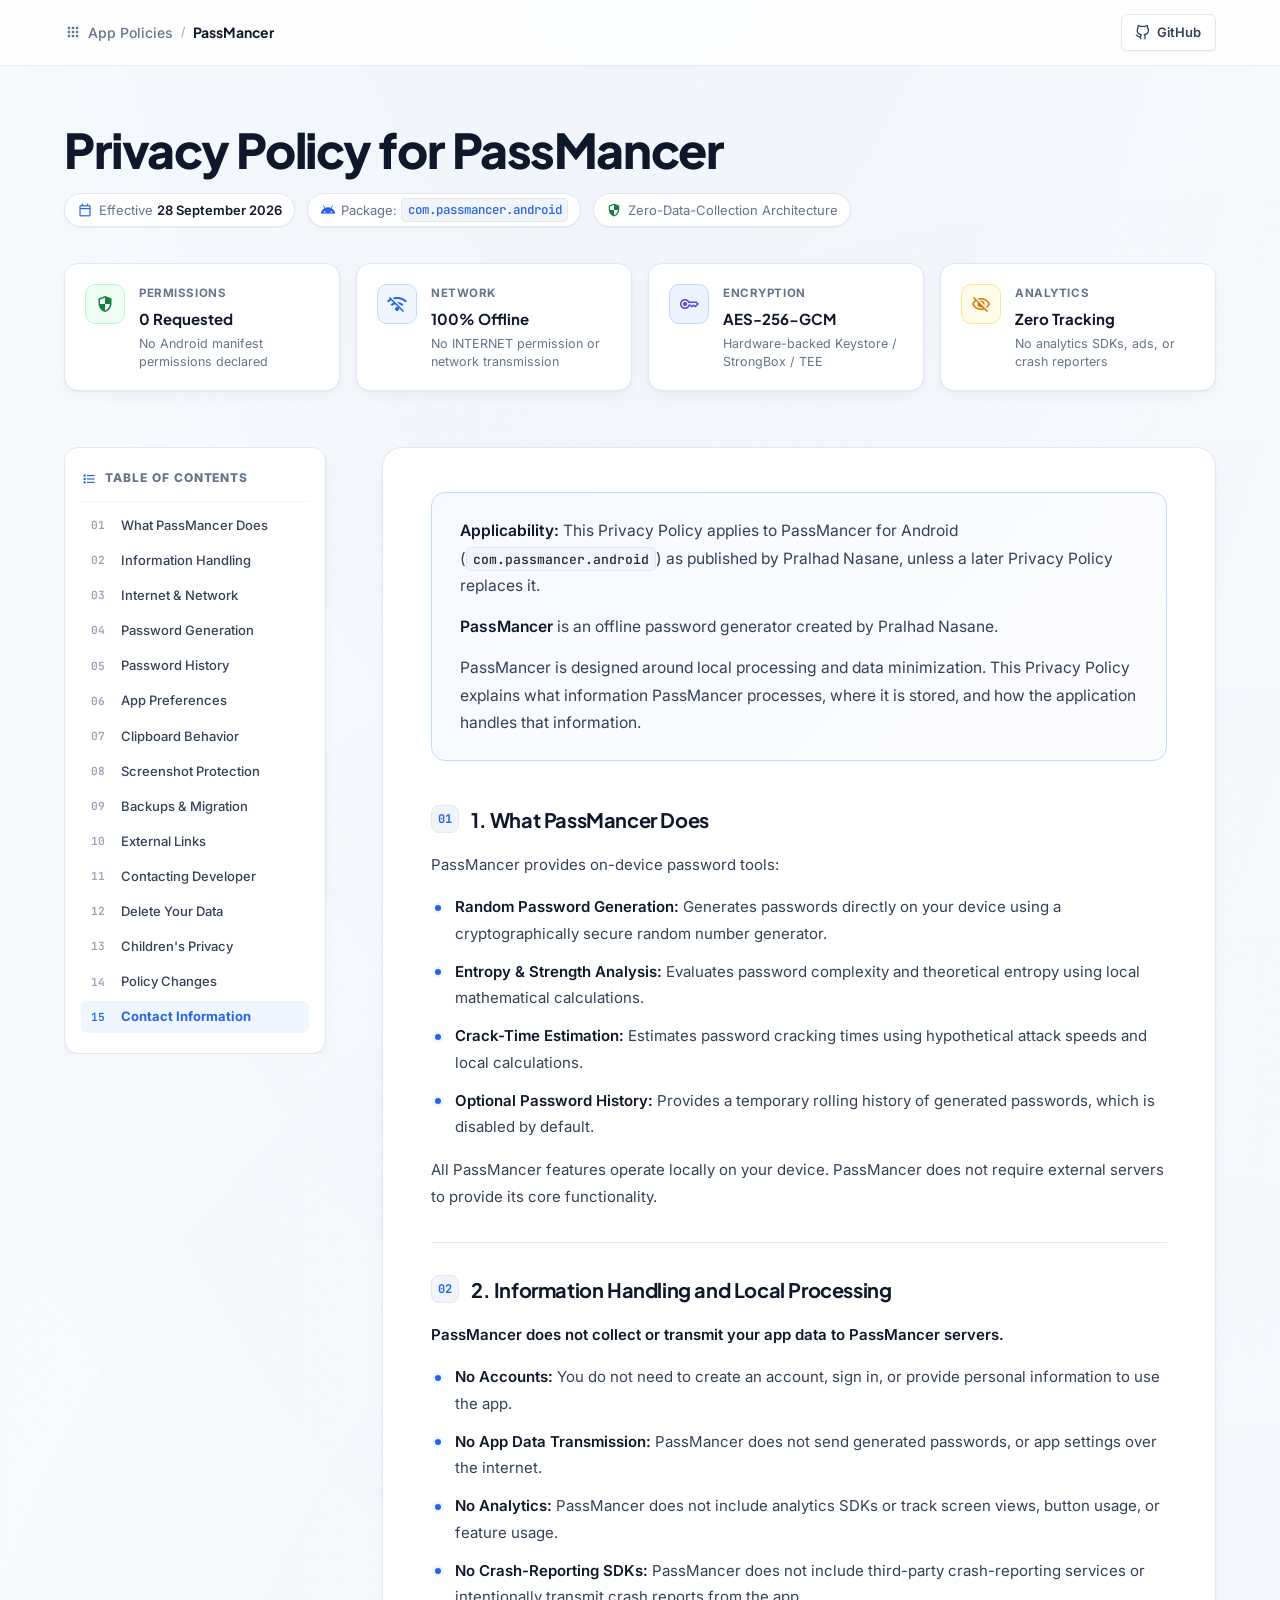
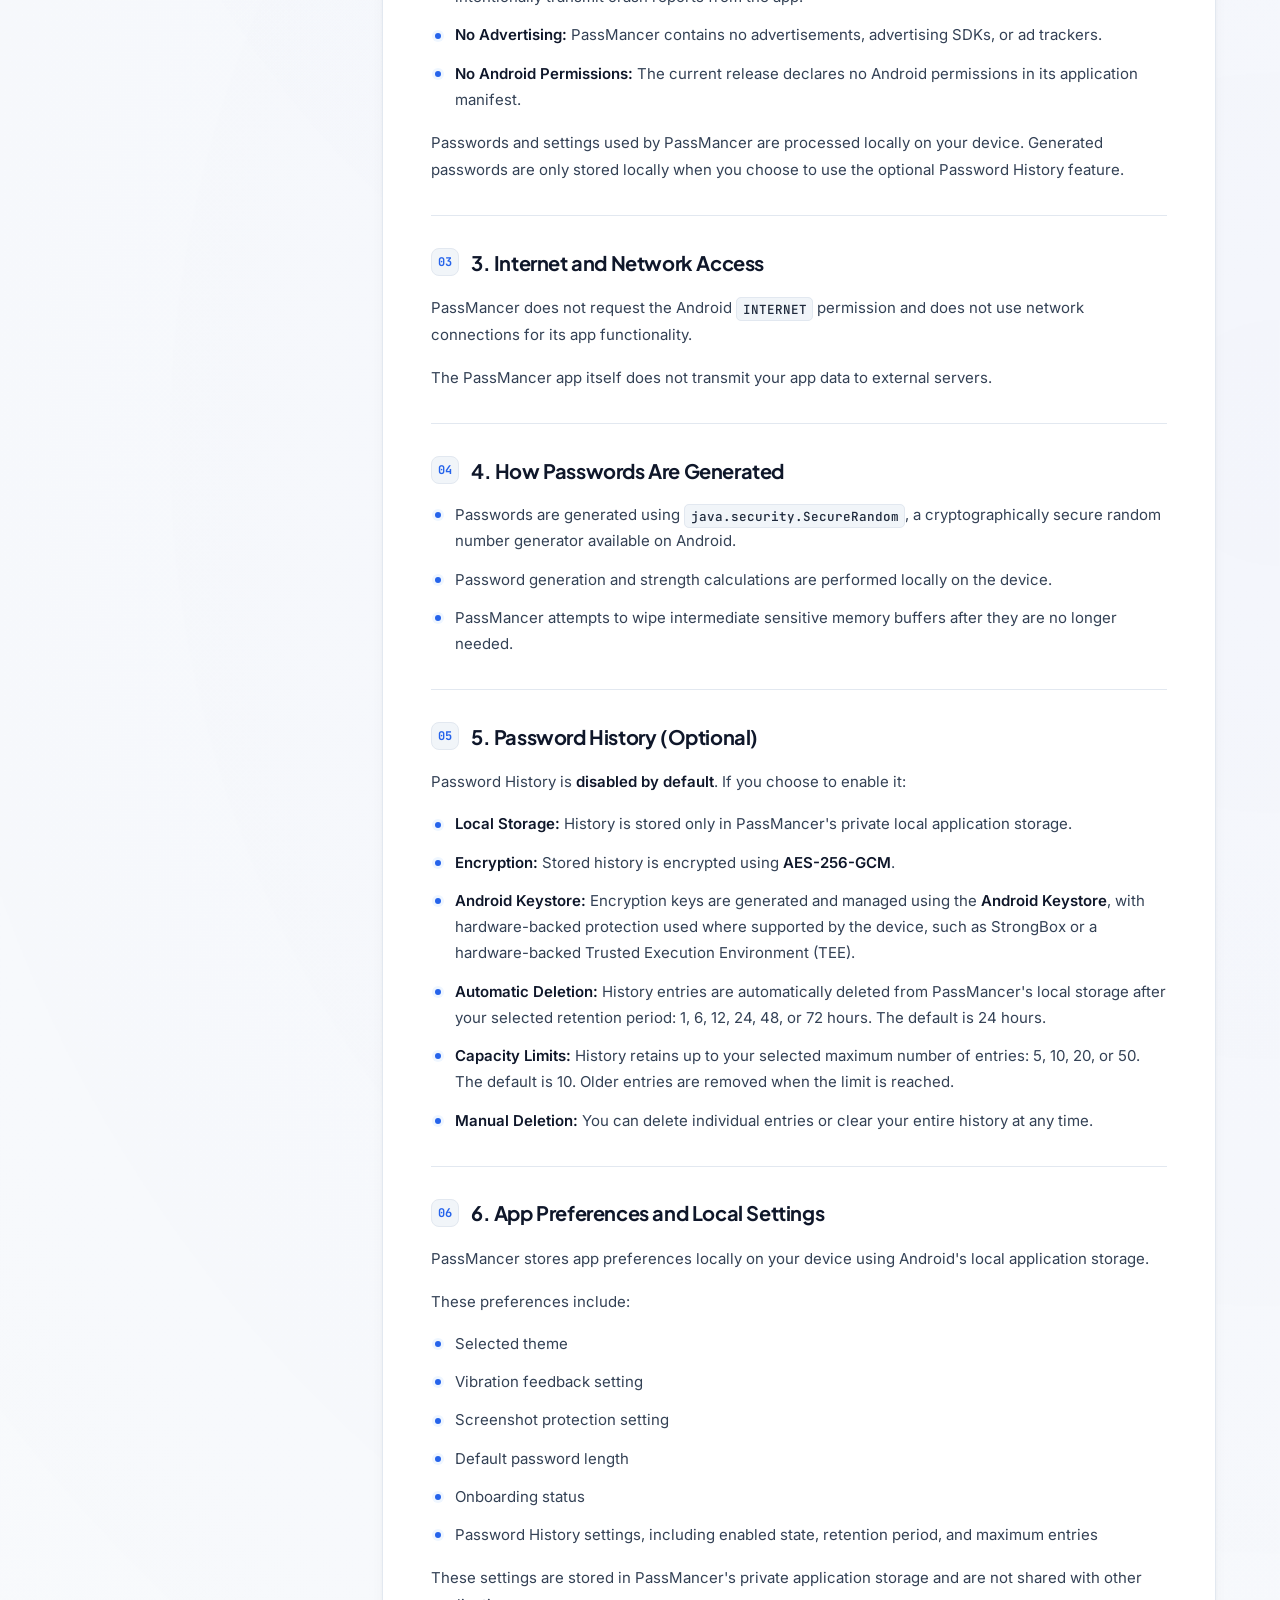
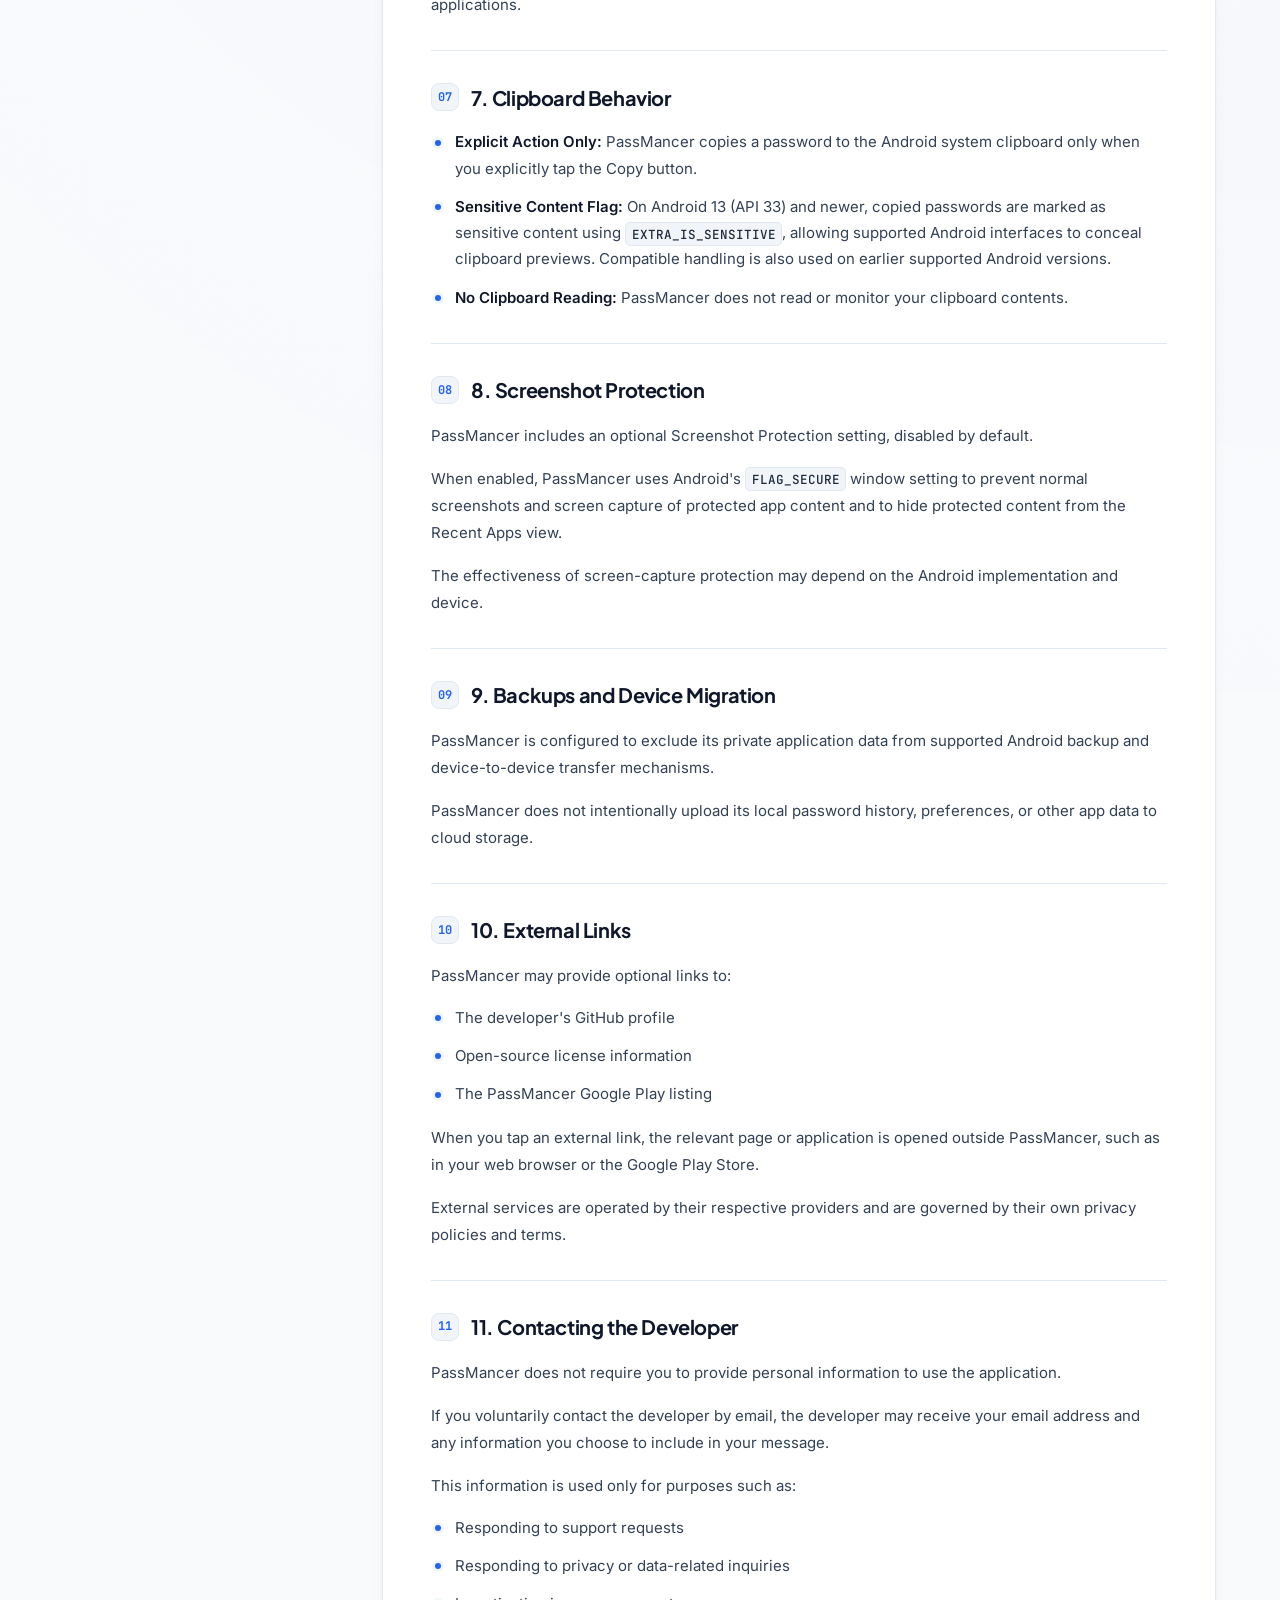
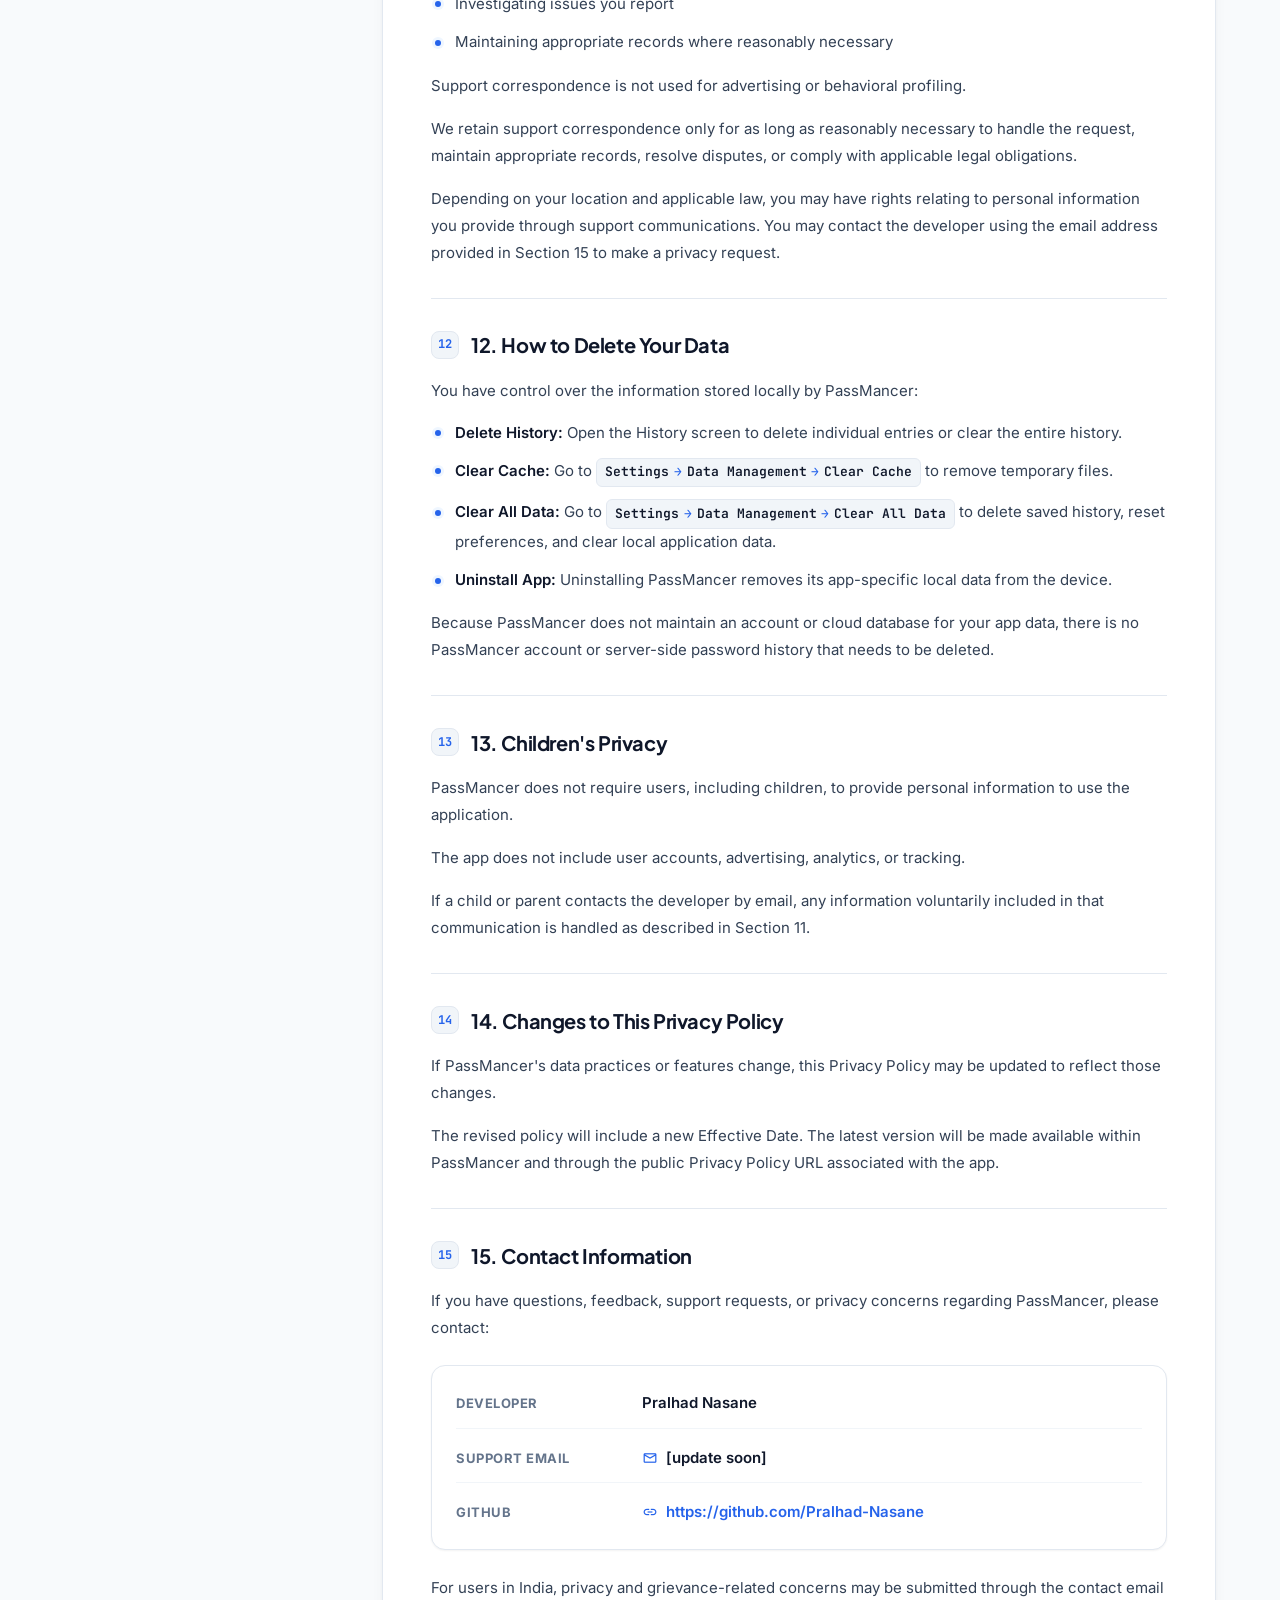
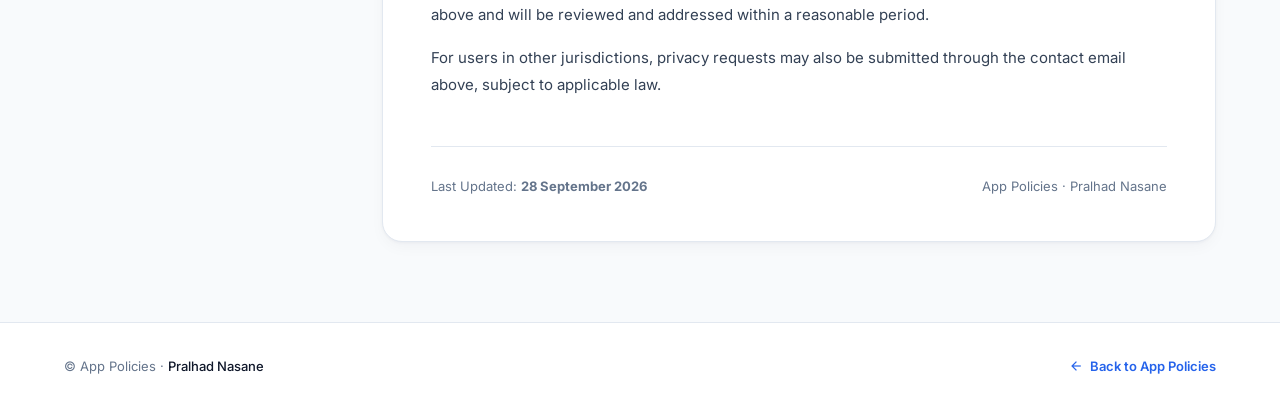
==== commit 28a9f61f: "Update PassMancer privacy policy and redesign portal UI" ====
--- a/passmancer/privacy-policy/index.html
+++ b/passmancer/privacy-policy/index.html
@@ -5,27 +5,36 @@
   <meta name="viewport" content="width=device-width, initial-scale=1.0">
   <meta name="description" content="Official Privacy Policy for PassMancer Android app — an offline password generator and strength analyzer created by Pralhad Nasane.">
   <meta name="author" content="Pralhad Nasane">
-  <meta name="theme-color" content="#f8f9fa">
+  <meta name="theme-color" content="#f8fafc">
   <meta name="robots" content="index, follow">
 
-  <title>Privacy Policy — PassMancer · App Policies</title>
-
+  <title>Privacy Policy : PassMancer · App Policies</title>
+
+  <!-- Google Fonts: Plus Jakarta Sans for headings, Inter for body, JetBrains Mono for code -->
   <link rel="preconnect" href="https://fonts.googleapis.com">
   <link rel="preconnect" href="https://fonts.gstatic.com" crossorigin>
-  <link href="https://fonts.googleapis.com/css2?family=Inter:wght@400;500;600;700;800&display=swap" rel="stylesheet">
+  <link href="https://fonts.googleapis.com/css2?family=Plus+Jakarta+Sans:wght@500;600;700;800&family=Inter:wght@400;500;600;700&family=JetBrains+Mono:wght@400;500;600&display=swap" rel="stylesheet">
   <link href="https://fonts.googleapis.com/css2?family=Material+Symbols+Outlined:opsz,wght,FILL,GRAD@20..48,100..700,0..1,-50..200" rel="stylesheet">
 
+  <link rel="icon" type="image/svg+xml" href="../../assets/favicon.svg">
   <link rel="stylesheet" href="./styles.css">
 </head>
 <body>
 
+  <!-- Top Scroll Reading Progress Indicator -->
+  <div id="reading-progress" aria-hidden="true"></div>
+
+  <!-- Header -->
   <header class="site-header">
     <div class="header-inner">
-      <a href="../../index.html" class="brand" aria-label="Back to App Policies">
-        <span class="brand-name">App Policies</span>
+      <nav class="brand-nav" aria-label="Breadcrumb">
+        <a href="../../index.html" class="brand-crumb">
+          <span class="material-symbols-outlined" style="font-size:18px;">apps</span>
+          <span>App Policies</span>
+        </a>
         <span class="brand-sep">/</span>
-        <span class="brand-sub">PassMancer</span>
-      </a>
+        <span class="brand-current">PassMancer</span>
+      </nav>
       <div class="header-actions">
         <a href="https://github.com/Pralhad-Nasane" target="_blank" rel="noopener noreferrer" class="header-link" aria-label="Developer GitHub profile">
           <svg xmlns="http://www.w3.org/2000/svg" width="15" height="15" viewBox="0 0 24 24" fill="none" stroke="currentColor" stroke-width="2" stroke-linecap="round" stroke-linejoin="round" aria-hidden="true">
@@ -37,206 +46,418 @@
     </div>
   </header>
 
-  <main class="main-content">
-
-    <header class="page-header">
-      <h1 class="page-title">Privacy Policy for PassMancer</h1>
-      <div class="page-meta">
-        <span>Effective <strong>19 August 2026</strong></span>
-        <span class="meta-dot" aria-hidden="true"></span>
-        <span>Applies to current version of PassMancer</span>
-      </div>
-    </header>
-
-    <article class="document">
-
-      <div class="document-intro">
-        <p><strong>PassMancer</strong> is an offline password generator and strength analyzer created by Pralhad Nasane.</p>
-        <p>Your privacy is fundamental to the app's design. This Privacy Policy explains how PassMancer operates with a strict <strong>zero-data-collection</strong> architecture.</p>
-        <p>By using PassMancer, you agree to the practices described in this policy.</p>
-      </div>
-
-      <section id="section-1" class="section">
-        <h2>1. What PassMancer Does</h2>
-        <p>PassMancer helps you:</p>
-        <ul>
-          <li>Generate strong, random passwords on your device.</li>
-          <li>Analyze the strength and entropy of passwords.</li>
-          <li>Estimate password cracking times using local mathematical formulas.</li>
-          <li>Temporarily store password history on your device (optional).</li>
-        </ul>
-        <p>All features run entirely on your phone.</p>
-      </section>
-
-      <section id="section-2" class="section">
-        <h2>2. Information PassMancer Collects</h2>
-        <p><strong>PassMancer collects zero personal data.</strong></p>
-        <ul>
-          <li><strong>No Accounts:</strong> You do not need to create an account, log in, or provide an email address.</li>
-          <li><strong>No Personal Information:</strong> The app does not ask for or collect your name, phone number, contacts, location, or device identifiers.</li>
-          <li><strong>No Analytics:</strong> The app does not track what you click, how often you use the app, or what features you use.</li>
-          <li><strong>No Crash Reports:</strong> The app does not send error logs or crash reports over the internet.</li>
-          <li><strong>No Advertising:</strong> The app contains no ads, ad trackers, or advertising SDKs.</li>
-        </ul>
-      </section>
-
-      <section id="section-3" class="section">
-        <h2>3. Internet and Network Access</h2>
-        <p><strong>PassMancer does not request the Android INTERNET permission and does not use network connections.</strong></p>
-        <ul>
-          <li>The app cannot connect to the internet.</li>
-          <li>The app cannot send data to any server, third party, or cloud service.</li>
-          <li>The app cannot receive data from the internet.</li>
-          <li>All calculations and password generation happen 100% offline on your device.</li>
-        </ul>
-      </section>
-
-      <section id="section-4" class="section">
-        <h2>4. On-Device Data Storage</h2>
-        <p>PassMancer may store small amounts of data locally on your device to make the app work properly:</p>
-        <ul>
-          <li>
-            <strong>App Preferences:</strong>
-            <ul>
-              <li>Your selected password generation settings (such as length, character sets).</li>
-              <li>Your chosen app theme (system default, light mode, or dark mode).</li>
-            </ul>
-          </li>
-          <li>
-            <strong>Password History (if enabled):</strong>
-            <ul>
-              <li>PassMancer includes an optional password history feature so you can find previously generated passwords.</li>
-              <li>History entries are stored securely on your device using Android's encrypted storage (such as EncryptedSharedPreferences / Jetpack Security).</li>
-              <li>History data never leaves your device.</li>
-              <li>You can clear your history at any time from the app's settings or history screen.</li>
-            </ul>
-          </li>
-        </ul>
-        <p>This data is private to your device and is not accessible to other apps.</p>
-      </section>
-
-      <section id="section-5" class="section">
-        <h2>5. Device Permissions</h2>
-        <p>PassMancer uses minimal device permissions. It requests only permissions strictly necessary for its features:</p>
-        <ul>
-          <li><strong>Vibration / Haptic Feedback (optional):</strong> Used to provide subtle vibration when generating passwords or tapping buttons.</li>
-          <li><strong>Clipboard Access:</strong> When you tap "Copy," the app writes the generated password to your system clipboard so you can paste it elsewhere. The app does not read your clipboard content.</li>
-        </ul>
-        <p>PassMancer does <strong>not</strong> request sensitive permissions such as:</p>
-        <ul>
-          <li>Location</li>
-          <li>Camera</li>
-          <li>Microphone</li>
-          <li>Contacts</li>
-          <li>Storage / Media (Photos, Files)</li>
-          <li>Phone State or Phone Number</li>
-        </ul>
-      </section>
-
-      <section id="section-6" class="section">
-        <h2>6. Clipboard Data Notice</h2>
-        <p>When you copy a password in PassMancer, it is placed in your device's clipboard. Please be aware that:</p>
-        <ul>
-          <li>Other apps on your device with clipboard access may be able to read what you copied.</li>
-          <li>On Android 13 and higher, the system clipboard clears automatically after a short time.</li>
-          <li>On older Android versions, clipboard data may persist until overwritten.</li>
-          <li>We recommend pasting your password promptly and using Android's clipboard management features where available.</li>
-        </ul>
-      </section>
-
-      <section id="section-7" class="section">
-        <h2>7. Third-Party Services and SDKs</h2>
-        <p>PassMancer contains <strong>no third-party SDKs, libraries, or services that collect data</strong>.</p>
-        <ul>
-          <li>No Google Firebase, Google Analytics, or Crashlytics.</li>
-          <li>No advertising networks (such as Google AdMob, Unity Ads, etc.).</li>
-          <li>No social media SDKs (such as Facebook, Twitter / X, etc.).</li>
-          <li>No tracking pixels, beacons, or telemetry.</li>
-        </ul>
-        <p>The app uses only standard Android framework libraries and open-source Jetpack components provided by Google for UI rendering and on-device logic.</p>
-      </section>
-
-      <section id="section-8" class="section">
-        <h2>8. Google Play Services</h2>
-        <p>When you download PassMancer from the Google Play Store, Google may collect basic technical information as part of its standard app distribution platform (such as your device model, OS version, and install timestamp). This collection is governed entirely by <a href="https://policies.google.com/privacy" target="_blank" rel="noopener noreferrer">Google's Privacy Policy</a>, not by PassMancer.</p>
-        <p>The developer does not have access to any identifiable user data from Google Play.</p>
-      </section>
-
-      <section id="section-9" class="section">
-        <h2>9. Security of Your Data</h2>
-        <p>Because PassMancer operates 100% offline and collects no data:</p>
-        <ul>
-          <li>There are no servers to breach.</li>
-          <li>There are no cloud databases that could expose your passwords.</li>
-          <li>Your data stays exclusively on your physical device.</li>
-        </ul>
-        <p>If you choose to use the optional password history feature, entries are stored using Android's standard cryptographic security mechanisms.</p>
-        <p>To maximize your security, we recommend keeping your device updated with the latest Android security patches and using a strong screen lock (PIN, password, or biometrics).</p>
-      </section>
-
-      <section id="section-10" class="section">
-        <h2>10. Children's Privacy</h2>
-        <p>PassMancer does not collect, store, or process personal data from anyone, including children under the age of 13 (or the applicable age in your jurisdiction). The app is completely safe for all audiences because no data collection exists within the app.</p>
-      </section>
-
-      <section id="section-11" class="section">
-        <h2>11. Your Rights (GDPR, CCPA, and Global Regulations)</h2>
-        <p>Because PassMancer collects zero personal data, there is no personal data to:</p>
-        <ul>
-          <li>Access</li>
-          <li>Rectify (correct)</li>
-          <li>Port (export)</li>
-          <li>Sell or share</li>
-          <li>Delete from a server</li>
-        </ul>
-        <p>You have complete control over all data stored locally on your device at all times.</p>
-      </section>
-
-      <section id="section-12" class="section">
-        <h2>12. How to Delete Your Data</h2>
-        <p>You can delete all local data created by PassMancer at any time by:</p>
-        <ul>
-          <li>Clearing password history directly within the app's settings.</li>
-          <li>Clearing app data via Android Settings: <strong>Settings &gt; Apps &gt; PassMancer &gt; Storage &gt; Clear Data</strong>.</li>
-          <li>Uninstalling the app from your device, which automatically removes all locally stored preferences and history.</li>
-        </ul>
-      </section>
-
-      <section id="section-13" class="section">
-        <h2>13. Open Source and Transparency</h2>
-        <p>PassMancer is built by an independent developer who values privacy and transparency. The app's architecture is deliberately minimal so that you can verify its offline-only behavior through Android's standard permission manager.</p>
-      </section>
-
-      <section id="section-14" class="section">
-        <h2>14. Changes to This Privacy Policy</h2>
-        <p>If PassMancer's privacy practices change, this policy will be updated with a new effective date. The latest policy is always available inside the app and on the public Privacy Policy page.</p>
-      </section>
-
-      <section id="section-15" class="section">
-        <h2>15. Contact Information</h2>
-        <p>If you have any questions about PassMancer or this Privacy Policy, you can contact the developer:</p>
-        <div class="contact-card">
-          <div class="contact-row">
-            <span class="contact-label">Developer</span>
-            <span>Pralhad Nasane</span>
+  <!-- Policy Hero -->
+  <section class="policy-hero">
+    <h1 class="policy-title">Privacy Policy for PassMancer</h1>
+    <div class="policy-meta-bar">
+      <div class="meta-chip">
+        <span class="material-symbols-outlined" style="font-size: 16px; color: var(--accent-primary);">calendar_today</span>
+        <span>Effective <strong>28 September 2026</strong></span>
+      </div>
+      <div class="meta-chip">
+        <span class="material-symbols-outlined" style="font-size: 16px; color: var(--accent-primary);">android</span>
+        <span>Package: <code>com.passmancer.android</code></span>
+      </div>
+      <div class="meta-chip">
+        <span class="material-symbols-outlined" style="font-size: 16px; color: var(--success-text);">security</span>
+        <span>Zero-Data-Collection Architecture</span>
+      </div>
+    </div>
+
+    <!-- Executive Summary / Trust Pillars -->
+    <div class="trust-grid">
+      <div class="trust-card">
+        <div class="trust-icon-wrap green">
+          <span class="material-symbols-outlined">security</span>
+        </div>
+        <div class="trust-content">
+          <span class="trust-label">Permissions</span>
+          <span class="trust-value">0 Requested</span>
+          <span class="trust-desc">No Android manifest permissions declared</span>
+        </div>
+      </div>
+      <div class="trust-card">
+        <div class="trust-icon-wrap blue">
+          <span class="material-symbols-outlined">wifi_off</span>
+        </div>
+        <div class="trust-content">
+          <span class="trust-label">Network</span>
+          <span class="trust-value">100% Offline</span>
+          <span class="trust-desc">No INTERNET permission or network transmission</span>
+        </div>
+      </div>
+      <div class="trust-card">
+        <div class="trust-icon-wrap indigo">
+          <span class="material-symbols-outlined">key</span>
+        </div>
+        <div class="trust-content">
+          <span class="trust-label">Encryption</span>
+          <span class="trust-value">AES-256-GCM</span>
+          <span class="trust-desc">Hardware-backed Keystore / StrongBox / TEE</span>
+        </div>
+      </div>
+      <div class="trust-card">
+        <div class="trust-icon-wrap amber">
+          <span class="material-symbols-outlined">visibility_off</span>
+        </div>
+        <div class="trust-content">
+          <span class="trust-label">Analytics</span>
+          <span class="trust-value">Zero Tracking</span>
+          <span class="trust-desc">No analytics SDKs, ads, or crash reporters</span>
+        </div>
+      </div>
+    </div>
+  </section>
+
+  <!-- Main Container: Sticky Table of Contents + Policy Content -->
+  <div class="layout-container">
+
+    <!-- Sticky Table of Contents Sidebar -->
+    <aside class="toc-sidebar" aria-label="Table of Contents">
+      <div class="toc-panel">
+        <div class="toc-header">
+          <span class="material-symbols-outlined">format_list_bulleted</span>
+          <span>Table of Contents</span>
+        </div>
+        <ul class="toc-list">
+          <li><a href="#section-1" class="toc-link"><span class="toc-num">01</span><span>What PassMancer Does</span></a></li>
+          <li><a href="#section-2" class="toc-link"><span class="toc-num">02</span><span>Information Handling</span></a></li>
+          <li><a href="#section-3" class="toc-link"><span class="toc-num">03</span><span>Internet &amp; Network</span></a></li>
+          <li><a href="#section-4" class="toc-link"><span class="toc-num">04</span><span>Password Generation</span></a></li>
+          <li><a href="#section-5" class="toc-link"><span class="toc-num">05</span><span>Password History</span></a></li>
+          <li><a href="#section-6" class="toc-link"><span class="toc-num">06</span><span>App Preferences</span></a></li>
+          <li><a href="#section-7" class="toc-link"><span class="toc-num">07</span><span>Clipboard Behavior</span></a></li>
+          <li><a href="#section-8" class="toc-link"><span class="toc-num">08</span><span>Screenshot Protection</span></a></li>
+          <li><a href="#section-9" class="toc-link"><span class="toc-num">09</span><span>Backups &amp; Migration</span></a></li>
+          <li><a href="#section-10" class="toc-link"><span class="toc-num">10</span><span>External Links</span></a></li>
+          <li><a href="#section-11" class="toc-link"><span class="toc-num">11</span><span>Contacting Developer</span></a></li>
+          <li><a href="#section-12" class="toc-link"><span class="toc-num">12</span><span>Delete Your Data</span></a></li>
+          <li><a href="#section-13" class="toc-link"><span class="toc-num">13</span><span>Children's Privacy</span></a></li>
+          <li><a href="#section-14" class="toc-link"><span class="toc-num">14</span><span>Policy Changes</span></a></li>
+          <li><a href="#section-15" class="toc-link"><span class="toc-num">15</span><span>Contact Information</span></a></li>
+        </ul>
+      </div>
+    </aside>
+
+    <!-- Main Policy Article -->
+    <article class="document-article">
+
+      <!-- Applicability & Core Philosophy Intro -->
+      <div class="intro-box">
+        <p><strong>Applicability:</strong> This Privacy Policy applies to PassMancer for Android (<code>com.passmancer.android</code>) as published by Pralhad Nasane, unless a later Privacy Policy replaces it.</p>
+        <p><strong>PassMancer</strong> is an offline password generator created by Pralhad Nasane.</p>
+        <p>PassMancer is designed around local processing and data minimization. This Privacy Policy explains what information PassMancer processes, where it is stored, and how the application handles that information.</p>
+      </div>
+
+      <!-- Section 1 -->
+      <section id="section-1" class="policy-section">
+        <div class="section-head">
+          <span class="section-num-badge">01</span>
+          <h2>1. What PassMancer Does</h2>
+        </div>
+        <p>PassMancer provides on-device password tools:</p>
+        <ul>
+          <li><strong>Random Password Generation:</strong> Generates passwords directly on your device using a cryptographically secure random number generator.</li>
+          <li><strong>Entropy &amp; Strength Analysis:</strong> Evaluates password complexity and theoretical entropy using local mathematical calculations.</li>
+          <li><strong>Crack-Time Estimation:</strong> Estimates password cracking times using hypothetical attack speeds and local calculations.</li>
+          <li><strong>Optional Password History:</strong> Provides a temporary rolling history of generated passwords, which is disabled by default.</li>
+        </ul>
+        <p>All PassMancer features operate locally on your device. PassMancer does not require external servers to provide its core functionality.</p>
+      </section>
+
+      <!-- Section 2 -->
+      <section id="section-2" class="policy-section">
+        <div class="section-head">
+          <span class="section-num-badge">02</span>
+          <h2>2. Information Handling and Local Processing</h2>
+        </div>
+        <p><strong>PassMancer does not collect or transmit your app data to PassMancer servers.</strong></p>
+        <ul>
+          <li><strong>No Accounts:</strong> You do not need to create an account, sign in, or provide personal information to use the app.</li>
+          <li><strong>No App Data Transmission:</strong> PassMancer does not send generated passwords, or app settings over the internet.</li>
+          <li><strong>No Analytics:</strong> PassMancer does not include analytics SDKs or track screen views, button usage, or feature usage.</li>
+          <li><strong>No Crash-Reporting SDKs:</strong> PassMancer does not include third-party crash-reporting services or intentionally transmit crash reports from the app.</li>
+          <li><strong>No Advertising:</strong> PassMancer contains no advertisements, advertising SDKs, or ad trackers.</li>
+          <li><strong>No Android Permissions:</strong> The current release declares no Android permissions in its application manifest.</li>
+        </ul>
+        <p>Passwords and settings used by PassMancer are processed locally on your device. Generated passwords are only stored locally when you choose to use the optional Password History feature.</p>
+      </section>
+
+      <!-- Section 3 -->
+      <section id="section-3" class="policy-section">
+        <div class="section-head">
+          <span class="section-num-badge">03</span>
+          <h2>3. Internet and Network Access</h2>
+        </div>
+        <p>PassMancer does not request the Android <code>INTERNET</code> permission and does not use network connections for its app functionality.</p>
+        <p>The PassMancer app itself does not transmit your app data to external servers.</p>
+      </section>
+
+      <!-- Section 4 -->
+      <section id="section-4" class="policy-section">
+        <div class="section-head">
+          <span class="section-num-badge">04</span>
+          <h2>4. How Passwords Are Generated</h2>
+        </div>
+        <ul>
+          <li>Passwords are generated using <code>java.security.SecureRandom</code>, a cryptographically secure random number generator available on Android.</li>
+          <li>Password generation and strength calculations are performed locally on the device.</li>
+          <li>PassMancer attempts to wipe intermediate sensitive memory buffers after they are no longer needed.</li>
+        </ul>
+      </section>
+
+      <!-- Section 5 -->
+      <section id="section-5" class="policy-section">
+        <div class="section-head">
+          <span class="section-num-badge">05</span>
+          <h2>5. Password History (Optional)</h2>
+        </div>
+        <p>Password History is <strong>disabled by default</strong>. If you choose to enable it:</p>
+
+        <ul>
+          <li><strong>Local Storage:</strong> History is stored only in PassMancer's private local application storage.</li>
+          <li><strong>Encryption:</strong> Stored history is encrypted using <strong>AES-256-GCM</strong>.</li>
+          <li><strong>Android Keystore:</strong> Encryption keys are generated and managed using the <strong>Android Keystore</strong>, with hardware-backed protection used where supported by the device, such as StrongBox or a hardware-backed Trusted Execution Environment (TEE).</li>
+          <li><strong>Automatic Deletion:</strong> History entries are automatically deleted from PassMancer's local storage after your selected retention period: 1, 6, 12, 24, 48, or 72 hours. The default is 24 hours.</li>
+          <li><strong>Capacity Limits:</strong> History retains up to your selected maximum number of entries: 5, 10, 20, or 50. The default is 10. Older entries are removed when the limit is reached.</li>
+          <li><strong>Manual Deletion:</strong> You can delete individual entries or clear your entire history at any time.</li>
+        </ul>
+      </section>
+
+      <!-- Section 6 -->
+      <section id="section-6" class="policy-section">
+        <div class="section-head">
+          <span class="section-num-badge">06</span>
+          <h2>6. App Preferences and Local Settings</h2>
+        </div>
+        <p>PassMancer stores app preferences locally on your device using Android's local application storage.</p>
+        <p>These preferences include:</p>
+        <ul>
+          <li>Selected theme</li>
+          <li>Vibration feedback setting</li>
+          <li>Screenshot protection setting</li>
+          <li>Default password length</li>
+          <li>Onboarding status</li>
+          <li>Password History settings, including enabled state, retention period, and maximum entries</li>
+        </ul>
+        <p>These settings are stored in PassMancer's private application storage and are not shared with other applications.</p>
+      </section>
+
+      <!-- Section 7 -->
+      <section id="section-7" class="policy-section">
+        <div class="section-head">
+          <span class="section-num-badge">07</span>
+          <h2>7. Clipboard Behavior</h2>
+        </div>
+        <ul>
+          <li><strong>Explicit Action Only:</strong> PassMancer copies a password to the Android system clipboard only when you explicitly tap the Copy button.</li>
+          <li><strong>Sensitive Content Flag:</strong> On Android 13 (API 33) and newer, copied passwords are marked as sensitive content using <code>EXTRA_IS_SENSITIVE</code>, allowing supported Android interfaces to conceal clipboard previews. Compatible handling is also used on earlier supported Android versions.</li>
+          <li><strong>No Clipboard Reading:</strong> PassMancer does not read or monitor your clipboard contents.</li>
+        </ul>
+      </section>
+
+      <!-- Section 8 -->
+      <section id="section-8" class="policy-section">
+        <div class="section-head">
+          <span class="section-num-badge">08</span>
+          <h2>8. Screenshot Protection</h2>
+        </div>
+        <p>PassMancer includes an optional Screenshot Protection setting, disabled by default.</p>
+        <p>When enabled, PassMancer uses Android's <code>FLAG_SECURE</code> window setting to prevent normal screenshots and screen capture of protected app content and to hide protected content from the Recent Apps view.</p>
+        <p>The effectiveness of screen-capture protection may depend on the Android implementation and device.</p>
+      </section>
+
+      <!-- Section 9 -->
+      <section id="section-9" class="policy-section">
+        <div class="section-head">
+          <span class="section-num-badge">09</span>
+          <h2>9. Backups and Device Migration</h2>
+        </div>
+        <p>PassMancer is configured to exclude its private application data from supported Android backup and device-to-device transfer mechanisms.</p>
+        <p>PassMancer does not intentionally upload its local password history, preferences, or other app data to cloud storage.</p>
+      </section>
+
+      <!-- Section 10 -->
+      <section id="section-10" class="policy-section">
+        <div class="section-head">
+          <span class="section-num-badge">10</span>
+          <h2>10. External Links</h2>
+        </div>
+        <p>PassMancer may provide optional links to:</p>
+        <ul>
+          <li>The developer's GitHub profile</li>
+          <li>Open-source license information</li>
+          <li>The PassMancer Google Play listing</li>
+        </ul>
+        <p>When you tap an external link, the relevant page or application is opened outside PassMancer, such as in your web browser or the Google Play Store.</p>
+        <p>External services are operated by their respective providers and are governed by their own privacy policies and terms.</p>
+      </section>
+
+      <!-- Section 11 -->
+      <section id="section-11" class="policy-section">
+        <div class="section-head">
+          <span class="section-num-badge">11</span>
+          <h2>11. Contacting the Developer</h2>
+        </div>
+        <p>PassMancer does not require you to provide personal information to use the application.</p>
+        <p>If you voluntarily contact the developer by email, the developer may receive your email address and any information you choose to include in your message.</p>
+        <p>This information is used only for purposes such as:</p>
+        <ul>
+          <li>Responding to support requests</li>
+          <li>Responding to privacy or data-related inquiries</li>
+          <li>Investigating issues you report</li>
+          <li>Maintaining appropriate records where reasonably necessary</li>
+        </ul>
+        <p>Support correspondence is not used for advertising or behavioral profiling.</p>
+        <p>We retain support correspondence only for as long as reasonably necessary to handle the request, maintain appropriate records, resolve disputes, or comply with applicable legal obligations.</p>
+        <p>Depending on your location and applicable law, you may have rights relating to personal information you provide through support communications. You may contact the developer using the email address provided in Section 15 to make a privacy request.</p>
+      </section>
+
+      <!-- Section 12 -->
+      <section id="section-12" class="policy-section">
+        <div class="section-head">
+          <span class="section-num-badge">12</span>
+          <h2>12. How to Delete Your Data</h2>
+        </div>
+        <p>You have control over the information stored locally by PassMancer:</p>
+        <ul>
+          <li><strong>Delete History:</strong> Open the History screen to delete individual entries or clear the entire history.</li>
+          <li><strong>Clear Cache:</strong> Go to <span class="nav-path">Settings <span class="nav-path-sep">→</span> Data Management <span class="nav-path-sep">→</span> Clear Cache</span> to remove temporary files.</li>
+          <li><strong>Clear All Data:</strong> Go to <span class="nav-path">Settings <span class="nav-path-sep">→</span> Data Management <span class="nav-path-sep">→</span> Clear All Data</span> to delete saved history, reset preferences, and clear local application data.</li>
+          <li><strong>Uninstall App:</strong> Uninstalling PassMancer removes its app-specific local data from the device.</li>
+        </ul>
+        <p>Because PassMancer does not maintain an account or cloud database for your app data, there is no PassMancer account or server-side password history that needs to be deleted.</p>
+      </section>
+
+      <!-- Section 13 -->
+      <section id="section-13" class="policy-section">
+        <div class="section-head">
+          <span class="section-num-badge">13</span>
+          <h2>13. Children's Privacy</h2>
+        </div>
+        <p>PassMancer does not require users, including children, to provide personal information to use the application.</p>
+        <p>The app does not include user accounts, advertising, analytics, or tracking.</p>
+        <p>If a child or parent contacts the developer by email, any information voluntarily included in that communication is handled as described in Section 11.</p>
+      </section>
+
+      <!-- Section 14 -->
+      <section id="section-14" class="policy-section">
+        <div class="section-head">
+          <span class="section-num-badge">14</span>
+          <h2>14. Changes to This Privacy Policy</h2>
+        </div>
+        <p>If PassMancer's data practices or features change, this Privacy Policy may be updated to reflect those changes.</p>
+        <p>The revised policy will include a new Effective Date. The latest version will be made available within PassMancer and through the public Privacy Policy URL associated with the app.</p>
+      </section>
+
+      <!-- Section 15 -->
+      <section id="section-15" class="policy-section">
+        <div class="section-head">
+          <span class="section-num-badge">15</span>
+          <h2>15. Contact Information</h2>
+        </div>
+        <p>If you have questions, feedback, support requests, or privacy concerns regarding PassMancer, please contact:</p>
+        
+        <div class="contact-grid-card">
+          <div class="contact-item-row">
+            <span class="contact-item-label">Developer</span>
+            <span class="contact-item-val">Pralhad Nasane</span>
           </div>
-          <div class="contact-row">
-            <span class="contact-label">GitHub</span>
-            <a href="https://github.com/Pralhad-Nasane" target="_blank" rel="noopener noreferrer">github.com/Pralhad-Nasane</a>
+          <div class="contact-item-row">
+            <span class="contact-item-label">Support Email</span>
+            <span class="contact-item-val">
+              <span class="material-symbols-outlined" style="font-size: 16px; color: var(--accent-primary);">mail</span>
+              <span>[update soon]</span>
+            </span>
           </div>
-        </div>
-      </section>
+          <div class="contact-item-row">
+            <span class="contact-item-label">GitHub</span>
+            <span class="contact-item-val">
+              <span class="material-symbols-outlined" style="font-size: 16px; color: var(--accent-primary);">link</span>
+              <a href="https://github.com/Pralhad-Nasane" target="_blank" rel="noopener noreferrer">https://github.com/Pralhad-Nasane</a>
+            </span>
+          </div>
+        </div>
+
+        <p>For users in India, privacy and grievance-related concerns may be submitted through the contact email above and will be reviewed and addressed within a reasonable period.</p>
+        <p>For users in other jurisdictions, privacy requests may also be submitted through the contact email above, subject to applicable law.</p>
+      </section>
+
+      <!-- Document Footer Seal -->
+      <footer class="document-footer-seal">
+        <div class="seal-left">
+          <span>Last Updated: <strong>28 September 2026</strong></span>
+        </div>
+        <span>App Policies · Pralhad Nasane</span>
+      </footer>
 
     </article>
 
-  </main>
-
+  </div>
+
+  <!-- Back to Top Floating Button -->
+  <button id="back-to-top" aria-label="Back to top">
+    <span class="material-symbols-outlined">arrow_upward</span>
+  </button>
+
+  <!-- Site Footer -->
   <footer class="site-footer">
     <div class="footer-inner">
       <span class="footer-text">&copy; App Policies · <a href="https://github.com/Pralhad-Nasane" target="_blank" rel="noopener noreferrer">Pralhad Nasane</a></span>
-      <a href="../../index.html" class="footer-link">← Back to App Policies</a>
+      <a href="../../index.html" class="footer-link">
+        <span class="material-symbols-outlined" style="font-size: 16px;">arrow_back</span>
+        <span>Back to App Policies</span>
+      </a>
     </div>
   </footer>
 
+  <!-- Interactive JavaScript for Progress, Active TOC, and Back to Top -->
+  <script>
+    // Reading Progress Bar
+    const progressBar = document.getElementById('reading-progress');
+    window.addEventListener('scroll', () => {
+      const docHeight = document.documentElement.scrollHeight - document.documentElement.clientHeight;
+      const scrolled = (window.scrollY / docHeight) * 100;
+      progressBar.style.width = scrolled + '%';
+    }, { passive: true });
+
+    // Back to Top Button
+    const backToTopBtn = document.getElementById('back-to-top');
+    window.addEventListener('scroll', () => {
+      if (window.scrollY > 400) {
+        backToTopBtn.classList.add('visible');
+      } else {
+        backToTopBtn.classList.remove('visible');
+      }
+    }, { passive: true });
+
+    backToTopBtn.addEventListener('click', () => {
+      window.scrollTo({ top: 0, behavior: 'smooth' });
+    });
+
+    // Active TOC link on scroll with IntersectionObserver
+    const sections = document.querySelectorAll('.policy-section');
+    const tocLinks = document.querySelectorAll('.toc-link');
+
+    const observer = new IntersectionObserver((entries) => {
+      entries.forEach(entry => {
+        if (entry.isIntersecting) {
+          const id = entry.target.getAttribute('id');
+          tocLinks.forEach(link => {
+            if (link.getAttribute('href') === '#' + id) {
+              link.classList.add('active');
+            } else {
+              link.classList.remove('active');
+            }
+          });
+        }
+      });
+    }, {
+      rootMargin: '-100px 0px -70% 0px'
+    });
+
+    sections.forEach(section => observer.observe(section));
+  </script>
+
 </body>
 </html>
--- a/passmancer/privacy-policy/styles.css
+++ b/passmancer/privacy-policy/styles.css
@@ -1,16 +1,50 @@
+/* ==========================================================================
+   PassMancer Privacy Policy — Ultra-Modern & Professional Design System
+   ========================================================================== */
+
 :root {
-  --ink: #202124;
-  --ink-secondary: #3c4043;
-  --ink-muted: #5f6368;
-  --ink-faint: #9aa0a6;
-  --surface: #ffffff;
-  --canvas: #f8f9fa;
-  --border: #dadce0;
-  --border-hover: #bdc1c6;
-  --accent: #1a73e8;
-  --font: 'Inter', -apple-system, BlinkMacSystemFont, 'Segoe UI', sans-serif;
-  --max-w: 680px;
-  --ease: cubic-bezier(0.2, 0, 0, 1);
+  --font-display: 'Plus Jakarta Sans', -apple-system, BlinkMacSystemFont, 'Segoe UI', sans-serif;
+  --font-body: 'Inter', -apple-system, BlinkMacSystemFont, 'Segoe UI', sans-serif;
+  --font-mono: 'JetBrains Mono', ui-monospace, SFMono-Regular, Menlo, Monaco, Consolas, monospace;
+
+  /* Color Palette — Refined Neutral Slate with Indigo/Sapphire Accent */
+  --ink-primary: #0f172a;
+  --ink-secondary: #334155;
+  --ink-muted: #64748b;
+  --ink-faint: #94a3b8;
+
+  --bg-page: #f8fafc;
+  --bg-surface: #ffffff;
+  --bg-surface-elevated: #ffffff;
+  --bg-subtle: #f1f5f9;
+  --bg-card: #ffffff;
+
+  --border-light: #e2e8f0;
+  --border-subtle: #f1f5f9;
+  --border-hover: #cbd5e1;
+
+  --accent-primary: #2563eb;
+  --accent-hover: #1d4ed8;
+  --accent-light: #eff6ff;
+  --accent-border: #bfdbfe;
+
+  --success-text: #15803d;
+  --success-bg: #f0fdf4;
+  --success-border: #bbf7d0;
+
+  --shadow-sm: 0 1px 2px 0 rgba(0, 0, 0, 0.05);
+  --shadow-md: 0 4px 6px -1px rgba(0, 0, 0, 0.06), 0 2px 4px -2px rgba(0, 0, 0, 0.04);
+  --shadow-lg: 0 10px 15px -3px rgba(0, 0, 0, 0.07), 0 4px 6px -4px rgba(0, 0, 0, 0.04);
+  --shadow-card: 0 1px 3px rgba(15, 23, 42, 0.04), 0 6px 16px -2px rgba(15, 23, 42, 0.04);
+
+  --radius-sm: 6px;
+  --radius-md: 10px;
+  --radius-lg: 14px;
+  --radius-xl: 20px;
+  --radius-pill: 9999px;
+
+  --ease-smooth: cubic-bezier(0.16, 1, 0.3, 1);
+  --ease-quick: cubic-bezier(0.2, 0, 0, 1);
 }
 
 *, *::before, *::after {
@@ -20,11 +54,11 @@
 }
 
 html {
-  font-family: var(--font);
+  font-family: var(--font-body);
   font-size: 16px;
   line-height: 1.7;
-  color: var(--ink);
-  background: var(--canvas);
+  color: var(--ink-secondary);
+  background-color: var(--bg-page);
   -webkit-font-smoothing: antialiased;
   -moz-osx-font-smoothing: grayscale;
   text-rendering: optimizeLegibility;
@@ -35,14 +69,19 @@
   min-height: 100vh;
   display: flex;
   flex-direction: column;
+  background: 
+    radial-gradient(ellipse 80% 50% at 50% -20%, rgba(37, 99, 235, 0.05), transparent),
+    radial-gradient(circle at 100% 30%, rgba(99, 102, 241, 0.03), transparent 40%),
+    var(--bg-page);
   overflow-x: hidden;
 }
 
 ::selection {
-  background: var(--ink);
-  color: var(--surface);
-}
-
+  background: #2563eb;
+  color: #ffffff;
+}
+
+/* Material Symbols */
 .material-symbols-outlined {
   font-family: 'Material Symbols Outlined';
   font-weight: normal;
@@ -59,369 +98,814 @@
   vertical-align: middle;
 }
 
-/* ─── Header ─── */
+/* ─── Reading Progress Bar ─── */
+#reading-progress {
+  position: fixed;
+  top: 0;
+  left: 0;
+  height: 3px;
+  width: 0%;
+  background: linear-gradient(90deg, #2563eb, #6366f1);
+  z-index: 1001;
+  transition: width 0.1s ease-out;
+}
+
+/* ─── Site Header ─── */
 .site-header {
   position: sticky;
   top: 0;
-  z-index: 100;
-  background: rgba(248, 249, 250, 0.88);
-  backdrop-filter: blur(20px);
-  -webkit-backdrop-filter: blur(20px);
-  border-bottom: 1px solid var(--border);
+  z-index: 1000;
+  background: rgba(255, 255, 255, 0.85);
+  backdrop-filter: blur(16px);
+  -webkit-backdrop-filter: blur(16px);
+  border-bottom: 1px solid rgba(226, 232, 240, 0.8);
+  transition: all 0.2s var(--ease-quick);
 }
 
 .header-inner {
-  max-width: var(--max-w);
+  max-width: 1200px;
   margin: 0 auto;
-  padding: 0.8125rem 1.5rem;
+  padding: 0.875rem 1.5rem;
   display: flex;
   align-items: center;
   justify-content: space-between;
-}
-
-.brand {
-  display: inline-flex;
-  align-items: center;
-  gap: 0.375rem;
+  gap: 1rem;
+}
+
+.brand-nav {
+  display: flex;
+  align-items: center;
+  gap: 0.5rem;
+  font-size: 0.875rem;
+}
+
+.brand-crumb {
   text-decoration: none;
-  color: var(--ink);
-  font-weight: 700;
-  font-size: 1rem;
-  letter-spacing: -0.02em;
-  transition: opacity 0.15s ease;
-}
-
-.brand:hover {
-  opacity: 0.7;
-}
-
-.brand-name {
   color: var(--ink-muted);
-  font-weight: 600;
+  font-weight: 500;
+  transition: color 0.15s ease;
+  display: flex;
+  align-items: center;
+  gap: 0.35rem;
+}
+
+.brand-crumb:hover {
+  color: var(--ink-primary);
 }
 
 .brand-sep {
   color: var(--ink-faint);
-  font-weight: 400;
-}
-
-.brand-sub {
-  color: var(--ink);
+  font-size: 0.75rem;
+}
+
+.brand-current {
+  color: var(--ink-primary);
   font-weight: 700;
+  font-family: var(--font-display);
+  letter-spacing: -0.01em;
 }
 
 .header-actions {
   display: flex;
   align-items: center;
-  gap: 0.5rem;
+  gap: 0.75rem;
 }
 
 .header-link {
   display: inline-flex;
   align-items: center;
-  gap: 0.35rem;
+  gap: 0.45rem;
   font-size: 0.8125rem;
-  font-weight: 500;
-  color: var(--ink-muted);
+  font-weight: 600;
+  color: var(--ink-secondary);
   text-decoration: none;
-  padding: 0.375rem 0.6875rem;
-  border-radius: 8px;
-  border: 1px solid transparent;
+  padding: 0.4rem 0.85rem;
+  background: var(--bg-surface);
+  border-radius: var(--radius-sm);
+  border: 1px solid var(--border-light);
+  box-shadow: var(--shadow-sm);
   transition: all 0.15s ease;
 }
 
 .header-link:hover {
-  color: var(--ink);
-  background: var(--surface);
-  border-color: var(--border);
+  color: var(--accent-primary);
+  border-color: var(--accent-border);
+  background: var(--accent-light);
+  transform: translateY(-1px);
 }
 
 .header-link svg {
   flex-shrink: 0;
 }
 
-/* ─── Main Content ─── */
-.main-content {
-  flex: 1;
-  max-width: var(--max-w);
+/* ─── Hero Section ─── */
+.policy-hero {
+  max-width: 1200px;
+  margin: 0 auto;
+  padding: 3.5rem 1.5rem 2rem;
   width: 100%;
-  margin: 0 auto;
-  padding: 3.5rem 1.5rem 5rem;
-}
-
-/* ─── Page Header ─── */
-.page-header {
-  margin-bottom: 2.5rem;
-  padding-bottom: 2rem;
-  border-bottom: 1px solid var(--border);
-}
-
-.page-title {
-  font-size: clamp(1.75rem, 4vw, 2.25rem);
+}
+
+.hero-pill-badge {
+  display: inline-flex;
+  align-items: center;
+  gap: 0.45rem;
+  font-size: 0.75rem;
+  font-weight: 700;
+  text-transform: uppercase;
+  letter-spacing: 0.06em;
+  color: var(--accent-primary);
+  background: var(--accent-light);
+  border: 1px solid var(--accent-border);
+  padding: 0.3rem 0.8rem;
+  border-radius: var(--radius-pill);
+  margin-bottom: 1.25rem;
+}
+
+.hero-pill-badge .material-symbols-outlined {
+  font-size: 15px;
+}
+
+.policy-title {
+  font-family: var(--font-display);
+  font-size: clamp(2rem, 4.5vw, 3rem);
   font-weight: 800;
-  color: var(--ink);
+  color: var(--ink-primary);
   line-height: 1.15;
   letter-spacing: -0.03em;
-  margin-bottom: 0.875rem;
-}
-
-.page-meta {
+  margin-bottom: 1rem;
+}
+
+.policy-meta-bar {
   display: flex;
   flex-wrap: wrap;
   align-items: center;
-  gap: 0.5rem;
+  gap: 0.75rem;
   font-size: 0.875rem;
   color: var(--ink-muted);
-}
-
-.page-meta strong {
+  margin-bottom: 2.25rem;
+}
+
+.meta-chip {
+  display: inline-flex;
+  align-items: center;
+  gap: 0.35rem;
+  background: #ffffff;
+  border: 1px solid var(--border-light);
+  padding: 0.3rem 0.75rem;
+  border-radius: var(--radius-pill);
+  font-size: 0.8125rem;
+  box-shadow: var(--shadow-sm);
+}
+
+.meta-chip strong {
+  color: var(--ink-primary);
+  font-weight: 600;
+}
+
+.meta-chip code {
+  font-size: 0.78rem;
+  color: var(--accent-primary);
+}
+
+/* ─── Trust Pillars Grid (Executive Summary) ─── */
+.trust-grid {
+  display: grid;
+  grid-template-columns: repeat(4, 1fr);
+  gap: 1rem;
+  margin-bottom: 1.5rem;
+}
+
+.trust-card {
+  background: var(--bg-surface);
+  border: 1px solid var(--border-light);
+  border-radius: var(--radius-lg);
+  padding: 1.25rem;
+  display: flex;
+  align-items: flex-start;
+  gap: 0.875rem;
+  box-shadow: var(--shadow-card);
+  transition: transform 0.2s var(--ease-quick), border-color 0.2s ease, box-shadow 0.2s ease;
+}
+
+.trust-card:hover {
+  transform: translateY(-2px);
+  border-color: var(--border-hover);
+  box-shadow: var(--shadow-md);
+}
+
+.trust-icon-wrap {
+  width: 40px;
+  height: 40px;
+  border-radius: 10px;
+  display: flex;
+  align-items: center;
+  justify-content: center;
+  flex-shrink: 0;
+}
+
+.trust-icon-wrap.green {
+  background: var(--success-bg);
+  border: 1px solid var(--success-border);
+  color: var(--success-text);
+}
+
+.trust-icon-wrap.blue {
+  background: var(--accent-light);
+  border: 1px solid var(--accent-border);
+  color: var(--accent-primary);
+}
+
+.trust-icon-wrap.indigo {
+  background: #eef2ff;
+  border: 1px solid #c7d2fe;
+  color: #4f46e5;
+}
+
+.trust-icon-wrap.amber {
+  background: #fffbeb;
+  border: 1px solid #fde68a;
+  color: #d97706;
+}
+
+.trust-content {
+  display: flex;
+  flex-direction: column;
+}
+
+.trust-label {
+  font-size: 0.72rem;
+  font-weight: 700;
+  text-transform: uppercase;
+  letter-spacing: 0.05em;
+  color: var(--ink-muted);
+}
+
+.trust-value {
+  font-size: 0.9375rem;
+  font-weight: 700;
+  color: var(--ink-primary);
+  font-family: var(--font-display);
+  margin-top: 0.15rem;
+}
+
+.trust-desc {
+  font-size: 0.78125rem;
+  color: var(--ink-muted);
+  line-height: 1.4;
+  margin-top: 0.25rem;
+}
+
+/* ─── Main Two-Column Layout ─── */
+.layout-container {
+  max-width: 1200px;
+  margin: 0 auto;
+  padding: 0 1.5rem 5rem;
+  display: grid;
+  grid-template-columns: 270px minmax(0, 1fr);
+  gap: 3rem;
+  align-items: start;
+}
+
+/* ─── Sticky Sidebar / Table of Contents ─── */
+.toc-sidebar {
+  position: sticky;
+  top: 5rem;
+  max-height: calc(100vh - 6.5rem);
+  overflow-y: auto;
+  padding-right: 0.5rem;
+}
+
+.toc-sidebar::-webkit-scrollbar {
+  width: 4px;
+}
+
+.toc-sidebar::-webkit-scrollbar-thumb {
+  background: var(--border-light);
+  border-radius: 4px;
+}
+
+.toc-panel {
+  background: var(--bg-surface);
+  border: 1px solid var(--border-light);
+  border-radius: var(--radius-lg);
+  padding: 1.25rem 1rem;
+  box-shadow: var(--shadow-card);
+}
+
+.toc-header {
+  display: flex;
+  align-items: center;
+  gap: 0.5rem;
+  font-size: 0.75rem;
+  font-weight: 800;
+  text-transform: uppercase;
+  letter-spacing: 0.08em;
+  color: var(--ink-muted);
+  padding-bottom: 0.75rem;
+  margin-bottom: 0.5rem;
+  border-bottom: 1px solid var(--border-subtle);
+}
+
+.toc-header .material-symbols-outlined {
+  font-size: 16px;
+  color: var(--accent-primary);
+}
+
+.toc-list {
+  list-style: none;
+  display: flex;
+  flex-direction: column;
+  gap: 0.2rem;
+}
+
+.toc-link {
+  display: flex;
+  align-items: center;
+  gap: 0.625rem;
+  padding: 0.45rem 0.65rem;
+  border-radius: var(--radius-sm);
+  text-decoration: none;
+  font-size: 0.8125rem;
   color: var(--ink-secondary);
+  font-weight: 500;
+  transition: all 0.15s ease;
+  line-height: 1.35;
+}
+
+.toc-num {
+  font-family: var(--font-mono);
+  font-size: 0.7rem;
   font-weight: 600;
-}
-
-.meta-dot {
-  width: 3px;
-  height: 3px;
-  border-radius: 50%;
-  background: var(--border-hover);
+  color: var(--ink-faint);
+  min-width: 20px;
+  transition: color 0.15s ease;
+}
+
+.toc-link:hover {
+  background: var(--bg-subtle);
+  color: var(--accent-primary);
+}
+
+.toc-link:hover .toc-num {
+  color: var(--accent-primary);
+}
+
+.toc-link.active {
+  background: var(--accent-light);
+  color: var(--accent-primary);
+  font-weight: 700;
+}
+
+.toc-link.active .toc-num {
+  color: var(--accent-primary);
+}
+
+/* ─── Document Article ─── */
+.document-article {
+  background: var(--bg-surface);
+  border: 1px solid var(--border-light);
+  border-radius: var(--radius-xl);
+  padding: 2.75rem 3rem;
+  box-shadow: var(--shadow-card);
+}
+
+/* ─── Intro Box ─── */
+.intro-box {
+  background: linear-gradient(135deg, rgba(37, 99, 235, 0.04) 0%, rgba(99, 102, 241, 0.02) 100%);
+  border: 1px solid var(--accent-border);
+  border-radius: var(--radius-lg);
+  padding: 1.5rem 1.75rem;
+  margin-bottom: 2.75rem;
+}
+
+.intro-box p {
+  font-size: 0.975rem;
+  line-height: 1.75;
+  color: var(--ink-secondary);
+  margin-bottom: 0.875rem;
+}
+
+.intro-box p:last-child {
+  margin-bottom: 0;
+}
+
+.intro-box strong {
+  color: var(--ink-primary);
+  font-weight: 600;
+}
+
+/* ─── Sections ─── */
+.policy-section {
+  padding-top: 2rem;
+  margin-top: 2rem;
+  border-top: 1px solid var(--border-light);
+  scroll-margin-top: 5rem;
+}
+
+.policy-section:first-of-type {
+  padding-top: 0;
+  margin-top: 0;
+  border-top: none;
+}
+
+.section-head {
+  display: flex;
+  align-items: center;
+  gap: 0.75rem;
+  margin-bottom: 1.125rem;
+}
+
+.section-num-badge {
+  display: inline-flex;
+  align-items: center;
+  justify-content: center;
+  width: 28px;
+  height: 28px;
+  border-radius: 8px;
+  background: var(--bg-subtle);
+  border: 1px solid var(--border-light);
+  font-family: var(--font-mono);
+  font-size: 0.75rem;
+  font-weight: 700;
+  color: var(--accent-primary);
   flex-shrink: 0;
 }
 
-/* ─── Document ─── */
-.document {
-  color: var(--ink-secondary);
-}
-
-.document-intro {
-  padding-bottom: 2rem;
-  margin-bottom: 2.5rem;
-  border-bottom: 1px solid var(--border);
-}
-
-.document-intro p {
-  font-size: 1rem;
-  line-height: 1.8;
-  margin-bottom: 0.75rem;
-}
-
-.document-intro p:last-child {
-  margin-bottom: 0;
-}
-
-/* ─── Sections ─── */
-.section {
-  margin-bottom: 2.5rem;
-}
-
-.section:last-of-type {
-  margin-bottom: 0;
-}
-
-.section h2 {
-  font-size: 1.1875rem;
+.policy-section h2 {
+  font-family: var(--font-display);
+  font-size: 1.25rem;
   font-weight: 700;
-  color: var(--ink);
+  color: var(--ink-primary);
+  letter-spacing: -0.02em;
   line-height: 1.35;
-  letter-spacing: -0.01em;
-  margin-bottom: 0.875rem;
-  padding-bottom: 0.625rem;
-  border-bottom: 1px solid var(--border);
-}
-
-.section p {
+}
+
+.policy-section p {
   font-size: 0.9375rem;
   line-height: 1.8;
-  margin-bottom: 0.75rem;
-}
-
-.section p:last-child {
+  color: var(--ink-secondary);
+  margin-bottom: 1rem;
+}
+
+.policy-section p:last-child {
   margin-bottom: 0;
 }
 
-.section strong {
+.policy-section strong {
+  color: var(--ink-primary);
   font-weight: 600;
-  color: var(--ink);
 }
 
 /* ─── Lists ─── */
-.section ul {
+.policy-section ul {
   list-style: none;
   padding: 0;
-  margin: 0.75rem 0;
+  margin: 1rem 0;
   display: flex;
   flex-direction: column;
-  gap: 0.5rem;
-}
-
-.section ul li {
+  gap: 0.75rem;
+}
+
+.policy-section ul li {
   position: relative;
-  padding-left: 1.25rem;
+  padding-left: 1.5rem;
   font-size: 0.9375rem;
-  line-height: 1.8;
-}
-
-.section ul li::before {
+  line-height: 1.75;
+  color: var(--ink-secondary);
+}
+
+.policy-section ul li::before {
   content: "";
   position: absolute;
-  left: 0;
-  top: 0.75rem;
-  width: 5px;
-  height: 5px;
+  left: 0.25rem;
+  top: 0.65rem;
+  width: 6px;
+  height: 6px;
   border-radius: 50%;
-  background: var(--border-hover);
-}
-
-.section ul ul {
-  padding-left: 0.5rem;
-  margin: 0.375rem 0;
-  gap: 0.375rem;
-}
-
-.section ul ul li {
-  padding-left: 1rem;
+  background: var(--accent-primary);
+  box-shadow: 0 0 0 3px var(--accent-light);
+}
+
+/* ─── Inline Code ─── */
+code {
+  font-family: var(--font-mono);
+  font-size: 0.84em;
+  background: var(--bg-subtle);
+  color: #1e293b;
+  padding: 0.2em 0.45em;
+  border-radius: 5px;
+  border: 1px solid var(--border-light);
+  font-weight: 500;
+}
+
+/* ─── Interactive / Visual Elements ─── */
+/* Notice Callout */
+.notice-callout {
+  display: flex;
+  align-items: flex-start;
+  gap: 0.875rem;
+  background: var(--accent-light);
+  border: 1px solid var(--accent-border);
+  border-radius: var(--radius-md);
+  padding: 1rem 1.25rem;
+  margin: 1.25rem 0;
+  color: var(--ink-secondary);
+  font-size: 0.9rem;
+  line-height: 1.65;
+}
+
+.notice-callout .material-symbols-outlined {
+  color: var(--accent-primary);
+  font-size: 20px;
+  flex-shrink: 0;
+  margin-top: 0.1rem;
+}
+
+/* Security Spec Card for Section 5 */
+.spec-box {
+  background: var(--bg-subtle);
+  border: 1px solid var(--border-light);
+  border-radius: var(--radius-md);
+  padding: 1.25rem;
+  margin: 1.25rem 0;
+  display: grid;
+  grid-template-columns: repeat(2, 1fr);
+  gap: 0.875rem;
+}
+
+.spec-item {
+  display: flex;
+  flex-direction: column;
+}
+
+.spec-key {
+  font-size: 0.72rem;
+  font-weight: 700;
+  text-transform: uppercase;
+  letter-spacing: 0.05em;
+  color: var(--ink-muted);
+}
+
+.spec-val {
+  font-size: 0.875rem;
+  font-weight: 600;
+  color: var(--ink-primary);
+  margin-top: 0.15rem;
+}
+
+/* Navigation step path chips in Section 12 */
+.nav-path {
+  display: inline-flex;
+  align-items: center;
+  gap: 0.3rem;
+  background: var(--bg-subtle);
+  border: 1px solid var(--border-light);
+  padding: 0.15rem 0.5rem;
+  border-radius: 6px;
+  font-family: var(--font-mono);
+  font-size: 0.8125rem;
+  font-weight: 600;
+  color: var(--ink-primary);
+}
+
+.nav-path-sep {
+  color: var(--accent-primary);
+  font-weight: 700;
+}
+
+/* Contact Card in Section 15 */
+.contact-grid-card {
+  background: #ffffff;
+  border: 1px solid var(--border-light);
+  border-radius: var(--radius-lg);
+  padding: 1.5rem;
+  margin: 1.5rem 0;
+  display: flex;
+  flex-direction: column;
+  gap: 1rem;
+  box-shadow: var(--shadow-sm);
+}
+
+.contact-item-row {
+  display: flex;
+  align-items: center;
+  gap: 1rem;
+  padding-bottom: 0.75rem;
+  border-bottom: 1px solid var(--border-subtle);
+}
+
+.contact-item-row:last-child {
+  padding-bottom: 0;
+  border-bottom: none;
+}
+
+.contact-item-label {
+  font-size: 0.8125rem;
+  font-weight: 700;
+  color: var(--ink-muted);
+  min-width: 170px;
+  text-transform: uppercase;
+  letter-spacing: 0.04em;
+}
+
+.contact-item-val {
   font-size: 0.9375rem;
-}
-
-.section ul ul li::before {
-  width: 4px;
-  height: 4px;
-  background: var(--border);
-  top: 0.8rem;
-}
-
-/* ─── Links ─── */
-a {
-  color: var(--accent);
+  font-weight: 600;
+  color: var(--ink-primary);
+  display: flex;
+  align-items: center;
+  gap: 0.5rem;
+}
+
+.contact-item-val a {
+  color: var(--accent-primary);
   text-decoration: none;
   transition: color 0.15s ease;
 }
 
-a:hover {
+.contact-item-val a:hover {
   text-decoration: underline;
-}
-
-a:focus-visible {
-  outline: 2px solid var(--accent);
-  outline-offset: 2px;
-  border-radius: 4px;
-}
-
-/* ─── Contact ─── */
-.contact-card {
-  margin-top: 1rem;
-  padding: 1rem 1.25rem;
-  background: var(--canvas);
-  border: 1px solid var(--border);
-  border-radius: 10px;
-  display: flex;
-  flex-direction: column;
-  gap: 0.5rem;
-}
-
-.contact-row {
-  display: flex;
-  align-items: center;
-  gap: 0.75rem;
-  font-size: 0.9375rem;
-}
-
-.contact-label {
-  font-weight: 600;
-  color: var(--ink);
-  min-width: 75px;
-  flex-shrink: 0;
-}
-
-/* ─── Footer ─── */
-.site-footer {
-  border-top: 1px solid var(--border);
-  background: var(--surface);
-  margin-top: auto;
-}
-
-.footer-inner {
-  max-width: var(--max-w);
-  margin: 0 auto;
-  padding: 1.75rem 1.5rem;
+  color: var(--accent-hover);
+}
+
+/* Document Footer / Seal */
+.document-footer-seal {
+  margin-top: 3rem;
+  padding-top: 1.75rem;
+  border-top: 1px solid var(--border-light);
   display: flex;
   align-items: center;
   justify-content: space-between;
   gap: 1rem;
+  flex-wrap: wrap;
+  font-size: 0.8125rem;
+  color: var(--ink-muted);
+}
+
+.seal-left {
+  display: flex;
+  align-items: center;
+  gap: 0.5rem;
+}
+
+.seal-badge {
+  display: inline-flex;
+  align-items: center;
+  gap: 0.3rem;
+  color: var(--success-text);
+  background: var(--success-bg);
+  border: 1px solid var(--success-border);
+  padding: 0.25rem 0.6rem;
+  border-radius: var(--radius-pill);
+  font-weight: 600;
+  font-size: 0.75rem;
+}
+
+.seal-badge .material-symbols-outlined {
+  font-size: 14px;
+}
+
+/* ─── Back to Top Floating Button ─── */
+#back-to-top {
+  position: fixed;
+  bottom: 2rem;
+  right: 2rem;
+  width: 44px;
+  height: 44px;
+  border-radius: 50%;
+  background: var(--ink-primary);
+  color: #ffffff;
+  border: none;
+  box-shadow: 0 4px 14px rgba(15, 23, 42, 0.25);
+  display: flex;
+  align-items: center;
+  justify-content: center;
+  cursor: pointer;
+  opacity: 0;
+  visibility: hidden;
+  transform: translateY(12px);
+  transition: all 0.25s var(--ease-smooth);
+  z-index: 999;
+}
+
+#back-to-top.visible {
+  opacity: 1;
+  visibility: visible;
+  transform: translateY(0);
+}
+
+#back-to-top:hover {
+  background: var(--accent-primary);
+  transform: translateY(-2px);
+  box-shadow: 0 6px 20px rgba(37, 99, 235, 0.35);
+}
+
+/* ─── Site Footer ─── */
+.site-footer {
+  border-top: 1px solid var(--border-light);
+  background: var(--bg-surface);
+  margin-top: auto;
+}
+
+.footer-inner {
+  max-width: 1200px;
+  margin: 0 auto;
+  padding: 2rem 1.5rem;
+  display: flex;
+  align-items: center;
+  justify-content: space-between;
+  gap: 1rem;
 }
 
 .footer-text {
   font-size: 0.8125rem;
-  color: var(--ink-faint);
+  color: var(--ink-muted);
 }
 
 .footer-text a {
-  color: var(--ink-muted);
+  color: var(--ink-primary);
+  text-decoration: none;
+  font-weight: 500;
 }
 
 .footer-text a:hover {
-  color: var(--ink);
+  text-decoration: underline;
 }
 
 .footer-link {
   font-size: 0.8125rem;
-  font-weight: 500;
-  color: var(--ink-muted);
+  font-weight: 600;
+  color: var(--accent-primary);
   text-decoration: none;
-  transition: color 0.15s ease;
+  display: inline-flex;
+  align-items: center;
+  gap: 0.35rem;
+  transition: transform 0.15s ease;
 }
 
 .footer-link:hover {
-  color: var(--ink);
-}
-
-/* ─── Responsive ─── */
-@media (max-width: 640px) {
-  .header-inner {
-    padding: 0.6875rem 1rem;
-  }
-
-  .main-content {
-    padding: 2.25rem 1rem 3.5rem;
-  }
-
-  .page-title {
-    font-size: 1.5rem;
-  }
-
-  .section h2 {
-    font-size: 1.0625rem;
-  }
-
-  .page-meta {
+  transform: translateX(-2px);
+}
+
+/* ─── Responsive Queries ─── */
+@media (max-width: 1024px) {
+  .layout-container {
+    grid-template-columns: 1fr;
+    gap: 2rem;
+  }
+
+  .toc-sidebar {
+    position: static;
+    max-height: none;
+    overflow-y: visible;
+  }
+
+  .trust-grid {
+    grid-template-columns: repeat(2, 1fr);
+  }
+
+  .document-article {
+    padding: 2rem;
+  }
+}
+
+@media (max-width: 768px) {
+  .policy-hero {
+    padding: 2.5rem 1rem 1.5rem;
+  }
+
+  .policy-title {
+    font-size: 1.875rem;
+  }
+
+  .trust-grid {
+    grid-template-columns: 1fr;
+    gap: 0.75rem;
+  }
+
+  .document-article {
+    padding: 1.5rem 1.25rem;
+    border-radius: var(--radius-lg);
+  }
+
+  .spec-box {
+    grid-template-columns: 1fr;
+  }
+
+  .contact-item-row {
     flex-direction: column;
     align-items: flex-start;
     gap: 0.25rem;
   }
 
-  .meta-dot {
-    display: none;
-  }
-
-  .contact-row {
-    flex-direction: column;
-    align-items: flex-start;
-    gap: 0.125rem;
+  .contact-item-label {
+    min-width: auto;
   }
 
   .footer-inner {
     flex-direction: column;
     text-align: center;
-    gap: 0.5rem;
-    padding: 1.25rem 1rem;
-  }
-}
-
-@media (max-width: 380px) {
-  .main-content {
-    padding: 1.5rem 0.75rem 2.5rem;
-  }
-
-  .page-title {
-    font-size: 1.375rem;
-  }
-}
+    gap: 0.75rem;
+  }
+}
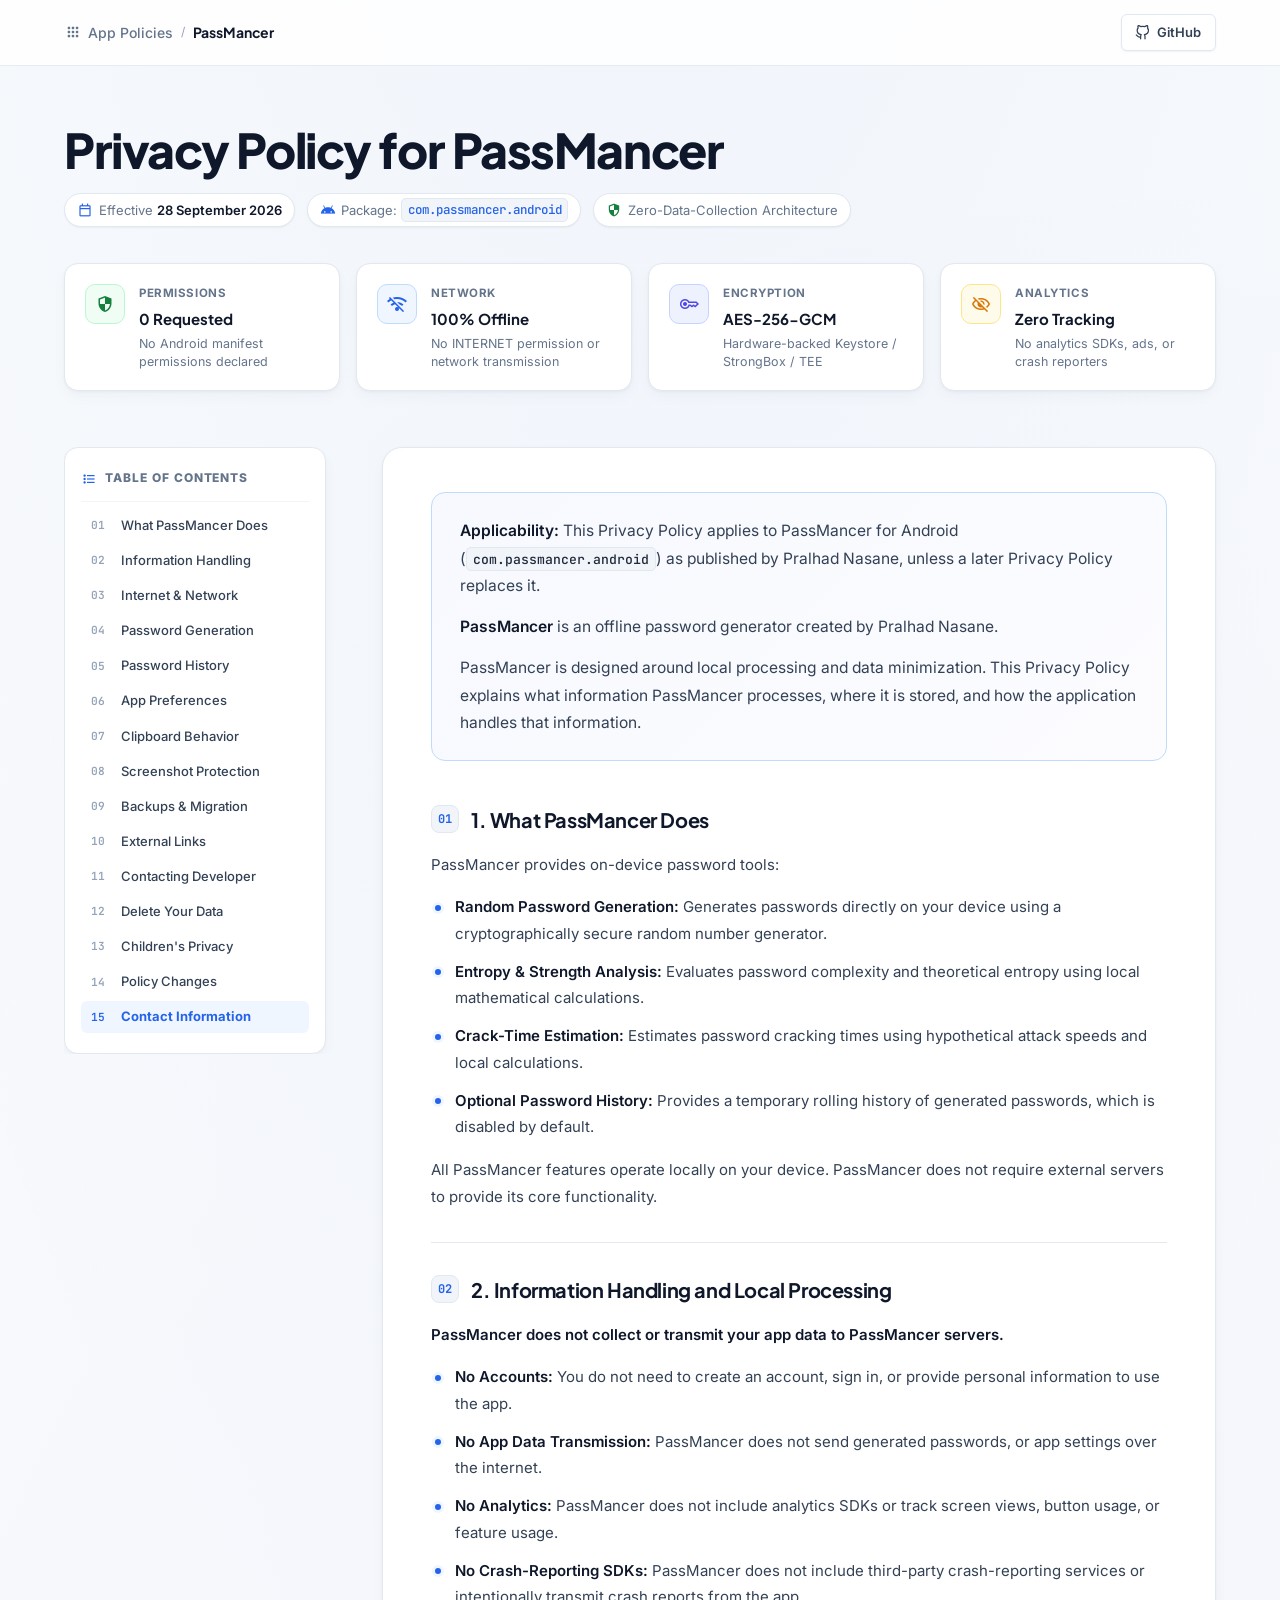
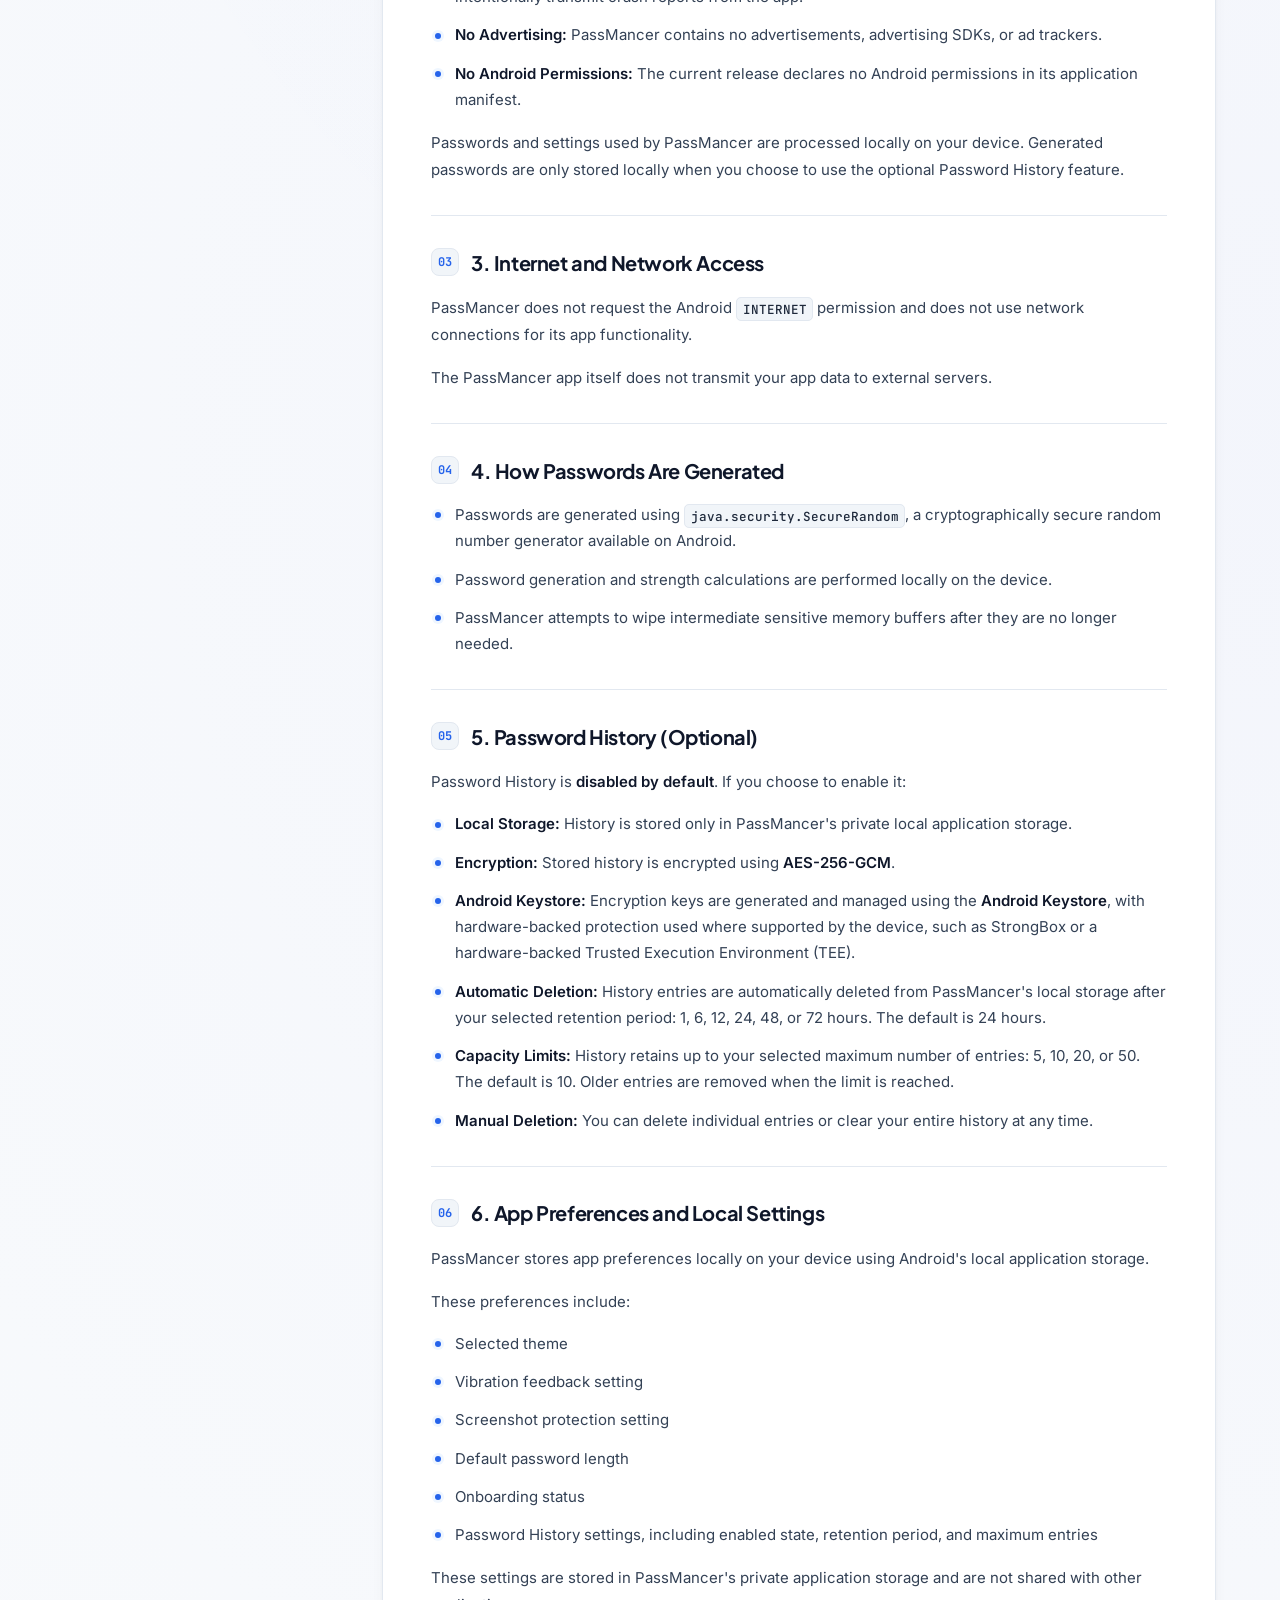
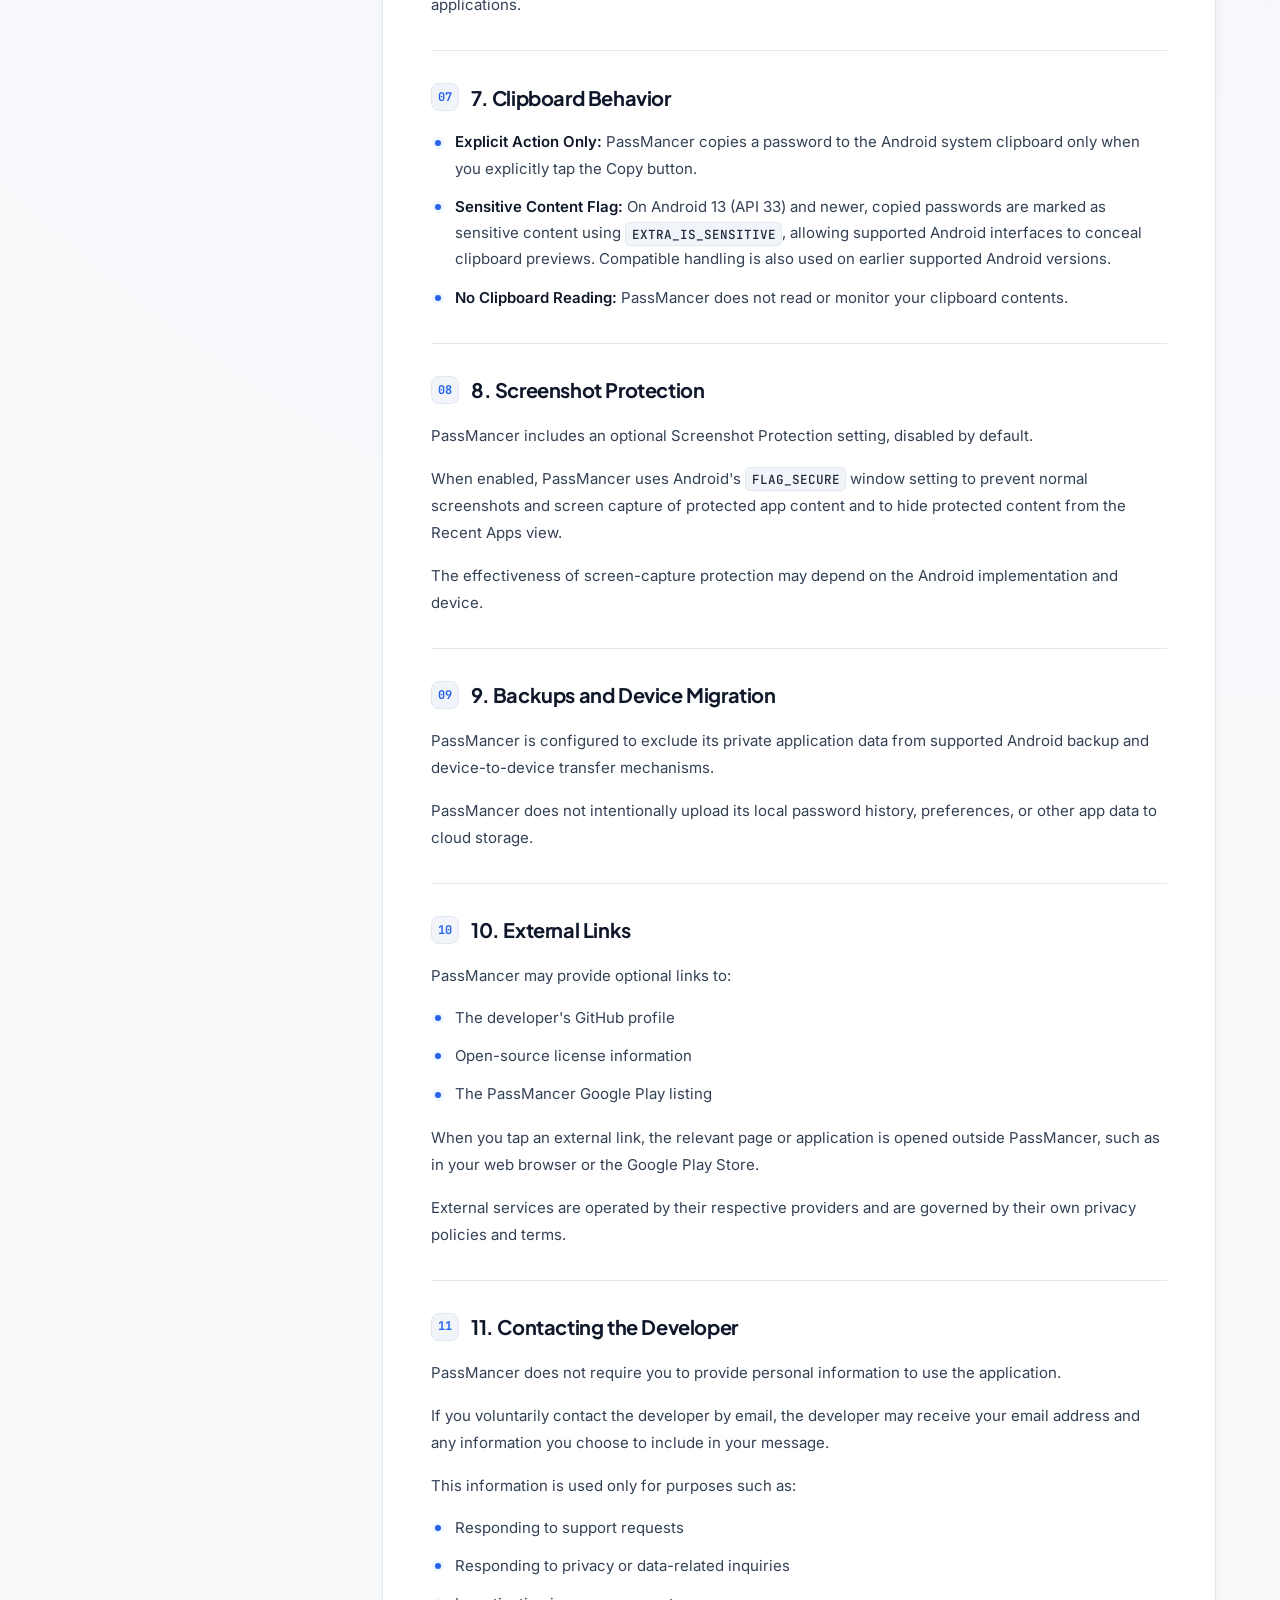
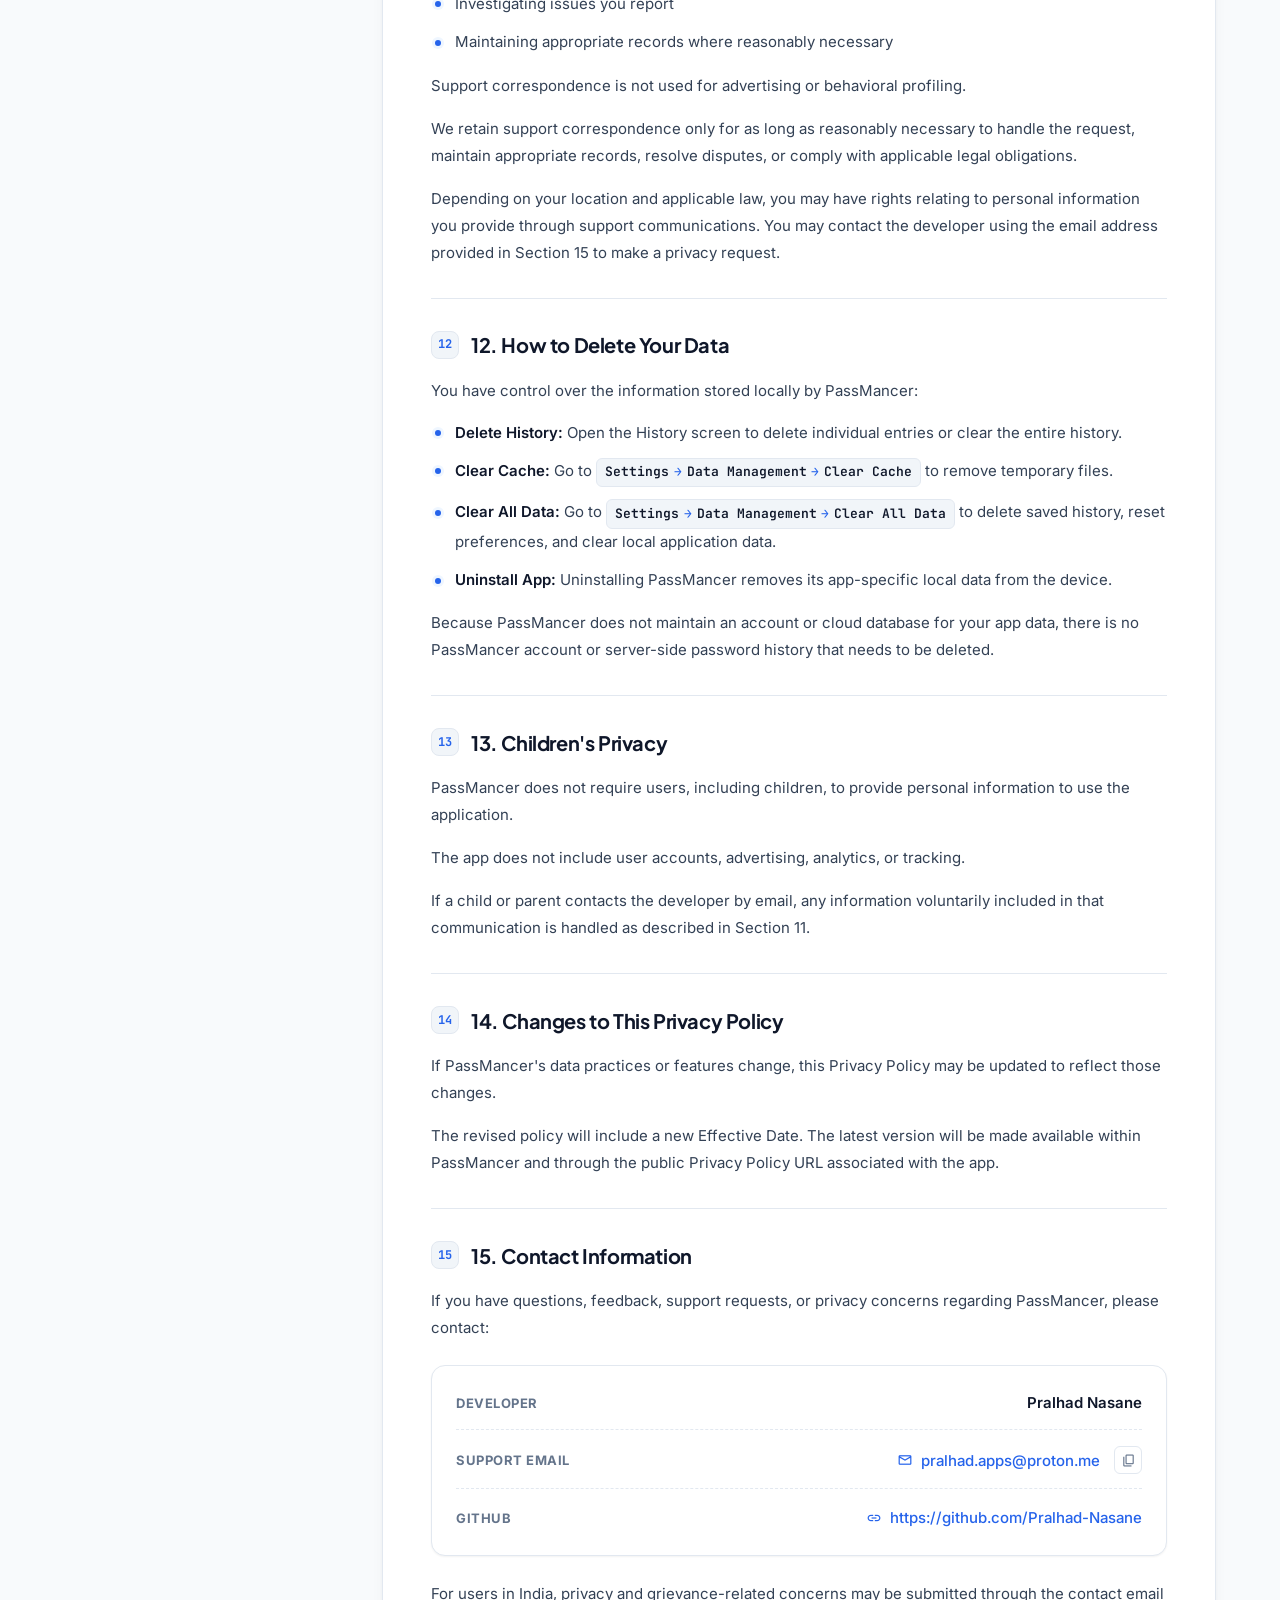
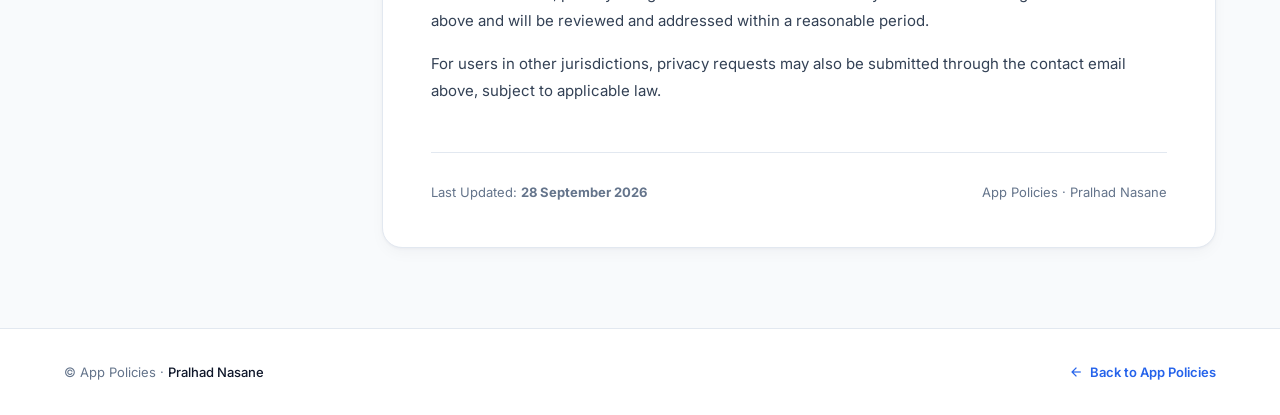
==== commit c717702f: "minor changes" ====
--- a/passmancer/privacy-policy/index.html
+++ b/passmancer/privacy-policy/index.html
@@ -365,9 +365,14 @@
           </div>
           <div class="contact-item-row">
             <span class="contact-item-label">Support Email</span>
-            <span class="contact-item-val">
+            <span class="contact-item-val email-val-wrapper">
               <span class="material-symbols-outlined" style="font-size: 16px; color: var(--accent-primary);">mail</span>
-              <span>[update soon]</span>
+              <span class="protected-email-text" data-key="cHJhbGhhZC5hcHBzQHByb3Rvbi5tZQ==">
+                <span class="email-text">pralhad.apps [at] proton.me</span>
+              </span>
+              <button type="button" class="copy-email-btn" aria-label="Copy email address" title="Copy email address">
+                <span class="material-symbols-outlined copy-icon">content_copy</span>
+              </button>
             </span>
           </div>
           <div class="contact-item-row">
@@ -457,6 +462,44 @@
     });
 
     sections.forEach(section => observer.observe(section));
+
+    // Obfuscated Email 
+    document.querySelectorAll('.protected-email-text').forEach(el => {
+      const encoded = el.getAttribute('data-key');
+      if (encoded) {
+        try {
+          const decoded = atob(encoded);
+          const textSpan = el.querySelector('.email-text') || el;
+          textSpan.textContent = decoded;
+
+          const wrapper = el.closest('.email-val-wrapper');
+          if (wrapper) {
+            const copyBtn = wrapper.querySelector('.copy-email-btn');
+            if (copyBtn) {
+              copyBtn.addEventListener('click', async (e) => {
+                e.preventDefault();
+                try {
+                  await navigator.clipboard.writeText(decoded);
+                  const icon = copyBtn.querySelector('.copy-icon');
+                  if (icon) {
+                    icon.textContent = 'check';
+                    copyBtn.classList.add('copied');
+                    setTimeout(() => {
+                      icon.textContent = 'content_copy';
+                      copyBtn.classList.remove('copied');
+                    }, 2000);
+                  }
+                } catch (err) {
+                  prompt('Contact email:', decoded);
+                }
+              });
+            }
+          }
+        } catch (e) {
+          console.error('Failed to decode email', e);
+        }
+      }
+    });
   </script>
 
 </body>
--- a/passmancer/privacy-policy/styles.css
+++ b/passmancer/privacy-policy/styles.css
@@ -1,13 +1,9 @@
-/* ==========================================================================
-   PassMancer Privacy Policy — Ultra-Modern & Professional Design System
-   ========================================================================== */
-
 :root {
   --font-display: 'Plus Jakarta Sans', -apple-system, BlinkMacSystemFont, 'Segoe UI', sans-serif;
   --font-body: 'Inter', -apple-system, BlinkMacSystemFont, 'Segoe UI', sans-serif;
   --font-mono: 'JetBrains Mono', ui-monospace, SFMono-Regular, Menlo, Monaco, Consolas, monospace;
 
-  /* Color Palette — Refined Neutral Slate with Indigo/Sapphire Accent */
+  /* Color Palette */
   --ink-primary: #0f172a;
   --ink-secondary: #334155;
   --ink-muted: #64748b;
@@ -654,6 +650,98 @@
   margin-top: 0.15rem;
 }
 
+/* Contact Information Card */
+.contact-grid-card {
+  background: var(--bg-subtle);
+  border: 1px solid var(--border-light);
+  border-radius: var(--radius-md);
+  padding: 1.25rem 1.5rem;
+  margin: 1.25rem 0 1.5rem;
+  display: flex;
+  flex-direction: column;
+  gap: 0.85rem;
+}
+
+.contact-item-row {
+  display: flex;
+  align-items: center;
+  justify-content: space-between;
+  gap: 1rem;
+  font-size: 0.9rem;
+}
+
+.contact-item-row:not(:last-child) {
+  border-bottom: 1px dashed var(--border-light);
+  padding-bottom: 0.85rem;
+}
+
+.contact-item-label {
+  font-weight: 600;
+  color: var(--ink-secondary);
+  font-size: 0.825rem;
+  text-transform: uppercase;
+  letter-spacing: 0.04em;
+}
+
+.contact-item-val {
+  display: inline-flex;
+  align-items: center;
+  gap: 0.45rem;
+  color: var(--ink-primary);
+  font-weight: 500;
+}
+
+.contact-item-val a {
+  color: var(--accent-primary);
+  text-decoration: none;
+  font-weight: 500;
+  transition: color 0.15s ease;
+}
+
+.contact-item-val a:hover {
+  color: var(--accent-hover);
+  text-decoration: underline;
+}
+
+.protected-email-text {
+  color: var(--accent-primary);
+  font-weight: 500;
+  text-decoration: none;
+}
+
+.copy-email-btn {
+  display: inline-flex;
+  align-items: center;
+  justify-content: center;
+  background: transparent;
+  border: 1px solid var(--border-light);
+  border-radius: var(--radius-sm);
+  width: 28px;
+  height: 28px;
+  cursor: pointer;
+  color: var(--ink-muted);
+  transition: all 0.15s var(--ease-quick);
+  padding: 0;
+  margin-left: 0.35rem;
+}
+
+.copy-email-btn:hover {
+  background: var(--bg-surface);
+  color: var(--ink-primary);
+  border-color: var(--border-hover);
+  box-shadow: var(--shadow-sm);
+}
+
+.copy-email-btn.copied {
+  color: var(--success-text);
+  border-color: var(--success-border);
+  background: var(--success-bg);
+}
+
+.copy-email-btn .material-symbols-outlined {
+  font-size: 15px;
+}
+
 /* Navigation step path chips in Section 12 */
 .nav-path {
   display: inline-flex;
